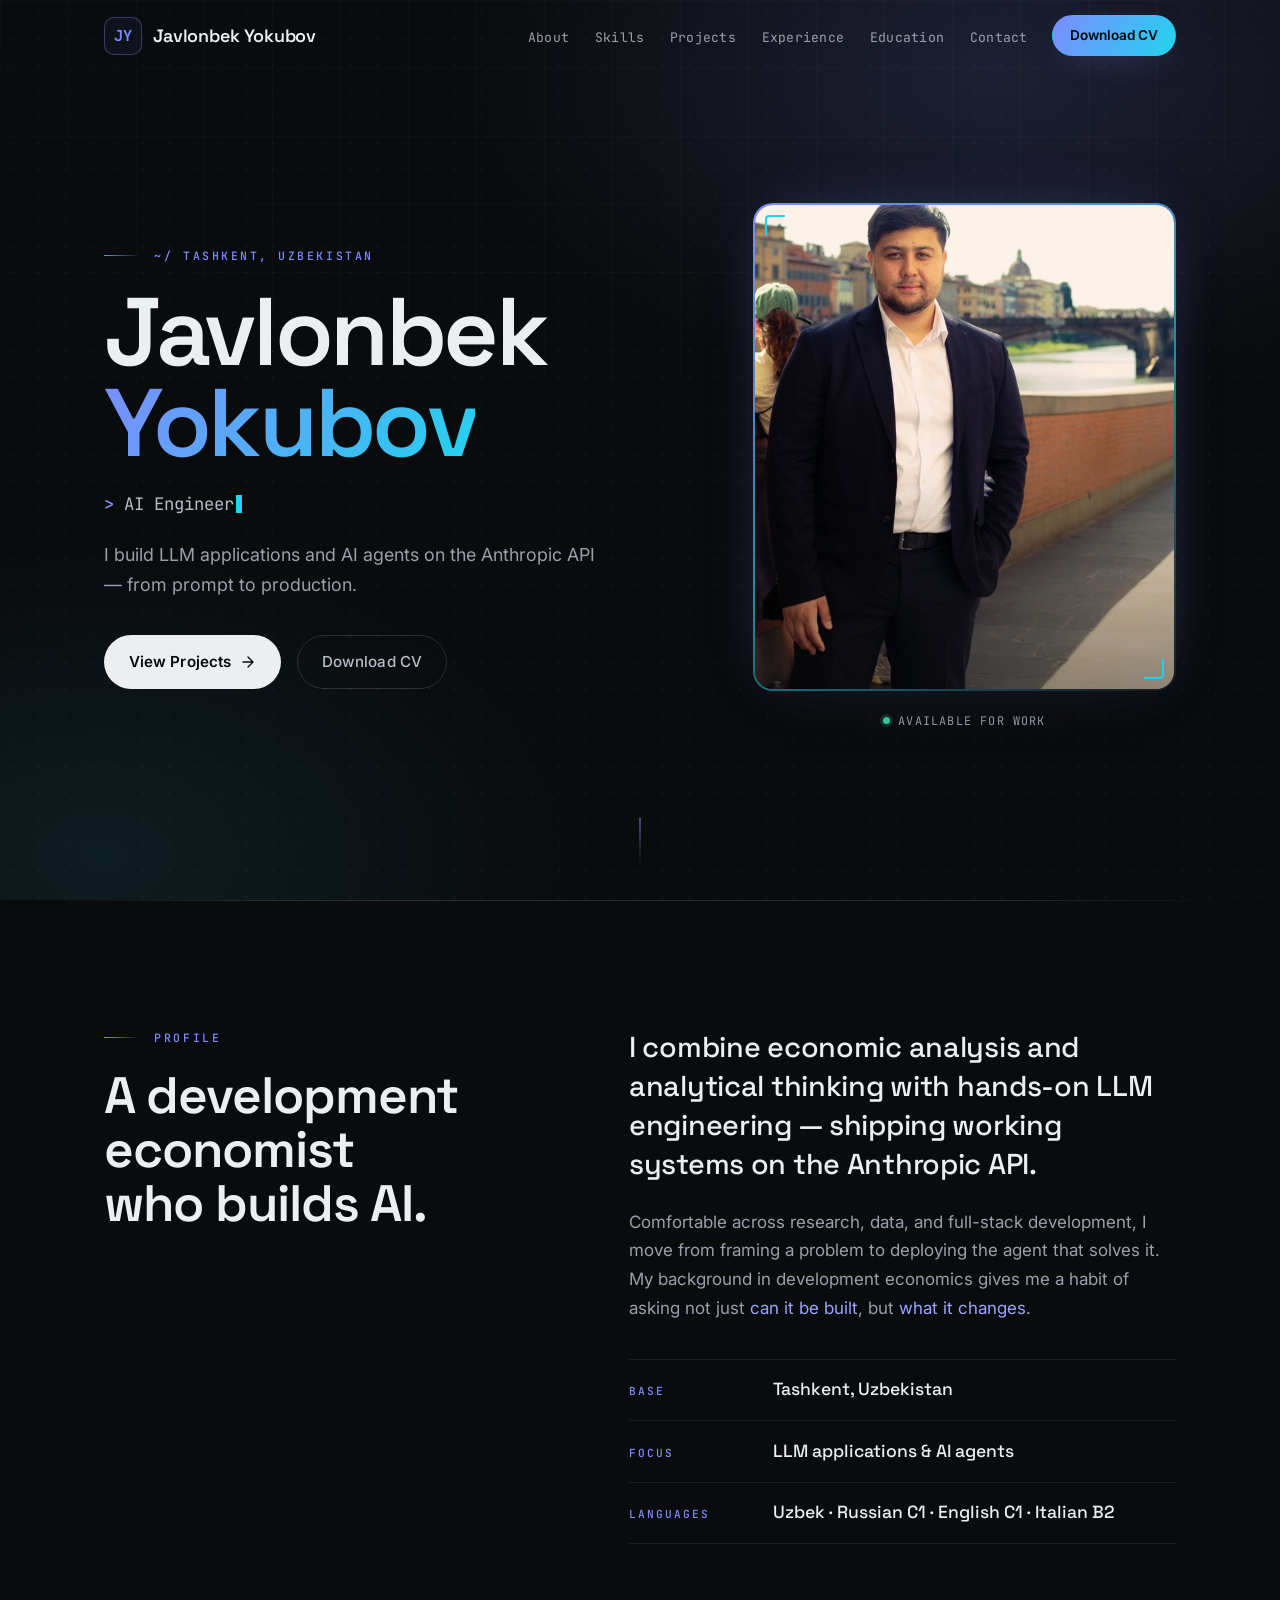
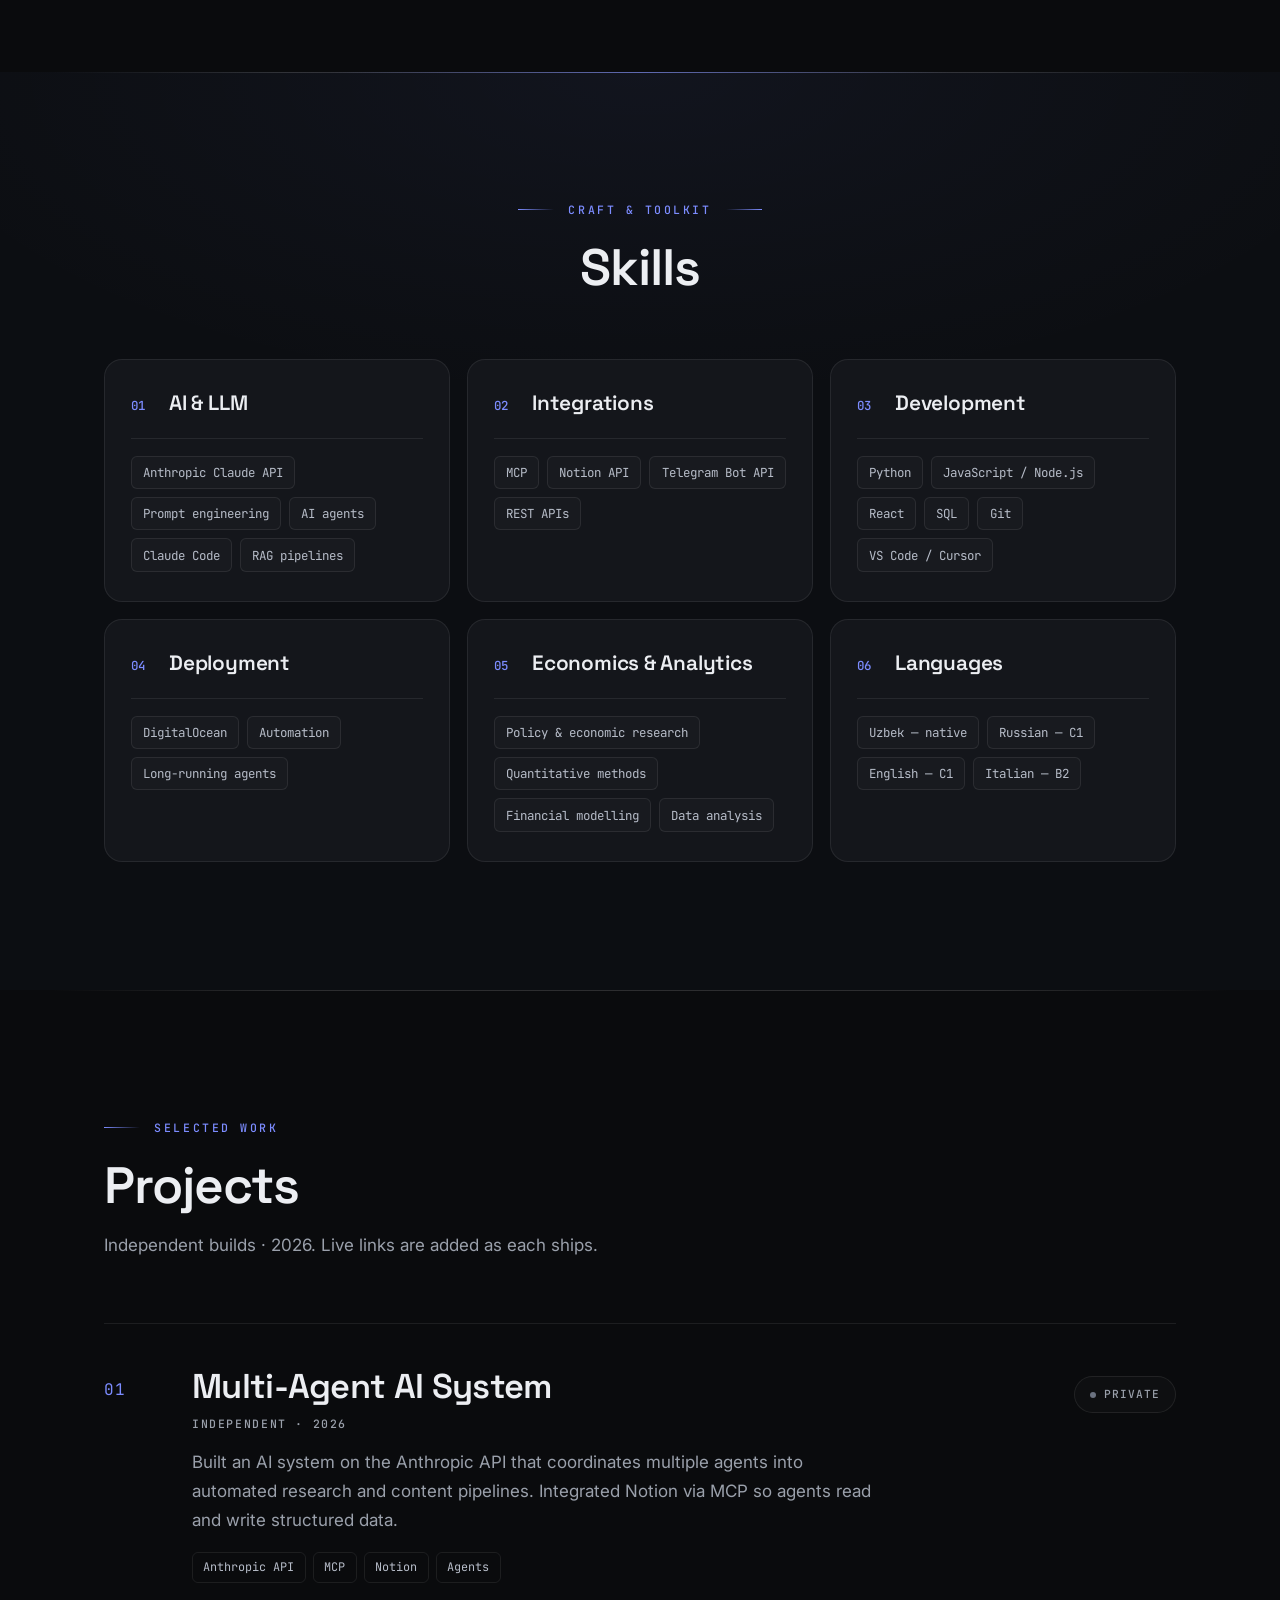
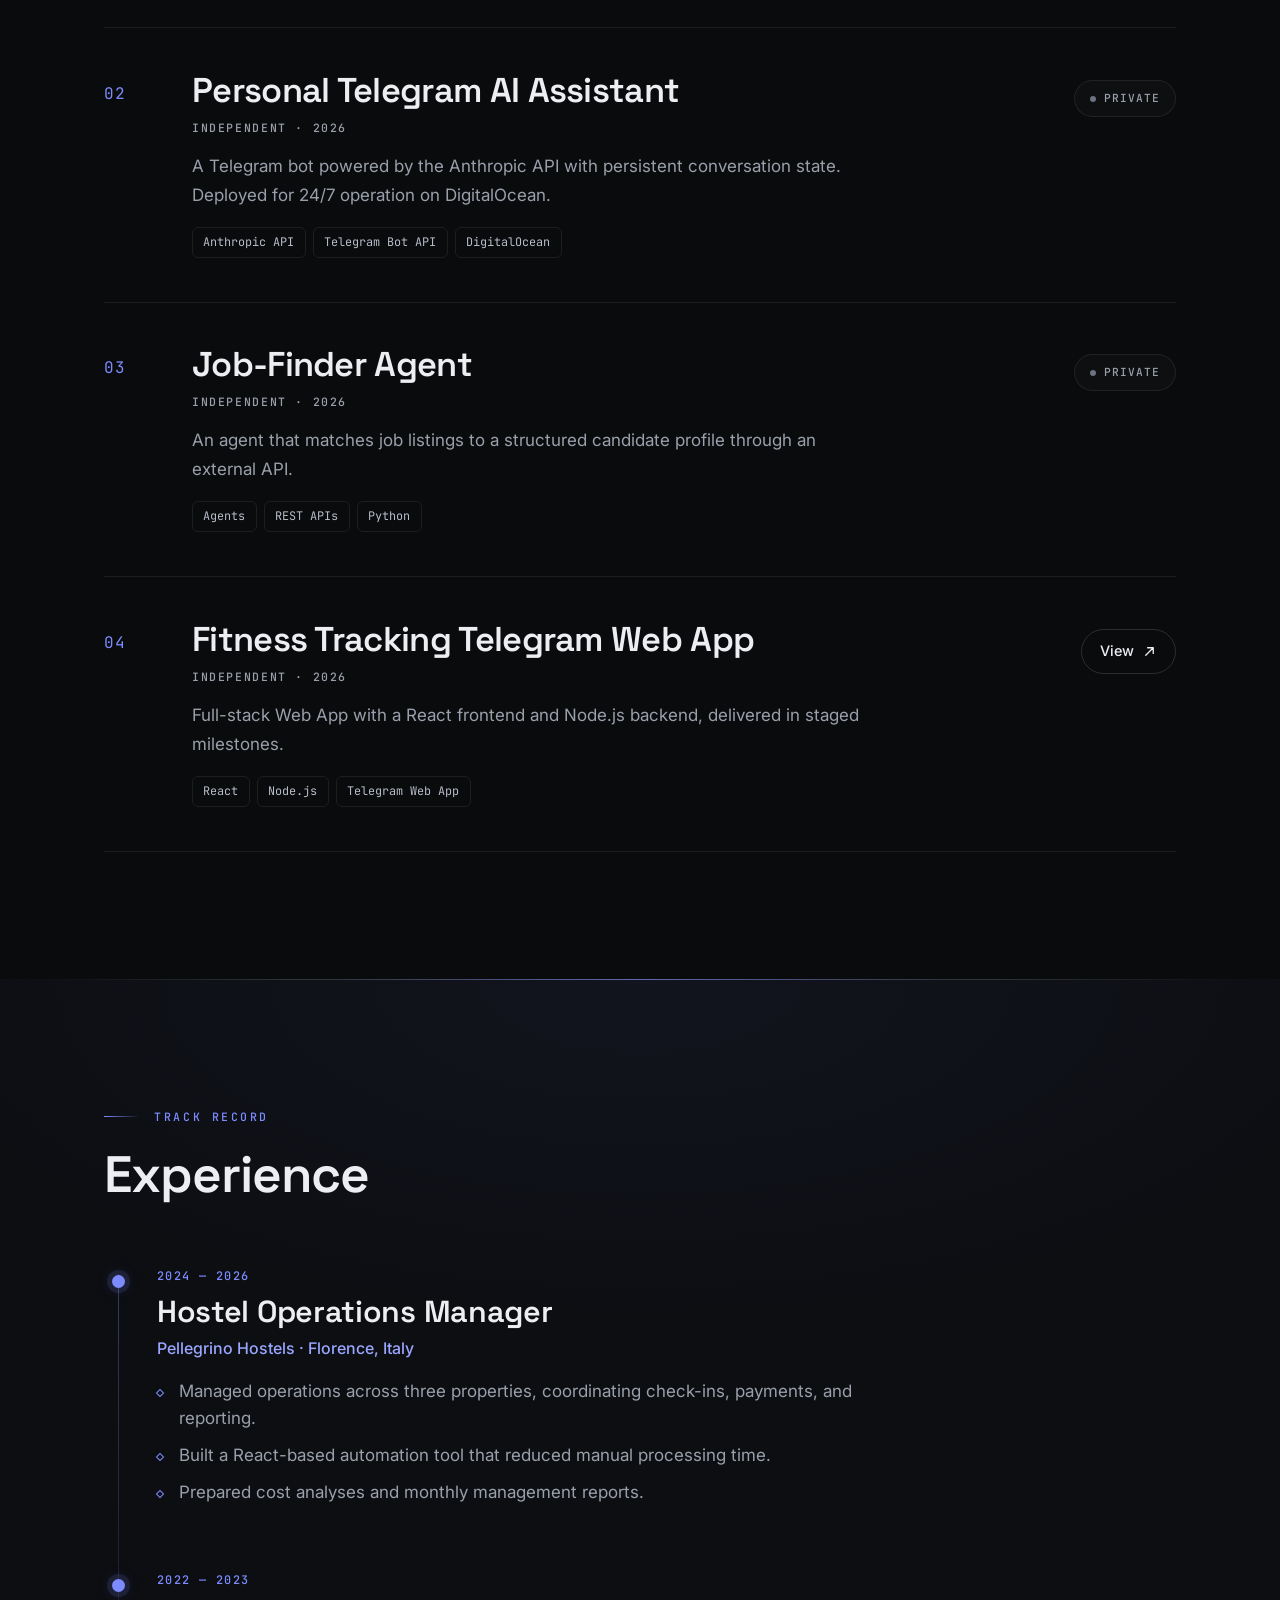
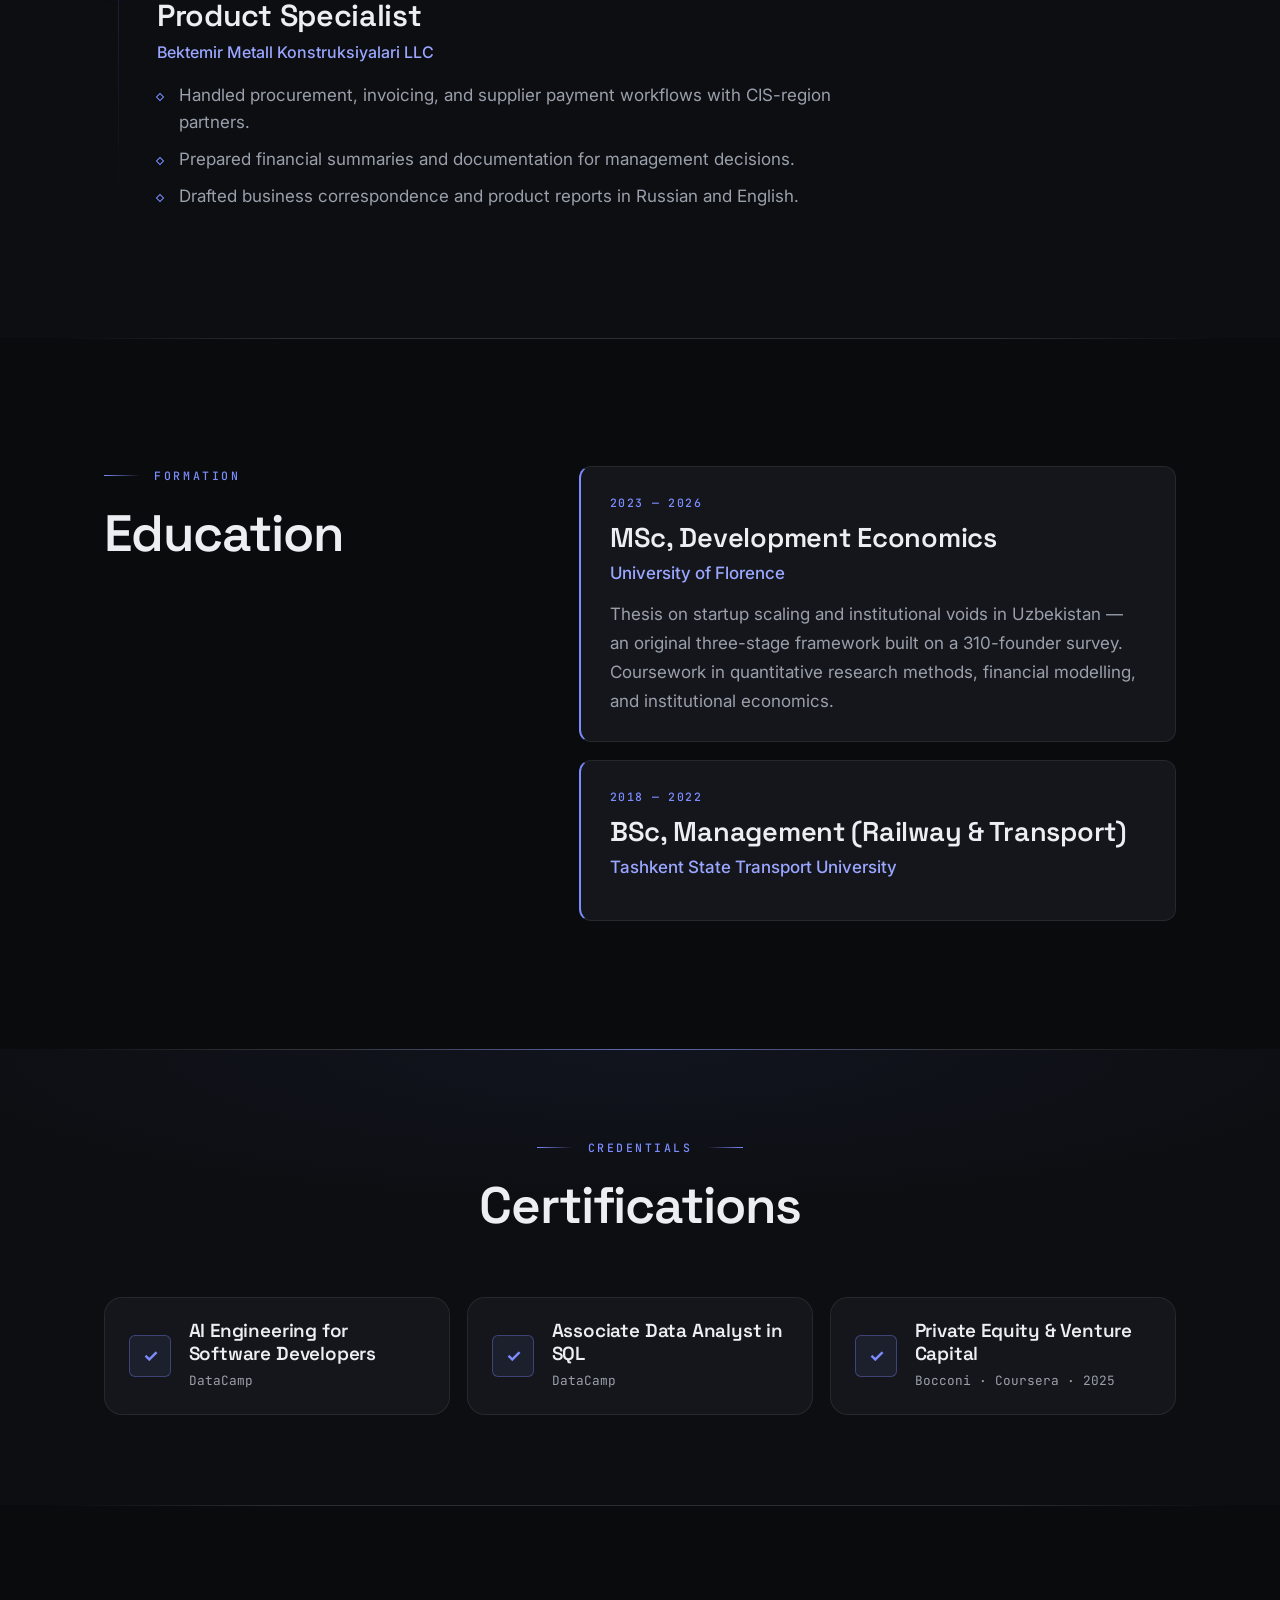
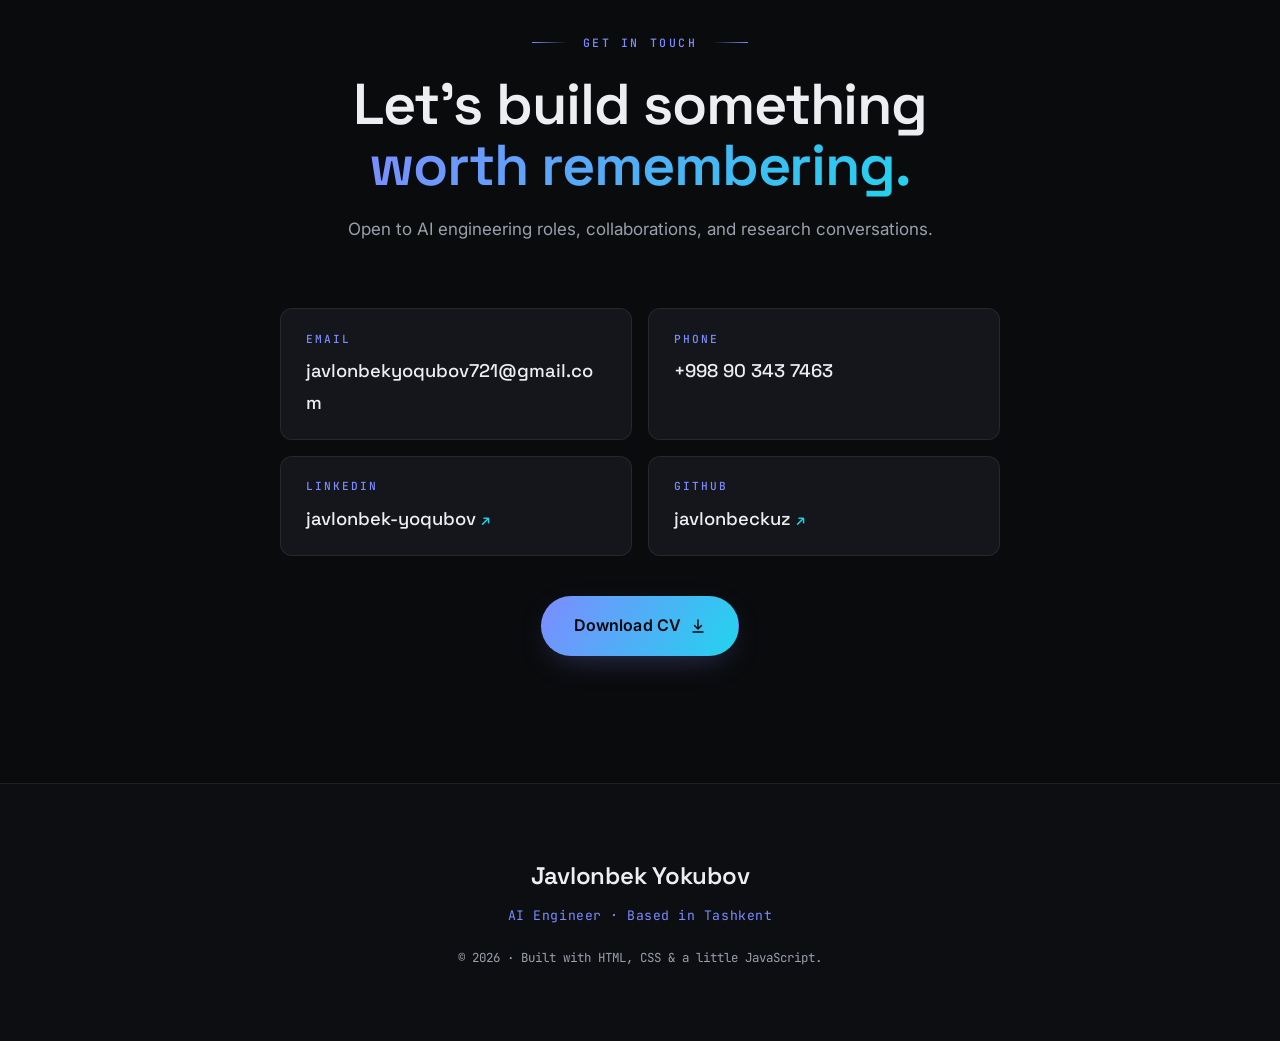
==== index.html @ adc8ad8c "Initial commit: Javlonbek Yokubov portfolio site Dark AI-tech personal portfolio (vanilla HTML/CSS/J" ====
<!DOCTYPE html>
<html lang="en">
<head>
<meta charset="UTF-8" />
<meta name="viewport" content="width=device-width, initial-scale=1.0" />
<title>Javlonbek Yokubov — AI Engineer & Development Economist</title>
<meta name="description" content="Javlonbek Yokubov — AI Engineer and LLM Application Developer. I build LLM applications and AI agents on the Anthropic API, from prompt to production." />
<meta name="author" content="Javlonbek Yokubov" />
<meta name="theme-color" content="#0a0b0d" />

<!-- Open Graph -->
<meta property="og:type" content="website" />
<meta property="og:title" content="Javlonbek Yokubov — AI Engineer & LLM Application Developer" />
<meta property="og:description" content="I build LLM applications and AI agents on the Anthropic API — from prompt to production." />

<!-- Google Fonts with system-serif/sans fallback baked into CSS -->
<link rel="preconnect" href="https://fonts.googleapis.com" />
<link rel="preconnect" href="https://fonts.gstatic.com" crossorigin />
<link href="https://fonts.googleapis.com/css2?family=Space+Grotesk:wght@400;500;600;700&family=Inter:wght@400;500;600&family=JetBrains+Mono:wght@400;500&display=swap" rel="stylesheet" />

<link rel="stylesheet" href="styles.css" />
<link rel="icon" href="data:image/svg+xml,%3Csvg xmlns='http://www.w3.org/2000/svg' viewBox='0 0 32 32'%3E%3Crect width='32' height='32' rx='7' fill='%230a0b0d'/%3E%3Crect x='1.5' y='1.5' width='29' height='29' rx='6' fill='none' stroke='%237c8cff' stroke-opacity='0.5'/%3E%3Ctext x='16' y='22' font-family='monospace' font-weight='700' font-size='16' fill='%237c8cff' text-anchor='middle'%3EJY%3C/text%3E%3C/svg%3E" />
</head>
<body>

<a class="skip-link" href="#main">Skip to content</a>

<!-- ================= HEADER / NAV ================= -->
<header class="site-header" id="siteHeader">
  <div class="wrap header-inner">
    <a href="#hero" class="brand" aria-label="Javlonbek Yokubov — home">
      <span class="brand-mark" aria-hidden="true">JY</span>
      <span class="brand-name">Javlonbek&nbsp;Yokubov</span>
    </a>

    <nav class="nav" aria-label="Primary">
      <ul>
        <li><a href="#about">About</a></li>
        <li><a href="#skills">Skills</a></li>
        <li><a href="#projects">Projects</a></li>
        <li><a href="#experience">Experience</a></li>
        <li><a href="#education">Education</a></li>
        <li><a href="#contact">Contact</a></li>
      </ul>
    </nav>

    <a class="btn btn-gold btn-sm nav-cv" href="assets/Javlonbek-Yokubov-CV.pdf" download>
      <span>Download CV</span>
    </a>

    <button class="nav-toggle" id="navToggle" aria-label="Open menu" aria-expanded="false" aria-controls="mobileNav">
      <span></span><span></span><span></span>
    </button>
  </div>

  <!-- mobile nav drawer -->
  <div class="mobile-nav" id="mobileNav" hidden>
    <nav aria-label="Mobile">
      <ul>
        <li><a href="#about">About</a></li>
        <li><a href="#skills">Skills</a></li>
        <li><a href="#projects">Projects</a></li>
        <li><a href="#experience">Experience</a></li>
        <li><a href="#education">Education</a></li>
        <li><a href="#certifications">Certifications</a></li>
        <li><a href="#contact">Contact</a></li>
      </ul>
      <a class="btn btn-gold" href="assets/Javlonbek-Yokubov-CV.pdf" download>Download CV</a>
    </nav>
  </div>
</header>

<main id="main">

  <!-- ================= HERO ================= -->
  <section class="hero" id="hero">
    <div class="hero-texture" aria-hidden="true"></div>
    <div class="wrap hero-grid">

      <div class="hero-copy reveal">
        <p class="eyebrow"><span class="eyebrow-rule" aria-hidden="true"></span>~/ Tashkent, Uzbekistan</p>
        <h1 class="hero-name">Javlonbek<br /><span class="hero-name-accent">Yokubov</span></h1>
        <p class="hero-roles" id="heroRoles" data-roles="AI Engineer,LLM Application Developer,Development Economist"><span class="hero-roles-prompt" aria-hidden="true">&gt;</span> <span class="hero-roles-text">AI Engineer <span class="dot" aria-hidden="true">·</span> LLM Application Developer <span class="dot" aria-hidden="true">·</span> Development Economist</span></p>
        <p class="hero-sub">I build LLM applications and AI agents on the Anthropic API — from prompt to production.</p>

        <div class="hero-cta">
          <a class="btn btn-ink" href="#projects">
            <span>View Projects</span>
            <svg width="16" height="16" viewBox="0 0 16 16" aria-hidden="true"><path d="M3 8h9M8 3l5 5-5 5" fill="none" stroke="currentColor" stroke-width="1.4" stroke-linecap="round" stroke-linejoin="round"/></svg>
          </a>
          <a class="btn btn-outline" href="assets/Javlonbek-Yokubov-CV.pdf" download>
            <span>Download CV</span>
          </a>
        </div>
      </div>

      <figure class="hero-portrait reveal" data-parallax="0.06">
        <div class="portrait-frame">
          <div class="portrait-arch">
            <img
              id="heroPhoto"
              src="assets/javlonbek-florence.jpg"
              alt="Portrait of Javlonbek Yokubov"
              width="520" height="680" loading="eager" />
            <span class="portrait-corner portrait-corner-tl" aria-hidden="true"></span>
            <span class="portrait-corner portrait-corner-br" aria-hidden="true"></span>
          </div>
        </div>
        <figcaption class="portrait-caption"><span class="status-dot" aria-hidden="true"></span>available for work</figcaption>
      </figure>

    </div>

    <a class="scroll-cue" href="#about" aria-label="Scroll to about">
      <span class="scroll-cue-line" aria-hidden="true"></span>
    </a>
  </section>

  <!-- ================= ABOUT ================= -->
  <section class="section section-ivory" id="about">
    <div class="wrap about-grid">
      <div class="section-head reveal">
        <p class="eyebrow"><span class="eyebrow-rule" aria-hidden="true"></span>Profile</p>
        <h2 class="section-title">A development economist<br />who builds AI.</h2>
      </div>
      <div class="about-body reveal">
        <p class="lead">I combine economic analysis and analytical thinking with hands-on LLM engineering — shipping working systems on the Anthropic API.</p>
        <p>Comfortable across research, data, and full-stack development, I move from framing a problem to deploying the agent that solves it. My background in development economics gives me a habit of asking not just <em>can it be built</em>, but <em>what it changes</em>.</p>
        <ul class="about-facts">
          <li><span class="fact-k">Base</span><span class="fact-v">Tashkent, Uzbekistan</span></li>
          <li><span class="fact-k">Focus</span><span class="fact-v">LLM applications & AI agents</span></li>
          <li><span class="fact-k">Languages</span><span class="fact-v">Uzbek · Russian C1 · English C1 · Italian B2</span></li>
        </ul>
      </div>
    </div>
  </section>

  <!-- ================= SKILLS ================= -->
  <section class="section section-ink" id="skills">
    <div class="wrap">
      <div class="section-head center reveal">
        <p class="eyebrow eyebrow-center"><span class="eyebrow-rule" aria-hidden="true"></span>Craft & Toolkit<span class="eyebrow-rule" aria-hidden="true"></span></p>
        <h2 class="section-title">Skills</h2>
      </div>

      <div class="skills-grid">
        <article class="skill-card reveal">
          <h3 class="skill-title"><span class="skill-num">01</span>AI &amp; LLM</h3>
          <ul class="tag-list">
            <li>Anthropic Claude API</li><li>Prompt engineering</li><li>AI agents</li><li>Claude Code</li><li>RAG pipelines</li>
          </ul>
        </article>

        <article class="skill-card reveal">
          <h3 class="skill-title"><span class="skill-num">02</span>Integrations</h3>
          <ul class="tag-list">
            <li>MCP</li><li>Notion API</li><li>Telegram Bot API</li><li>REST APIs</li>
          </ul>
        </article>

        <article class="skill-card reveal">
          <h3 class="skill-title"><span class="skill-num">03</span>Development</h3>
          <ul class="tag-list">
            <li>Python</li><li>JavaScript / Node.js</li><li>React</li><li>SQL</li><li>Git</li><li>VS Code / Cursor</li>
          </ul>
        </article>

        <article class="skill-card reveal">
          <h3 class="skill-title"><span class="skill-num">04</span>Deployment</h3>
          <ul class="tag-list">
            <li>DigitalOcean</li><li>Automation</li><li>Long-running agents</li>
          </ul>
        </article>

        <article class="skill-card reveal">
          <h3 class="skill-title"><span class="skill-num">05</span>Economics &amp; Analytics</h3>
          <ul class="tag-list">
            <li>Policy &amp; economic research</li><li>Quantitative methods</li><li>Financial modelling</li><li>Data analysis</li>
          </ul>
        </article>

        <article class="skill-card reveal">
          <h3 class="skill-title"><span class="skill-num">06</span>Languages</h3>
          <ul class="tag-list">
            <li>Uzbek — native</li><li>Russian — C1</li><li>English — C1</li><li>Italian — B2</li>
          </ul>
        </article>
      </div>
    </div>
  </section>

  <!-- ================= PROJECTS ================= -->
  <section class="section section-ivory" id="projects">
    <div class="wrap">
      <div class="section-head reveal">
        <p class="eyebrow"><span class="eyebrow-rule" aria-hidden="true"></span>Selected Work</p>
        <h2 class="section-title">Projects</h2>
        <p class="section-note">Independent builds · 2026. Live links are added as each ships.</p>
      </div>

      <ol class="projects-list">
        <li class="project-card reveal">
          <div class="project-index" aria-hidden="true">01</div>
          <div class="project-main">
            <h3 class="project-title">Multi-Agent AI System</h3>
            <p class="project-meta">Independent · 2026</p>
            <p class="project-desc">Built an AI system on the Anthropic API that coordinates multiple agents into automated research and content pipelines. Integrated Notion via MCP so agents read and write structured data.</p>
            <ul class="project-stack"><li>Anthropic API</li><li>MCP</li><li>Notion</li><li>Agents</li></ul>
          </div>
          <div class="project-actions">
            <span class="project-tag" aria-label="Private repository">Private</span>
          </div>
        </li>

        <li class="project-card reveal">
          <div class="project-index" aria-hidden="true">02</div>
          <div class="project-main">
            <h3 class="project-title">Personal Telegram AI Assistant</h3>
            <p class="project-meta">Independent · 2026</p>
            <p class="project-desc">A Telegram bot powered by the Anthropic API with persistent conversation state. Deployed for 24/7 operation on DigitalOcean.</p>
            <ul class="project-stack"><li>Anthropic API</li><li>Telegram Bot API</li><li>DigitalOcean</li></ul>
          </div>
          <div class="project-actions">
            <span class="project-tag" aria-label="Private repository">Private</span>
          </div>
        </li>

        <li class="project-card reveal">
          <div class="project-index" aria-hidden="true">03</div>
          <div class="project-main">
            <h3 class="project-title">Job-Finder Agent</h3>
            <p class="project-meta">Independent · 2026</p>
            <p class="project-desc">An agent that matches job listings to a structured candidate profile through an external API.</p>
            <ul class="project-stack"><li>Agents</li><li>REST APIs</li><li>Python</li></ul>
          </div>
          <div class="project-actions">
            <span class="project-tag" aria-label="Private repository">Private</span>
          </div>
        </li>

        <li class="project-card reveal">
          <div class="project-index" aria-hidden="true">04</div>
          <div class="project-main">
            <h3 class="project-title">Fitness Tracking Telegram Web App</h3>
            <p class="project-meta">Independent · 2026</p>
            <p class="project-desc">Full-stack Web App with a React frontend and Node.js backend, delivered in staged milestones.</p>
            <ul class="project-stack"><li>React</li><li>Node.js</li><li>Telegram Web App</li></ul>
          </div>
          <div class="project-actions">
            <a class="project-link" href="https://github.com/javlonbeckuz/fitness-mini-app-telegram" target="_blank" rel="noopener" data-link="repo" aria-label="Open Fitness Tracking Telegram Web App on GitHub">
              <span>View</span>
              <svg width="15" height="15" viewBox="0 0 16 16" aria-hidden="true"><path d="M4 12L12 4M6 4h6v6" fill="none" stroke="currentColor" stroke-width="1.4" stroke-linecap="round" stroke-linejoin="round"/></svg>
            </a>
          </div>
        </li>
      </ol>
    </div>
  </section>

  <!-- ================= EXPERIENCE ================= -->
  <section class="section section-ink" id="experience">
    <div class="wrap">
      <div class="section-head reveal">
        <p class="eyebrow"><span class="eyebrow-rule" aria-hidden="true"></span>Track Record</p>
        <h2 class="section-title">Experience</h2>
      </div>

      <ol class="timeline">
        <li class="tl-item reveal">
          <div class="tl-marker" aria-hidden="true"></div>
          <div class="tl-body">
            <p class="tl-period">2024 — 2026</p>
            <h3 class="tl-role">Hostel Operations Manager</h3>
            <p class="tl-org">Pellegrino Hostels · Florence, Italy</p>
            <ul class="tl-points">
              <li>Managed operations across three properties, coordinating check-ins, payments, and reporting.</li>
              <li>Built a React-based automation tool that reduced manual processing time.</li>
              <li>Prepared cost analyses and monthly management reports.</li>
            </ul>
          </div>
        </li>

        <li class="tl-item reveal">
          <div class="tl-marker" aria-hidden="true"></div>
          <div class="tl-body">
            <p class="tl-period">2022 — 2023</p>
            <h3 class="tl-role">Product Specialist</h3>
            <p class="tl-org">Bektemir Metall Konstruksiyalari LLC</p>
            <ul class="tl-points">
              <li>Handled procurement, invoicing, and supplier payment workflows with CIS-region partners.</li>
              <li>Prepared financial summaries and documentation for management decisions.</li>
              <li>Drafted business correspondence and product reports in Russian and English.</li>
            </ul>
          </div>
        </li>
      </ol>
    </div>
  </section>

  <!-- ================= EDUCATION ================= -->
  <section class="section section-ivory" id="education">
    <div class="wrap edu-grid">
      <div class="section-head reveal">
        <p class="eyebrow"><span class="eyebrow-rule" aria-hidden="true"></span>Formation</p>
        <h2 class="section-title">Education</h2>
      </div>

      <div class="edu-list">
        <article class="edu-card reveal">
          <p class="edu-period">2023 — 2026</p>
          <h3 class="edu-degree">MSc, Development Economics</h3>
          <p class="edu-school">University of Florence</p>
          <p class="edu-desc">Thesis on startup scaling and institutional voids in Uzbekistan — an original three-stage framework built on a 310-founder survey. Coursework in quantitative research methods, financial modelling, and institutional economics.</p>
        </article>

        <article class="edu-card reveal">
          <p class="edu-period">2018 — 2022</p>
          <h3 class="edu-degree">BSc, Management (Railway &amp; Transport)</h3>
          <p class="edu-school">Tashkent State Transport University</p>
        </article>
      </div>
    </div>
  </section>

  <!-- ================= CERTIFICATIONS ================= -->
  <section class="section section-ink section-tight" id="certifications">
    <div class="wrap">
      <div class="section-head center reveal">
        <p class="eyebrow eyebrow-center"><span class="eyebrow-rule" aria-hidden="true"></span>Credentials<span class="eyebrow-rule" aria-hidden="true"></span></p>
        <h2 class="section-title">Certifications</h2>
      </div>

      <ul class="cert-list">
        <li class="cert-card reveal">
          <span class="cert-seal" aria-hidden="true"></span>
          <div>
            <h3 class="cert-name">AI Engineering for Software Developers</h3>
            <p class="cert-issuer">DataCamp</p>
          </div>
        </li>
        <li class="cert-card reveal">
          <span class="cert-seal" aria-hidden="true"></span>
          <div>
            <h3 class="cert-name">Associate Data Analyst in SQL</h3>
            <p class="cert-issuer">DataCamp</p>
          </div>
        </li>
        <li class="cert-card reveal">
          <span class="cert-seal" aria-hidden="true"></span>
          <div>
            <h3 class="cert-name">Private Equity &amp; Venture Capital</h3>
            <p class="cert-issuer">Bocconi · Coursera · 2025</p>
          </div>
        </li>
      </ul>
    </div>
  </section>

  <!-- ================= CONTACT ================= -->
  <section class="section section-ivory" id="contact">
    <div class="wrap contact-inner">
      <div class="section-head center reveal">
        <p class="eyebrow eyebrow-center"><span class="eyebrow-rule" aria-hidden="true"></span>Get in touch<span class="eyebrow-rule" aria-hidden="true"></span></p>
        <h2 class="section-title contact-title">Let's build something<br /><span class="contact-title-em">worth remembering.</span></h2>
        <p class="section-note contact-note">Open to AI engineering roles, collaborations, and research conversations.</p>
      </div>

      <div class="contact-cards reveal">
        <a class="contact-card" href="mailto:javlonbekyoqubov721@gmail.com">
          <span class="contact-label">Email</span>
          <span class="contact-value">javlonbekyoqubov721@gmail.com</span>
        </a>
        <a class="contact-card" href="tel:+998903437463">
          <span class="contact-label">Phone</span>
          <span class="contact-value">+998 90 343 7463</span>
        </a>
        <a class="contact-card" href="https://www.linkedin.com/in/javlonbek-yoqubov-117767235" target="_blank" rel="noopener">
          <span class="contact-label">LinkedIn</span>
          <span class="contact-value">javlonbek-yoqubov <span class="contact-arrow" aria-hidden="true">↗</span></span>
        </a>
        <a class="contact-card" href="https://github.com/javlonbeckuz" data-link="github" target="_blank" rel="noopener">
          <span class="contact-label">GitHub</span>
          <span class="contact-value">javlonbeckuz <span class="contact-arrow" aria-hidden="true">↗</span></span>
        </a>
      </div>

      <div class="contact-cta reveal">
        <a class="btn btn-gold btn-lg" href="assets/Javlonbek-Yokubov-CV.pdf" download>
          <span>Download CV</span>
          <svg width="16" height="16" viewBox="0 0 16 16" aria-hidden="true"><path d="M8 2v9m0 0L4.5 7.5M8 11l3.5-3.5M3 14h10" fill="none" stroke="currentColor" stroke-width="1.4" stroke-linecap="round" stroke-linejoin="round"/></svg>
        </a>
      </div>
    </div>
  </section>

</main>

<!-- ================= FOOTER ================= -->
<footer class="site-footer">
  <div class="wrap footer-inner">
    <p class="footer-name">Javlonbek Yokubov</p>
    <p class="footer-tag">AI Engineer · Based in Tashkent</p>
    <p class="footer-legal">© <span id="year">2026</span> · Built with HTML, CSS &amp; a little JavaScript.</p>
  </div>
</footer>

<script src="script.js" defer></script>
</body>
</html>
---- styles.css ----
/* =========================================================
   Javlonbek Yokubov — Portfolio
   v2 — Dark AI-tech / dev-console aesthetic
   ========================================================= */

/* ---------- Tokens ---------- */
:root {
  /* canvas & surfaces */
  --bg:        #0a0b0d;
  --bg-2:      #0c0e12;
  --surface:   #14161b;
  --surface-2: #181b22;
  --surface-3: #1e222b;

  /* hairlines */
  --line:        rgba(255,255,255,.08);
  --line-strong: rgba(255,255,255,.14);
  --line-accent: rgba(124,140,255,.35);

  /* text */
  --text:       #eceef2;
  --text-soft:  #b6bcc8;
  --text-mute:  #9aa0ab;
  --text-faint: #6b7280;

  /* accent — indigo → cyan */
  --accent:        #7c8cff;
  --accent-bright: #9aa6ff;
  --cyan:          #22d3ee;
  --accent-glow:   rgba(124,140,255,.45);
  --grad:          linear-gradient(120deg, #7c8cff, #22d3ee);

  /* fonts */
  --display: "Space Grotesk", "Inter", system-ui, sans-serif;
  --sans:    "Inter", system-ui, -apple-system, "Segoe UI", Roboto, sans-serif;
  --mono:    "JetBrains Mono", ui-monospace, "SFMono-Regular", Menlo, Consolas, monospace;

  /* radii */
  --r-sm: 6px;
  --r-md: 12px;
  --r-lg: 18px;
  --r-pill: 999px;

  /* shadows / glow */
  --shadow-card: 0 20px 50px -30px rgba(0,0,0,.85);
  --glow-accent: 0 0 0 1px var(--line-accent), 0 14px 44px -14px var(--accent-glow);

  /* layout */
  --wrap: 1200px;
  --gutter: clamp(1.25rem, 5vw, 4rem);
  --section-y: clamp(5rem, 10vw, 8.5rem);

  --ease: cubic-bezier(.2,.7,.2,1);
}

/* ---------- Reset ---------- */
*, *::before, *::after { box-sizing: border-box; }
* { margin: 0; }
html { scroll-behavior: smooth; -webkit-text-size-adjust: 100%; }
@media (prefers-reduced-motion: reduce) { html { scroll-behavior: auto; } }

body {
  font-family: var(--sans);
  background: var(--bg);
  color: var(--text-soft);
  font-size: 1.0625rem;
  line-height: 1.7;
  -webkit-font-smoothing: antialiased;
  text-rendering: optimizeLegibility;
  overflow-x: hidden;

  /* faint dot-grid texture across the whole canvas */
  background-image:
    radial-gradient(circle at center, rgba(255,255,255,.035) 1px, transparent 1px);
  background-size: 26px 26px;
  background-attachment: fixed;
}

img { max-width: 100%; display: block; height: auto; }
a { color: inherit; text-decoration: none; }
ul, ol { list-style: none; padding: 0; }
::selection { background: rgba(124,140,255,.28); color: #fff; }

:focus-visible {
  outline: 2px solid var(--accent);
  outline-offset: 3px;
  border-radius: 4px;
}

.wrap { width: 100%; max-width: var(--wrap); margin-inline: auto; padding-inline: var(--gutter); }

.skip-link {
  position: absolute; left: -9999px; top: 0; z-index: 1000;
  background: var(--accent); color: #0a0b0d;
  padding: .75rem 1.25rem; border-radius: 0 0 var(--r-md) 0; font-weight: 600;
}
.skip-link:focus { left: 0; }

/* =========================================================
   Typography helpers
   ========================================================= */
.eyebrow {
  font-family: var(--mono);
  font-size: .72rem;
  font-weight: 500;
  letter-spacing: .22em;
  text-transform: uppercase;
  color: var(--accent);
  display: flex; align-items: center; gap: .9rem;
  margin-bottom: 1.35rem;
}
.eyebrow-rule {
  height: 1px; width: 2.25rem; flex: none;
  background: linear-gradient(90deg, var(--accent), transparent);
}
.eyebrow-center { justify-content: center; }
.eyebrow-center .eyebrow-rule:last-child { background: linear-gradient(90deg, transparent, var(--accent)); }

.section-title {
  font-family: var(--display);
  font-weight: 600;
  font-size: clamp(2rem, 4.4vw, 3.2rem);
  line-height: 1.05;
  letter-spacing: -0.02em;
  color: var(--text);
}

.section-note {
  margin-top: 1.1rem; color: var(--text-mute);
  font-size: 1.0625rem; max-width: 54ch;
}
.section-head.center { text-align: center; }
.section-head.center .section-note { margin-inline: auto; }

/* =========================================================
   Buttons
   ========================================================= */
.btn {
  --pad-y: .82rem; --pad-x: 1.5rem;
  display: inline-flex; align-items: center; gap: .55rem;
  font-family: var(--sans); font-weight: 500; font-size: .95rem;
  letter-spacing: .005em;
  padding: var(--pad-y) var(--pad-x);
  border-radius: var(--r-pill);
  border: 1px solid transparent;
  cursor: pointer;
  transition: transform .3s var(--ease), background .3s var(--ease),
              color .3s var(--ease), border-color .3s var(--ease), box-shadow .3s var(--ease);
  will-change: transform;
}
.btn svg { transition: transform .35s var(--ease); }
.btn-sm { --pad-y: .5rem; --pad-x: 1.05rem; font-size: .85rem; }
.btn-lg { --pad-y: .95rem; --pad-x: 2rem; font-size: 1rem; }

/* primary neutral (crisp) */
.btn-ink {
  background: var(--text); color: #0a0b0d; font-weight: 600;
}
.btn-ink:hover { transform: translateY(-2px); background: #fff; box-shadow: 0 12px 30px -14px rgba(255,255,255,.35); }
.btn-ink:hover svg { transform: translateX(3px); }

/* branded accent CTA */
.btn-gold {
  background: var(--grad); color: #06070a; font-weight: 600;
  box-shadow: 0 10px 34px -14px var(--accent-glow);
}
.btn-gold:hover { transform: translateY(-2px); box-shadow: 0 16px 44px -12px var(--accent-glow); filter: saturate(1.08) brightness(1.04); }

/* hairline outline */
.btn-outline {
  background: transparent; color: var(--text-soft);
  border-color: var(--line-strong);
}
.btn-outline:hover { border-color: var(--accent); color: var(--accent-bright); transform: translateY(-2px); box-shadow: var(--glow-accent); }

/* =========================================================
   Header
   ========================================================= */
.site-header {
  position: fixed; inset: 0 0 auto 0; z-index: 100;
  transition: background .4s var(--ease), box-shadow .4s var(--ease), border-color .4s var(--ease);
  border-bottom: 1px solid transparent;
}
.site-header.scrolled {
  background: rgba(10,11,13,.72);
  backdrop-filter: saturate(140%) blur(14px);
  -webkit-backdrop-filter: saturate(140%) blur(14px);
  border-bottom-color: var(--line);
}
.header-inner {
  display: flex; align-items: center; gap: 1.5rem;
  height: 72px;
}
.brand { display: flex; align-items: center; gap: .7rem; margin-right: auto; }
.brand-mark {
  font-family: var(--mono); font-weight: 700; font-size: .95rem;
  width: 38px; height: 38px; flex: none;
  display: grid; place-items: center;
  border: 1px solid var(--line-accent); color: var(--accent);
  border-radius: 10px;
  letter-spacing: .02em;
  background: rgba(124,140,255,.06);
}
.brand-name {
  font-family: var(--display); font-weight: 600; font-size: 1.12rem;
  letter-spacing: -0.01em; color: var(--text);
}
.nav ul { display: flex; gap: 1.6rem; }
.nav a {
  font-family: var(--mono); font-size: .82rem; letter-spacing: .02em;
  color: var(--text-mute); position: relative;
  padding: .3rem 0; transition: color .3s var(--ease);
}
.nav a::after {
  content: ""; position: absolute; left: 0; bottom: -2px;
  height: 1.5px; width: 100%; background: var(--grad);
  transform: scaleX(0); transform-origin: left;
  transition: transform .4s var(--ease);
}
.nav a:hover { color: var(--text); }
.nav a:hover::after, .nav a.active::after { transform: scaleX(1); }
.nav a.active { color: var(--text); }

.nav-toggle {
  display: none; flex-direction: column; gap: 5px;
  background: none; border: 0; cursor: pointer; padding: 8px;
}
.nav-toggle span {
  width: 24px; height: 2px; background: var(--text); border-radius: 2px;
  transition: transform .35s var(--ease), opacity .25s var(--ease);
}
.nav-toggle[aria-expanded="true"] span:nth-child(1) { transform: translateY(7px) rotate(45deg); }
.nav-toggle[aria-expanded="true"] span:nth-child(2) { opacity: 0; }
.nav-toggle[aria-expanded="true"] span:nth-child(3) { transform: translateY(-7px) rotate(-45deg); }

.mobile-nav {
  background: rgba(10,11,13,.96);
  backdrop-filter: blur(14px); -webkit-backdrop-filter: blur(14px);
  border-bottom: 1px solid var(--line);
  padding: 1rem var(--gutter) 2rem;
}
.mobile-nav ul { display: flex; flex-direction: column; gap: .25rem; margin-bottom: 1.25rem; }
.mobile-nav a {
  font-family: var(--display); font-size: 1.35rem; color: var(--text);
  display: block; padding: .6rem 0; border-bottom: 1px solid var(--line);
}
.mobile-nav a:hover { color: var(--accent); }
.mobile-nav .btn { width: 100%; justify-content: center; }

/* =========================================================
   Hero
   ========================================================= */
.hero {
  position: relative;
  min-height: 100svh;
  display: flex; align-items: center;
  padding-top: 100px; padding-bottom: 4rem;
  overflow: hidden;
}
.hero-texture {
  position: absolute; inset: 0; pointer-events: none;
  background:
    radial-gradient(70% 60% at 78% 8%, rgba(124,140,255,.16), transparent 60%),
    radial-gradient(60% 55% at 8% 95%, rgba(34,211,238,.09), transparent 62%);
}
.hero-texture::after {
  /* faint grid lines overlay */
  content: ""; position: absolute; inset: 0;
  background-image:
    linear-gradient(rgba(255,255,255,.025) 1px, transparent 1px),
    linear-gradient(90deg, rgba(255,255,255,.025) 1px, transparent 1px);
  background-size: 68px 68px;
  mask-image: radial-gradient(120% 100% at 50% 0%, #000 30%, transparent 78%);
  -webkit-mask-image: radial-gradient(120% 100% at 50% 0%, #000 30%, transparent 78%);
}
.hero-grid {
  position: relative; z-index: 1;
  display: grid; grid-template-columns: 1.15fr .85fr;
  align-items: center; gap: clamp(2rem, 6vw, 5rem);
}
.hero-name {
  font-family: var(--display); font-weight: 600;
  font-size: clamp(3rem, 8.5vw, 6rem);
  line-height: .95; letter-spacing: -0.035em;
  color: var(--text);
  margin: .35rem 0 1.35rem;
}
.hero-name-accent {
  color: transparent;
  background: var(--grad);
  -webkit-background-clip: text; background-clip: text;
}
.hero-roles {
  font-family: var(--mono);
  font-size: clamp(.92rem, 1.5vw, 1.08rem);
  color: var(--text-soft); font-weight: 400; line-height: 1.5;
  margin-bottom: 1.35rem;
  min-height: 1.6em;
}
.hero-roles-prompt { color: var(--accent); font-weight: 500; }
.hero-roles .dot { color: var(--accent); margin: 0 .35rem; }
/* typing caret (added by JS via .is-typing) */
.hero-roles.is-typing .hero-roles-text::after {
  content: ""; display: inline-block;
  width: .58ch; height: 1.05em; margin-left: .12em;
  background: var(--cyan); vertical-align: -0.18em;
  animation: caretBlink 1s steps(1) infinite;
}
@keyframes caretBlink { 0%,50% { opacity: 1; } 50.01%,100% { opacity: 0; } }
.hero-sub {
  max-width: 46ch; color: var(--text-mute);
  font-size: 1.12rem; line-height: 1.65; margin-bottom: 2.25rem;
}
.hero-cta { display: flex; flex-wrap: wrap; gap: 1rem; }

/* portrait — rounded rectangle, gradient-border glow */
.hero-portrait { justify-self: center; text-align: center; }
.portrait-frame {
  position: relative;
  padding: 1.5px;
  background: linear-gradient(150deg, var(--accent), rgba(34,211,238,.65) 55%, rgba(255,255,255,.06) 100%);
  border-radius: calc(var(--r-lg) + 2px);
  box-shadow: var(--shadow-card), 0 0 60px -22px var(--accent-glow);
}
.portrait-arch {
  position: relative; overflow: hidden;
  border-radius: var(--r-lg);
  background: var(--surface);
}
.portrait-arch img {
  width: 100%; aspect-ratio: 52 / 60; object-fit: cover;
  object-position: 40% 28%;
  filter: saturate(1.02) contrast(1.02);
}
/* subtle scan-tint over photo for cohesion */
.portrait-arch::after {
  content: ""; position: absolute; inset: 0; pointer-events: none;
  background: linear-gradient(180deg, transparent 55%, rgba(10,11,13,.42));
  mix-blend-mode: normal;
}
/* corner brackets — tech framing */
.portrait-corner {
  position: absolute; width: 20px; height: 20px; z-index: 2;
  border-color: var(--cyan); border-style: solid; border-width: 0;
}
.portrait-corner-tl { top: 10px; left: 10px; border-top-width: 2px; border-left-width: 2px; border-top-left-radius: 4px; }
.portrait-corner-br { bottom: 10px; right: 10px; border-bottom-width: 2px; border-right-width: 2px; border-bottom-right-radius: 4px; }
.portrait-caption {
  margin-top: 1.25rem; font-family: var(--mono);
  color: var(--text-mute); letter-spacing: .1em; font-size: .74rem;
  text-transform: uppercase;
  display: inline-flex; align-items: center; gap: .5rem;
}
.status-dot {
  width: 7px; height: 7px; border-radius: 50%; flex: none;
  background: #34d399; box-shadow: 0 0 0 3px rgba(52,211,153,.18);
  animation: pulse 2.4s var(--ease) infinite;
}
@keyframes pulse { 0%,100% { box-shadow: 0 0 0 3px rgba(52,211,153,.18); } 50% { box-shadow: 0 0 0 5px rgba(52,211,153,.05); } }

.scroll-cue {
  position: absolute; left: 50%; bottom: 1.75rem; transform: translateX(-50%);
  z-index: 2; display: grid; place-items: center; padding: .5rem;
}
.scroll-cue-line {
  display: block; width: 1px; height: 46px;
  background: linear-gradient(var(--accent), transparent);
  position: relative; overflow: hidden;
}
.scroll-cue-line::after {
  content: ""; position: absolute; top: -50%; left: 0; width: 100%; height: 50%;
  background: var(--cyan);
  animation: cueDrop 2.2s var(--ease) infinite;
}
@keyframes cueDrop { 0% { top: -50%; } 60%,100% { top: 100%; } }

/* =========================================================
   Sections base
   ========================================================= */
.section { padding-block: var(--section-y); position: relative; }
.section-tight { padding-block: clamp(4rem, 7vw, 6rem); }
.section-ivory { background: var(--bg); }
.section-ink {
  background:
    radial-gradient(100% 60% at 50% 0%, rgba(124,140,255,.05), transparent 60%),
    var(--bg-2);
}
/* gradient hairline divider at top of every section (except hero-adjacent) */
.section::before {
  content: ""; position: absolute; top: 0; left: 50%; transform: translateX(-50%);
  width: min(92%, var(--wrap)); height: 1px;
  background: linear-gradient(90deg, transparent, var(--line-strong) 20%, var(--line-strong) 80%, transparent);
}
.section-ink::after {
  content: ""; position: absolute; top: 0; left: 50%; transform: translateX(-50%);
  width: min(50%, 620px); height: 1px;
  background: linear-gradient(90deg, transparent, var(--accent), transparent);
  opacity: .6;
}

.section-head { margin-bottom: clamp(2.5rem, 5vw, 4rem); max-width: 48ch; }
.section-head.center { max-width: none; }

/* =========================================================
   About
   ========================================================= */
.about-grid {
  display: grid; grid-template-columns: .9fr 1.1fr;
  gap: clamp(2rem, 6vw, 5rem); align-items: start;
}
.about-grid .section-head { margin-bottom: 0; }
.about-body .lead {
  font-family: var(--display); font-size: clamp(1.35rem, 2.4vw, 1.8rem);
  line-height: 1.35; color: var(--text); font-weight: 500;
  letter-spacing: -0.01em;
  margin-bottom: 1.5rem;
}
.about-body p + p { color: var(--text-mute); }
.about-body em { font-style: normal; color: var(--accent-bright); }
.about-facts {
  margin-top: 2.25rem; border-top: 1px solid var(--line);
  display: grid; gap: 0;
}
.about-facts li {
  display: grid; grid-template-columns: 8rem 1fr; gap: 1rem;
  padding: .95rem 0; border-bottom: 1px solid var(--line);
  align-items: baseline;
}
.fact-k {
  font-family: var(--mono);
  font-size: .7rem; letter-spacing: .18em; text-transform: uppercase;
  color: var(--accent); font-weight: 500;
}
.fact-v { color: var(--text); font-family: var(--display); font-size: 1.1rem; font-weight: 500; }

/* =========================================================
   Skills
   ========================================================= */
.skills-grid {
  display: grid; grid-template-columns: repeat(3, 1fr);
  gap: 1.1rem;
}
.skill-card {
  position: relative;
  background: var(--surface);
  border: 1px solid var(--line);
  border-radius: var(--r-lg);
  padding: 1.6rem 1.6rem 1.8rem;
  transition: transform .4s var(--ease), border-color .4s var(--ease), box-shadow .4s var(--ease), background .4s var(--ease);
}
.skill-card:hover {
  transform: translateY(-4px);
  border-color: var(--line-accent);
  background: var(--surface-2);
  box-shadow: var(--glow-accent);
}
.skill-title {
  font-family: var(--display); font-weight: 600; font-size: 1.3rem;
  color: var(--text); display: flex; align-items: baseline; gap: .8rem;
  margin-bottom: 1.05rem;
  padding-bottom: 1.05rem; border-bottom: 1px solid var(--line);
  letter-spacing: -0.01em;
}
.skill-num {
  font-family: var(--mono);
  font-size: .78rem; letter-spacing: .05em; color: var(--accent);
  font-weight: 500;
  min-width: 1.6rem;
}
.tag-list { display: flex; flex-wrap: wrap; gap: .5rem; }
.tag-list li {
  font-family: var(--mono);
  font-size: .78rem; color: var(--text-soft);
  padding: .32rem .7rem;
  border: 1px solid var(--line); border-radius: var(--r-sm);
  background: rgba(255,255,255,.02);
  transition: color .3s var(--ease), border-color .3s var(--ease);
}
.skill-card:hover .tag-list li { border-color: var(--line-strong); }

/* =========================================================
   Projects
   ========================================================= */
.projects-list { border-top: 1px solid var(--line); margin-top: .5rem; }
.project-card {
  display: grid;
  grid-template-columns: auto 1fr auto;
  gap: clamp(1rem, 4vw, 3rem);
  align-items: start;
  padding: clamp(1.75rem, 3.5vw, 2.75rem) 0;
  border-bottom: 1px solid var(--line);
  position: relative;
}
.project-card::before {
  content: ""; position: absolute; left: calc(var(--gutter) * -1); right: calc(var(--gutter) * -1); top: 0; bottom: 0;
  background: linear-gradient(90deg, rgba(124,140,255,.08), transparent 45%);
  opacity: 0; transition: opacity .45s var(--ease); pointer-events: none;
}
.project-card:hover::before { opacity: 1; }
.project-index {
  font-family: var(--mono);
  font-size: 1rem; color: var(--accent);
  padding-top: .5rem; min-width: 2.5rem;
  letter-spacing: .04em;
}
.project-title {
  font-family: var(--display); font-weight: 600;
  font-size: clamp(1.5rem, 3vw, 2.15rem); line-height: 1.1;
  color: var(--text); letter-spacing: -0.02em;
  transition: color .35s var(--ease);
}
.project-card:hover .project-title { color: var(--accent-bright); }
.project-meta {
  font-family: var(--mono);
  font-size: .72rem; letter-spacing: .14em; text-transform: uppercase;
  color: var(--text-mute); margin: .5rem 0 .9rem; font-weight: 500;
}
.project-desc { color: var(--text-mute); max-width: 62ch; margin-bottom: 1.1rem; }
.project-stack { display: flex; flex-wrap: wrap; gap: .45rem; }
.project-stack li {
  font-family: var(--mono);
  font-size: .74rem; color: var(--text-soft);
  padding: .26rem .65rem; border: 1px solid var(--line);
  border-radius: var(--r-sm);
}
.project-actions { padding-top: .5rem; }
.project-link {
  display: inline-flex; align-items: center; gap: .45rem;
  font-size: .9rem; font-weight: 500; color: var(--text);
  padding: .58rem 1.15rem; border: 1px solid var(--line-strong); border-radius: var(--r-pill);
  transition: background .3s var(--ease), color .3s var(--ease), border-color .3s var(--ease), transform .3s var(--ease), box-shadow .3s var(--ease);
  white-space: nowrap;
}
.project-link:hover { border-color: var(--accent); color: var(--accent-bright); transform: translateY(-2px); box-shadow: var(--glow-accent); }
.project-link svg { transition: transform .35s var(--ease); }
.project-link:hover svg { transform: translate(2px,-2px); }
.project-tag {
  display: inline-flex; align-items: center; gap: .5rem;
  font-family: var(--mono);
  font-size: .7rem; font-weight: 500; letter-spacing: .1em; text-transform: uppercase;
  color: var(--text-mute);
  padding: .5rem .9rem; border: 1px solid var(--line); border-radius: var(--r-pill);
  background: rgba(255,255,255,.02);
  white-space: nowrap;
}
.project-tag::before {
  content: ""; width: 6px; height: 6px; border-radius: 50%; flex: none;
  background: var(--text-faint);
}

/* =========================================================
   Experience — timeline
   ========================================================= */
.timeline { position: relative; margin-left: .5rem; }
.timeline::before {
  content: ""; position: absolute; left: 6px; top: .5rem; bottom: .5rem;
  width: 1px; background: linear-gradient(var(--accent), transparent);
  opacity: .35;
}
.tl-item {
  display: grid; grid-template-columns: auto 1fr; gap: 2rem;
  padding-bottom: clamp(2.5rem, 5vw, 4rem);
  position: relative;
}
.tl-item:last-child { padding-bottom: 0; }
.tl-marker {
  width: 13px; height: 13px; border-radius: 50%; margin-top: .55rem;
  background: var(--accent);
  box-shadow: 0 0 0 5px rgba(124,140,255,.12), 0 0 16px -2px var(--accent-glow);
  position: relative; z-index: 1;
}
.tl-period {
  font-family: var(--mono);
  font-size: .74rem; letter-spacing: .12em; text-transform: uppercase;
  color: var(--accent); font-weight: 500; font-variant-numeric: tabular-nums;
  margin-bottom: .55rem;
}
.tl-role {
  font-family: var(--display); font-weight: 600; font-size: clamp(1.4rem, 2.6vw, 1.9rem);
  color: var(--text); line-height: 1.15; letter-spacing: -0.01em;
}
.tl-org { color: var(--accent-bright); font-size: 1rem; margin: .3rem 0 1rem; font-weight: 500; }
.tl-points { display: grid; gap: .6rem; max-width: 64ch; }
.tl-points li {
  color: var(--text-mute); position: relative; padding-left: 1.4rem; line-height: 1.6;
}
.tl-points li::before {
  content: ""; position: absolute; left: 0; top: .72em;
  width: 6px; height: 6px; transform: rotate(45deg);
  border: 1px solid var(--accent);
}

/* =========================================================
   Education
   ========================================================= */
.edu-grid {
  display: grid; grid-template-columns: .8fr 1.2fr;
  gap: clamp(2rem, 6vw, 5rem); align-items: start;
}
.edu-grid .section-head { margin-bottom: 0; }
.edu-list { display: grid; gap: 1.1rem; }
.edu-card {
  background: var(--surface);
  border: 1px solid var(--line);
  border-left: 2px solid var(--accent);
  border-radius: var(--r-md);
  padding: 1.6rem 1.8rem;
  transition: transform .4s var(--ease), box-shadow .4s var(--ease), border-color .4s var(--ease), background .4s var(--ease);
}
.edu-card:hover { transform: translateX(4px); box-shadow: var(--glow-accent); background: var(--surface-2); border-left-color: var(--cyan); }
.edu-period {
  font-family: var(--mono);
  font-size: .72rem; letter-spacing: .12em; text-transform: uppercase;
  color: var(--accent); font-weight: 500; font-variant-numeric: tabular-nums;
  margin-bottom: .6rem;
}
.edu-degree {
  font-family: var(--display); font-weight: 600; font-size: clamp(1.3rem, 2.4vw, 1.7rem);
  color: var(--text); line-height: 1.15; letter-spacing: -0.01em;
}
.edu-school { color: var(--accent-bright); font-weight: 500; margin: .35rem 0 .8rem; }
.edu-desc { color: var(--text-mute); max-width: 60ch; }

/* =========================================================
   Certifications
   ========================================================= */
.cert-list {
  display: grid; grid-template-columns: repeat(3, 1fr); gap: 1.1rem;
}
.cert-card {
  display: flex; align-items: center; gap: 1.1rem;
  background: var(--surface); border: 1px solid var(--line);
  border-radius: var(--r-lg); padding: 1.4rem 1.5rem;
  transition: transform .4s var(--ease), border-color .4s var(--ease), box-shadow .4s var(--ease), background .4s var(--ease);
}
.cert-card:hover { transform: translateY(-4px); border-color: var(--line-accent); box-shadow: var(--glow-accent); background: var(--surface-2); }
.cert-seal {
  flex: none; width: 42px; height: 42px; border-radius: var(--r-sm);
  background: rgba(124,140,255,.08);
  border: 1px solid var(--line-accent);
  position: relative;
}
.cert-seal::after {
  content: "✓"; position: absolute; inset: 0; display: grid; place-items: center;
  color: var(--accent); font-size: 1.1rem; font-weight: 700;
}
.cert-name {
  font-family: var(--display); font-weight: 600; font-size: 1.18rem;
  color: var(--text); line-height: 1.2; letter-spacing: -0.01em;
}
.cert-issuer { font-family: var(--mono); color: var(--text-mute); font-size: .8rem; margin-top: .25rem; }

/* =========================================================
   Contact
   ========================================================= */
.contact-inner { text-align: center; }
.contact-title { font-size: clamp(2.2rem, 5.2vw, 3.6rem); }
.contact-title-em {
  color: transparent; background: var(--grad);
  -webkit-background-clip: text; background-clip: text;
}
.contact-note { margin-top: 1.25rem; }
.contact-cards {
  display: grid; grid-template-columns: repeat(2, 1fr); gap: 1rem;
  max-width: 720px; margin: clamp(2.5rem,5vw,3.5rem) auto 0; text-align: left;
}
.contact-card {
  display: flex; flex-direction: column; gap: .4rem;
  padding: 1.3rem 1.55rem;
  background: var(--surface); border: 1px solid var(--line);
  border-radius: var(--r-md);
  transition: transform .4s var(--ease), border-color .4s var(--ease), box-shadow .4s var(--ease), background .4s var(--ease);
}
.contact-card:hover { transform: translateY(-3px); border-color: var(--line-accent); box-shadow: var(--glow-accent); background: var(--surface-2); }
.contact-label {
  font-family: var(--mono);
  font-size: .7rem; letter-spacing: .18em; text-transform: uppercase;
  color: var(--accent); font-weight: 500;
}
.contact-value {
  font-family: var(--display); font-size: 1.15rem; color: var(--text); font-weight: 500;
  word-break: break-word;
}
.contact-arrow { color: var(--cyan); font-size: .95rem; }
.contact-cta { margin-top: 2.5rem; }

/* =========================================================
   Footer
   ========================================================= */
.site-footer {
  background: var(--bg-2); color: var(--text-soft);
  padding: clamp(3rem, 6vw, 4.5rem) 0;
  text-align: center;
  border-top: 1px solid var(--line);
}
.footer-name {
  font-family: var(--display); font-size: 1.5rem; font-weight: 600;
  color: var(--text); letter-spacing: -0.01em;
}
.footer-tag { font-family: var(--mono); color: var(--accent); font-size: .82rem; letter-spacing: .04em; margin: .5rem 0 1.25rem; }
.footer-legal { font-family: var(--mono); color: var(--text-mute); font-size: .78rem; }

/* =========================================================
   Reveal-on-scroll
   ========================================================= */
.reveal {
  opacity: 0; transform: translateY(26px);
  transition: opacity .8s var(--ease), transform .8s var(--ease);
  will-change: opacity, transform;
}
.reveal.in { opacity: 1; transform: none; }

/* =========================================================
   Responsive
   ========================================================= */
@media (max-width: 960px) {
  .nav, .nav-cv { display: none; }
  .nav-toggle { display: flex; }
  .hero-grid { grid-template-columns: 1fr; text-align: left; }
  .hero-portrait { order: -1; margin-bottom: 1rem; }
  .portrait-frame { max-width: 320px; margin-inline: auto; }
  .about-grid, .edu-grid { grid-template-columns: 1fr; }
  .skills-grid, .cert-list { grid-template-columns: repeat(2, 1fr); }
}

@media (max-width: 620px) {
  .skills-grid, .cert-list, .contact-cards { grid-template-columns: 1fr; }
  .project-card { grid-template-columns: 1fr; gap: .5rem; }
  .project-index { font-size: .9rem; padding-top: 0; }
  .project-actions { padding-top: 1rem; }
  .about-facts li { grid-template-columns: 1fr; gap: .1rem; }
  .tl-item { gap: 1.1rem; }
  .hero { min-height: auto; }
}

/* =========================================================
   Reduced motion
   ========================================================= */
@media (prefers-reduced-motion: reduce) {
  *, *::before, *::after {
    animation-duration: .001ms !important;
    animation-iteration-count: 1 !important;
    transition-duration: .001ms !important;
  }
  .reveal { opacity: 1; transform: none; }
  .scroll-cue-line::after { display: none; }
  .status-dot { animation: none; }
  .hero-roles.is-typing .hero-roles-text::after { display: none; }
}
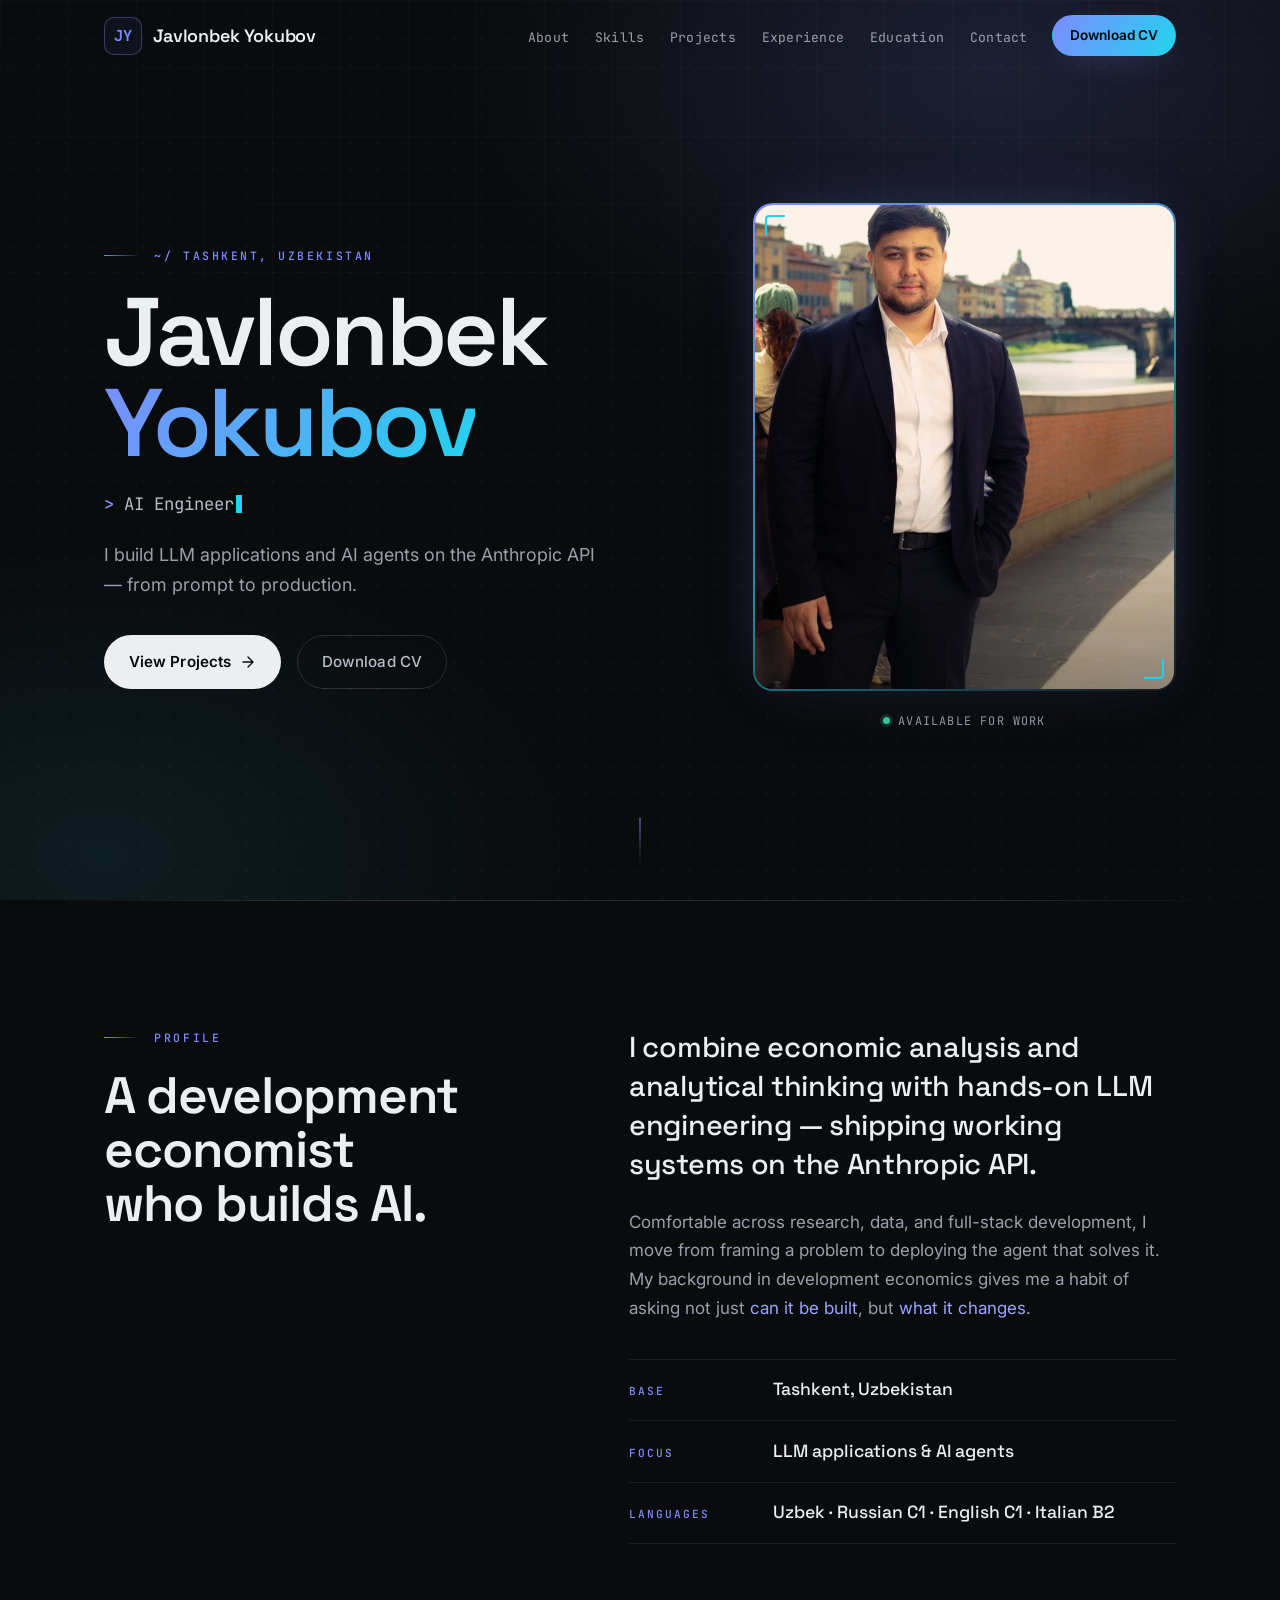
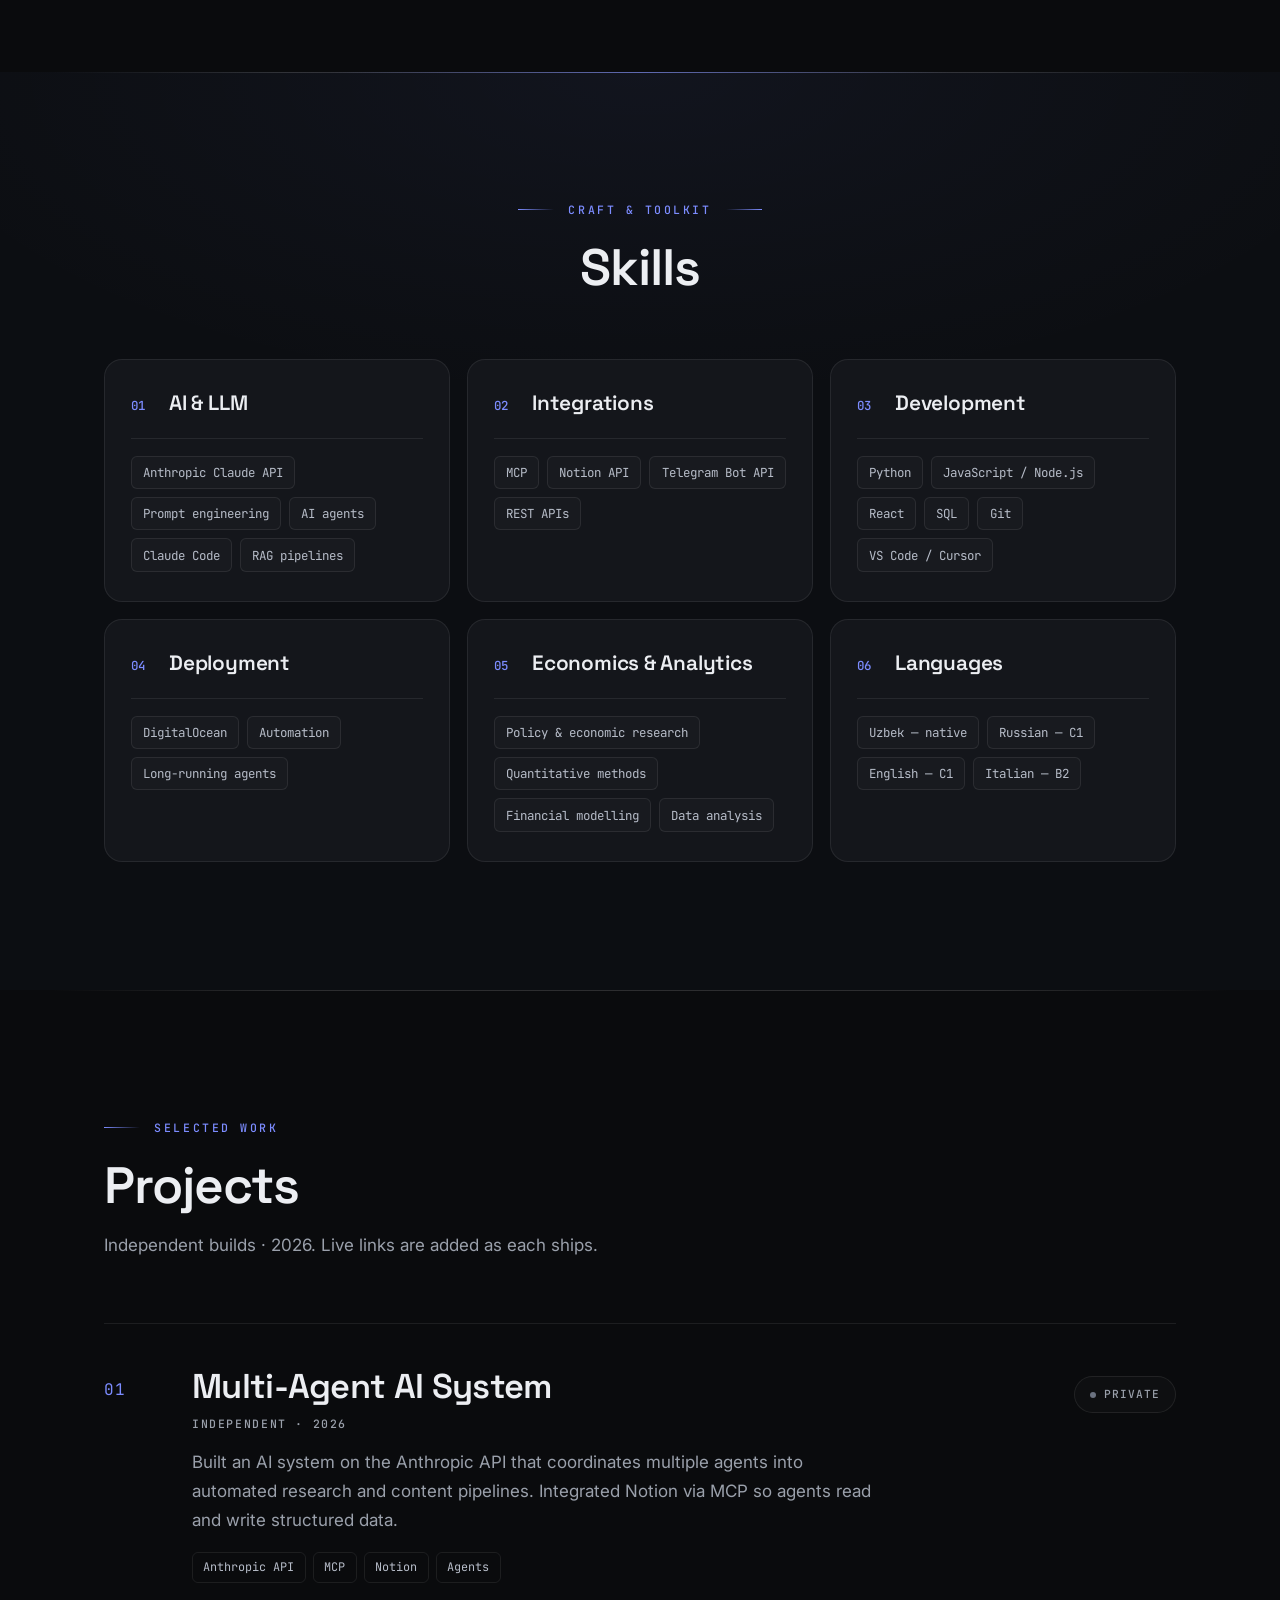
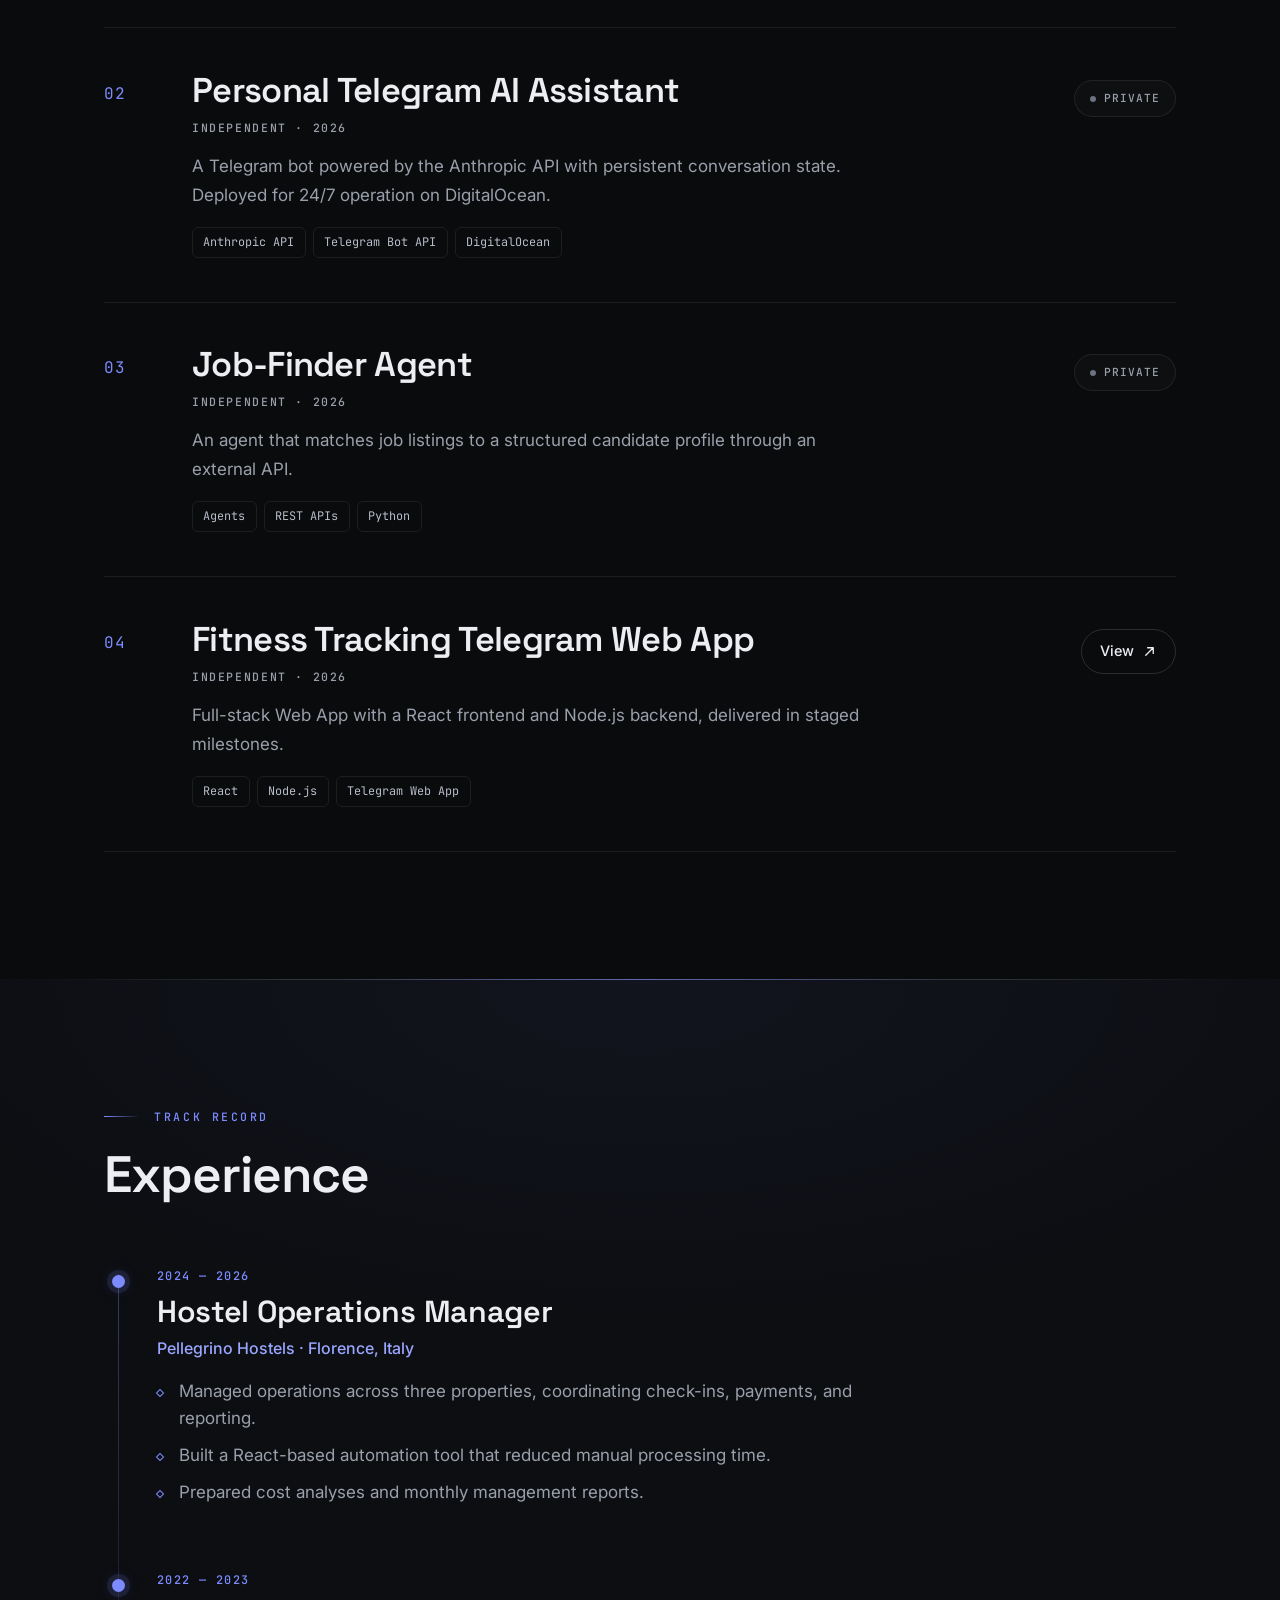
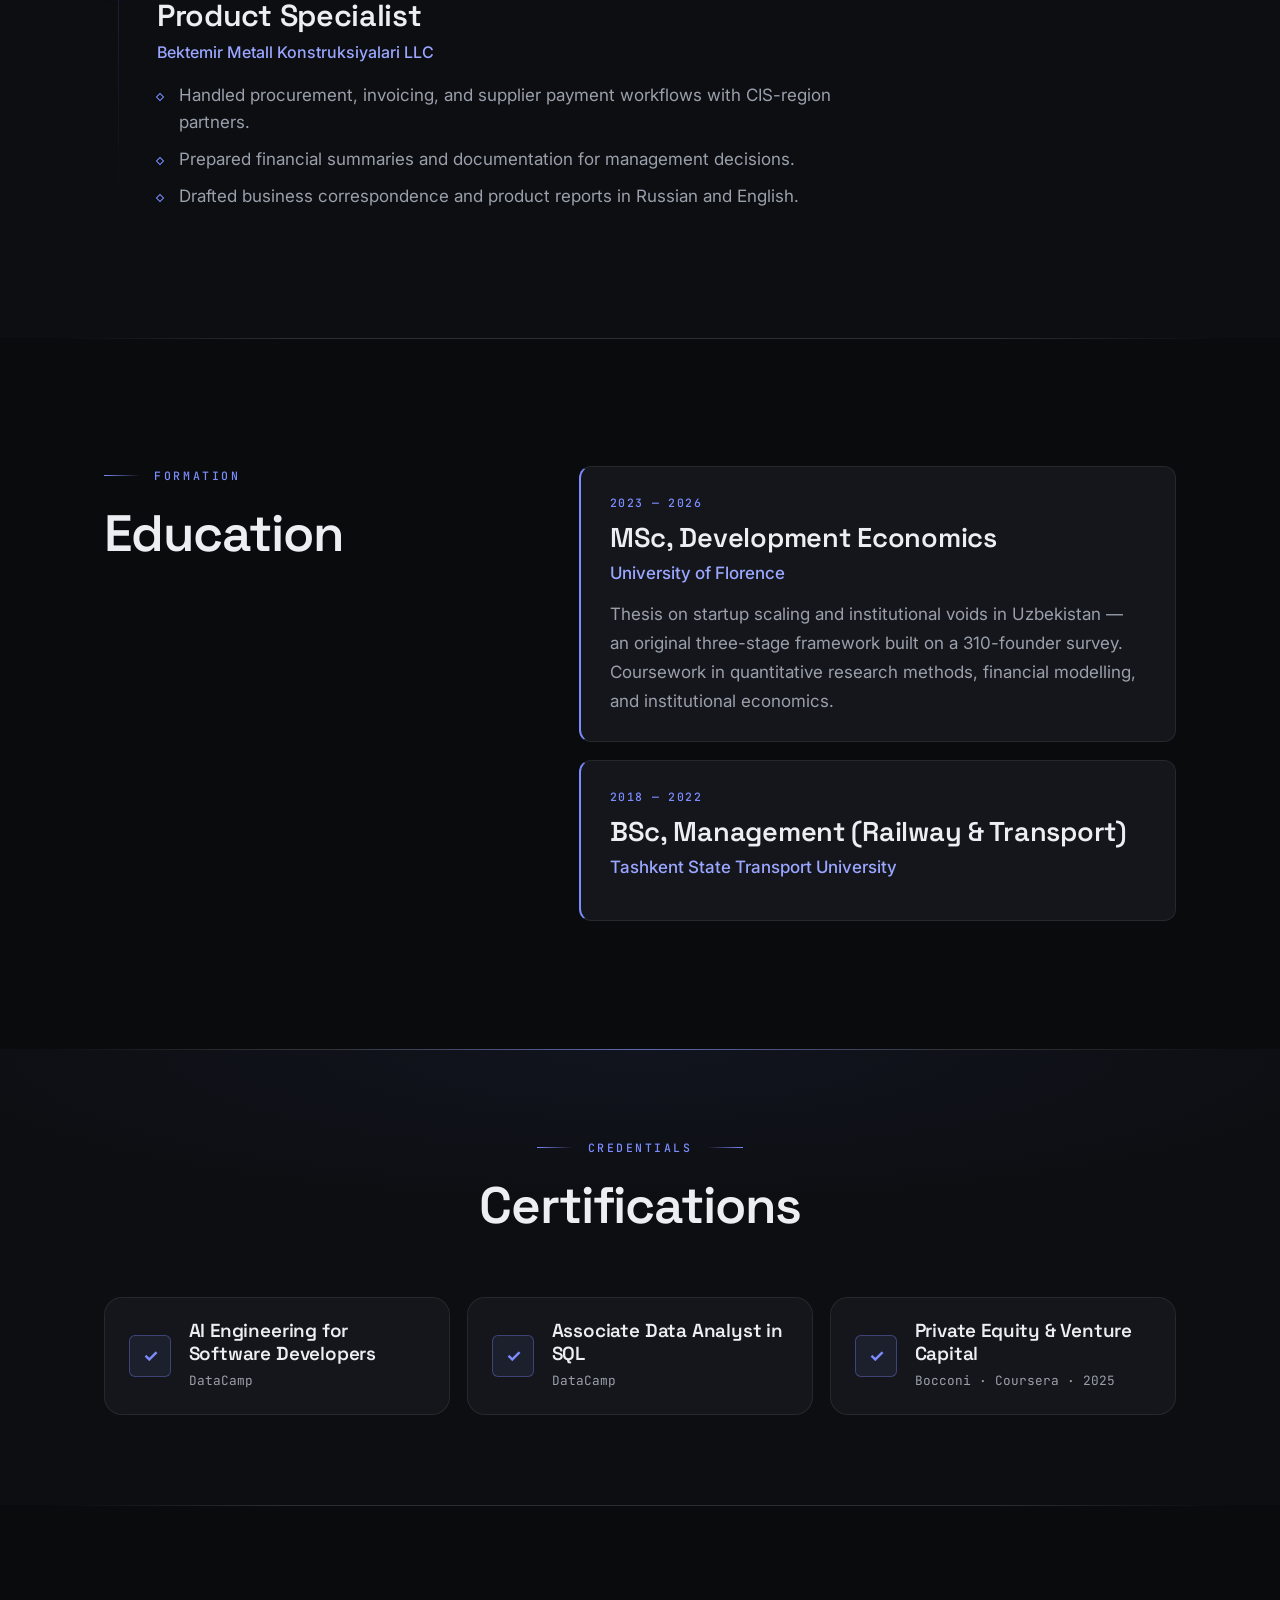
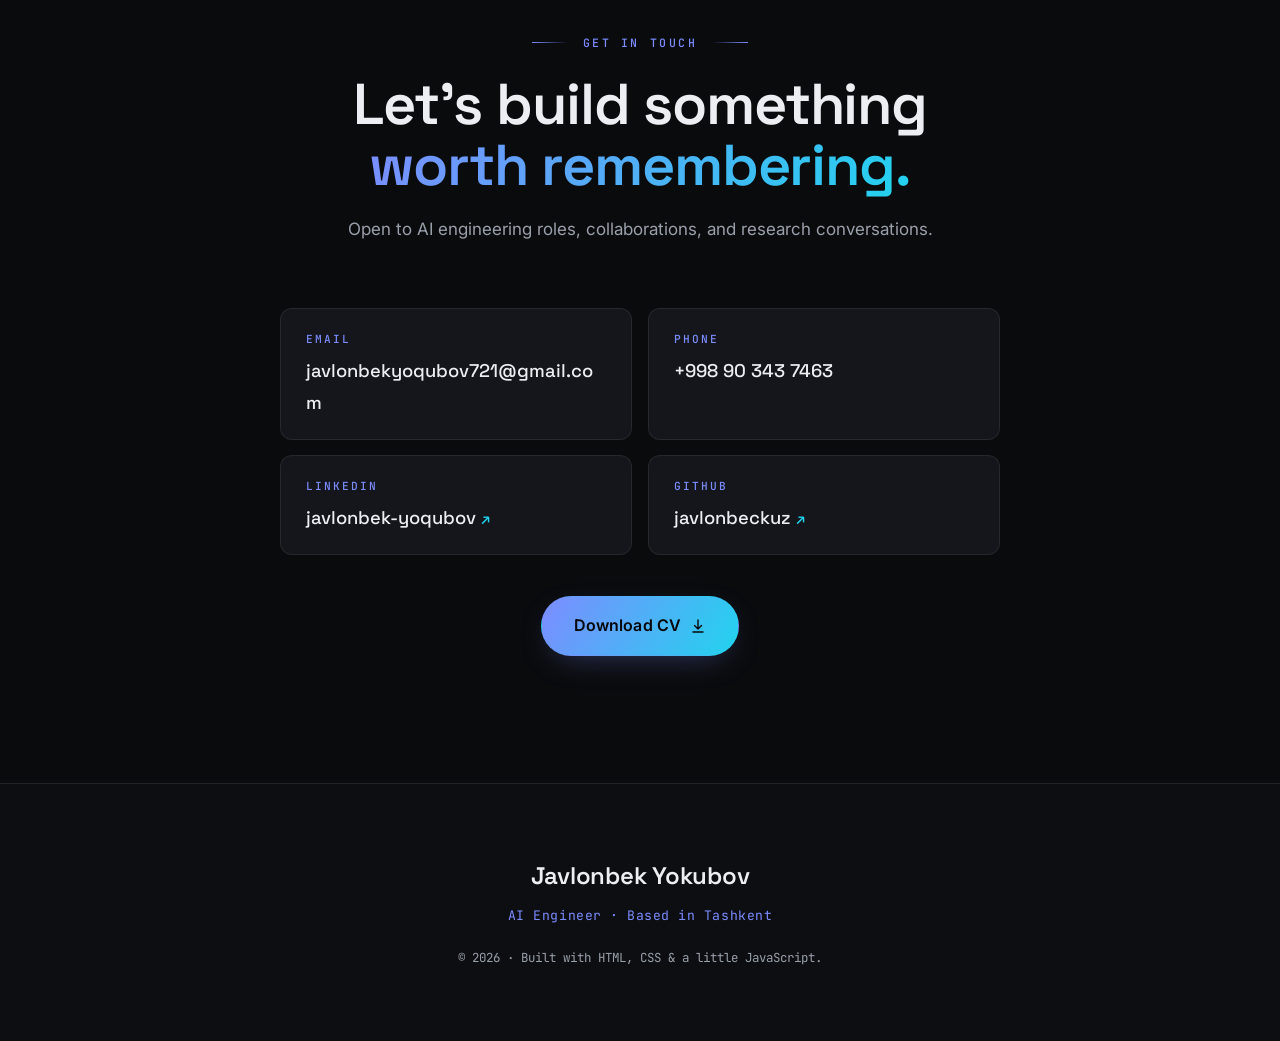
==== commit db6349f2: "Add staggered scroll-reveal animations Sections now cascade in on scroll: cards/items stagger one-by" ====
--- a/index.html
+++ b/index.html
@@ -119,11 +119,11 @@
   <!-- ================= ABOUT ================= -->
   <section class="section section-ivory" id="about">
     <div class="wrap about-grid">
-      <div class="section-head reveal">
+      <div class="section-head reveal reveal-left">
         <p class="eyebrow"><span class="eyebrow-rule" aria-hidden="true"></span>Profile</p>
         <h2 class="section-title">A development economist<br />who builds AI.</h2>
       </div>
-      <div class="about-body reveal">
+      <div class="about-body reveal reveal-right">
         <p class="lead">I combine economic analysis and analytical thinking with hands-on LLM engineering — shipping working systems on the Anthropic API.</p>
         <p>Comfortable across research, data, and full-stack development, I move from framing a problem to deploying the agent that solves it. My background in development economics gives me a habit of asking not just <em>can it be built</em>, but <em>what it changes</em>.</p>
         <ul class="about-facts">
@@ -143,7 +143,7 @@
         <h2 class="section-title">Skills</h2>
       </div>
 
-      <div class="skills-grid">
+      <div class="skills-grid reveal-group">
         <article class="skill-card reveal">
           <h3 class="skill-title"><span class="skill-num">01</span>AI &amp; LLM</h3>
           <ul class="tag-list">
@@ -198,7 +198,7 @@
         <p class="section-note">Independent builds · 2026. Live links are added as each ships.</p>
       </div>
 
-      <ol class="projects-list">
+      <ol class="projects-list reveal-group">
         <li class="project-card reveal">
           <div class="project-index" aria-hidden="true">01</div>
           <div class="project-main">
@@ -265,7 +265,7 @@
         <h2 class="section-title">Experience</h2>
       </div>
 
-      <ol class="timeline">
+      <ol class="timeline reveal-group">
         <li class="tl-item reveal">
           <div class="tl-marker" aria-hidden="true"></div>
           <div class="tl-body">
@@ -305,7 +305,7 @@
         <h2 class="section-title">Education</h2>
       </div>
 
-      <div class="edu-list">
+      <div class="edu-list reveal-group">
         <article class="edu-card reveal">
           <p class="edu-period">2023 — 2026</p>
           <h3 class="edu-degree">MSc, Development Economics</h3>
@@ -330,7 +330,7 @@
         <h2 class="section-title">Certifications</h2>
       </div>
 
-      <ul class="cert-list">
+      <ul class="cert-list reveal-group">
         <li class="cert-card reveal">
           <span class="cert-seal" aria-hidden="true"></span>
           <div>
@@ -365,20 +365,20 @@
         <p class="section-note contact-note">Open to AI engineering roles, collaborations, and research conversations.</p>
       </div>
 
-      <div class="contact-cards reveal">
-        <a class="contact-card" href="mailto:javlonbekyoqubov721@gmail.com">
+      <div class="contact-cards reveal-group">
+        <a class="contact-card reveal" href="mailto:javlonbekyoqubov721@gmail.com">
           <span class="contact-label">Email</span>
           <span class="contact-value">javlonbekyoqubov721@gmail.com</span>
         </a>
-        <a class="contact-card" href="tel:+998903437463">
+        <a class="contact-card reveal" href="tel:+998903437463">
           <span class="contact-label">Phone</span>
           <span class="contact-value">+998 90 343 7463</span>
         </a>
-        <a class="contact-card" href="https://www.linkedin.com/in/javlonbek-yoqubov-117767235" target="_blank" rel="noopener">
+        <a class="contact-card reveal" href="https://www.linkedin.com/in/javlonbek-yoqubov-117767235" target="_blank" rel="noopener">
           <span class="contact-label">LinkedIn</span>
           <span class="contact-value">javlonbek-yoqubov <span class="contact-arrow" aria-hidden="true">↗</span></span>
         </a>
-        <a class="contact-card" href="https://github.com/javlonbeckuz" data-link="github" target="_blank" rel="noopener">
+        <a class="contact-card reveal" href="https://github.com/javlonbeckuz" data-link="github" target="_blank" rel="noopener">
           <span class="contact-label">GitHub</span>
           <span class="contact-value">javlonbeckuz <span class="contact-arrow" aria-hidden="true">↗</span></span>
         </a>
--- a/styles.css
+++ b/styles.css
@@ -702,13 +702,40 @@
 
 /* =========================================================
    Reveal-on-scroll
+   Transform + opacity only (GPU-friendly). Fully gated by
+   prefers-reduced-motion (see the reduced-motion block below).
+   Stagger: JS assigns --reveal-i to children of .reveal-group,
+   which offsets transition-delay so items cascade one-by-one.
    ========================================================= */
 .reveal {
-  opacity: 0; transform: translateY(26px);
-  transition: opacity .8s var(--ease), transform .8s var(--ease);
+  opacity: 0;
+  transform: translateY(26px) scale(.985);
+  transition:
+    opacity .6s var(--ease),
+    transform .62s var(--ease);
+  transition-delay: calc(var(--reveal-i, 0) * 85ms);
   will-change: opacity, transform;
 }
 .reveal.in { opacity: 1; transform: none; }
+
+/* Directional entrance variants — applied for variety, not uniformly.
+   Kept small so nothing overflows (body is overflow-x:hidden anyway). */
+.reveal-up    { transform: translateY(30px) scale(.985); }
+.reveal-left  { transform: translateX(-26px) scale(.99); }
+.reveal-right { transform: translateX(26px)  scale(.99); }
+.reveal-up.in,
+.reveal-left.in,
+.reveal-right.in { transform: none; }
+
+/* Subtle polish: the accent eyebrow hairline draws in as a head settles.
+   Pure transform (scaleX) — no layout change, no reflow. */
+.reveal .eyebrow-rule {
+  transform-origin: left center;
+  transform: scaleX(0);
+  transition: transform .55s var(--ease) .12s;
+}
+.reveal .eyebrow-center .eyebrow-rule:last-child { transform-origin: right center; }
+.reveal.in .eyebrow-rule { transform: scaleX(1); }
 
 /* =========================================================
    Responsive
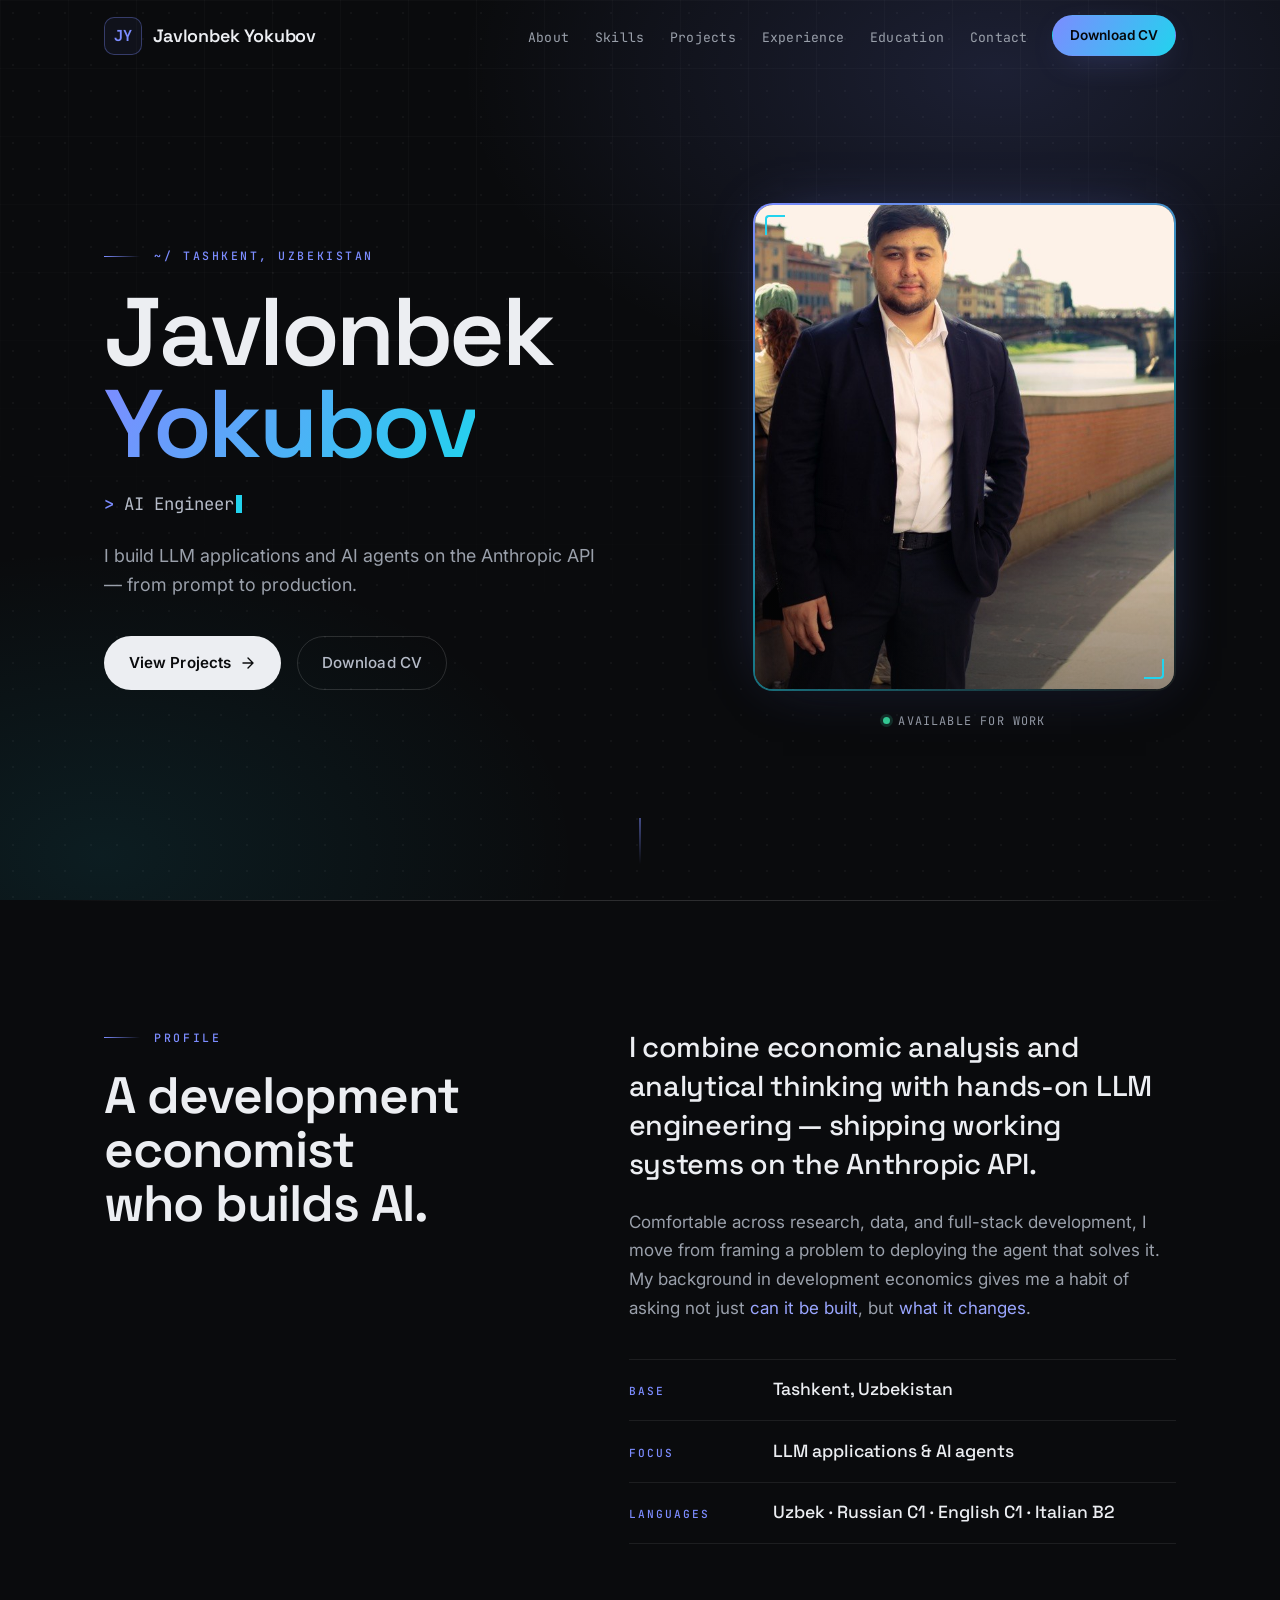
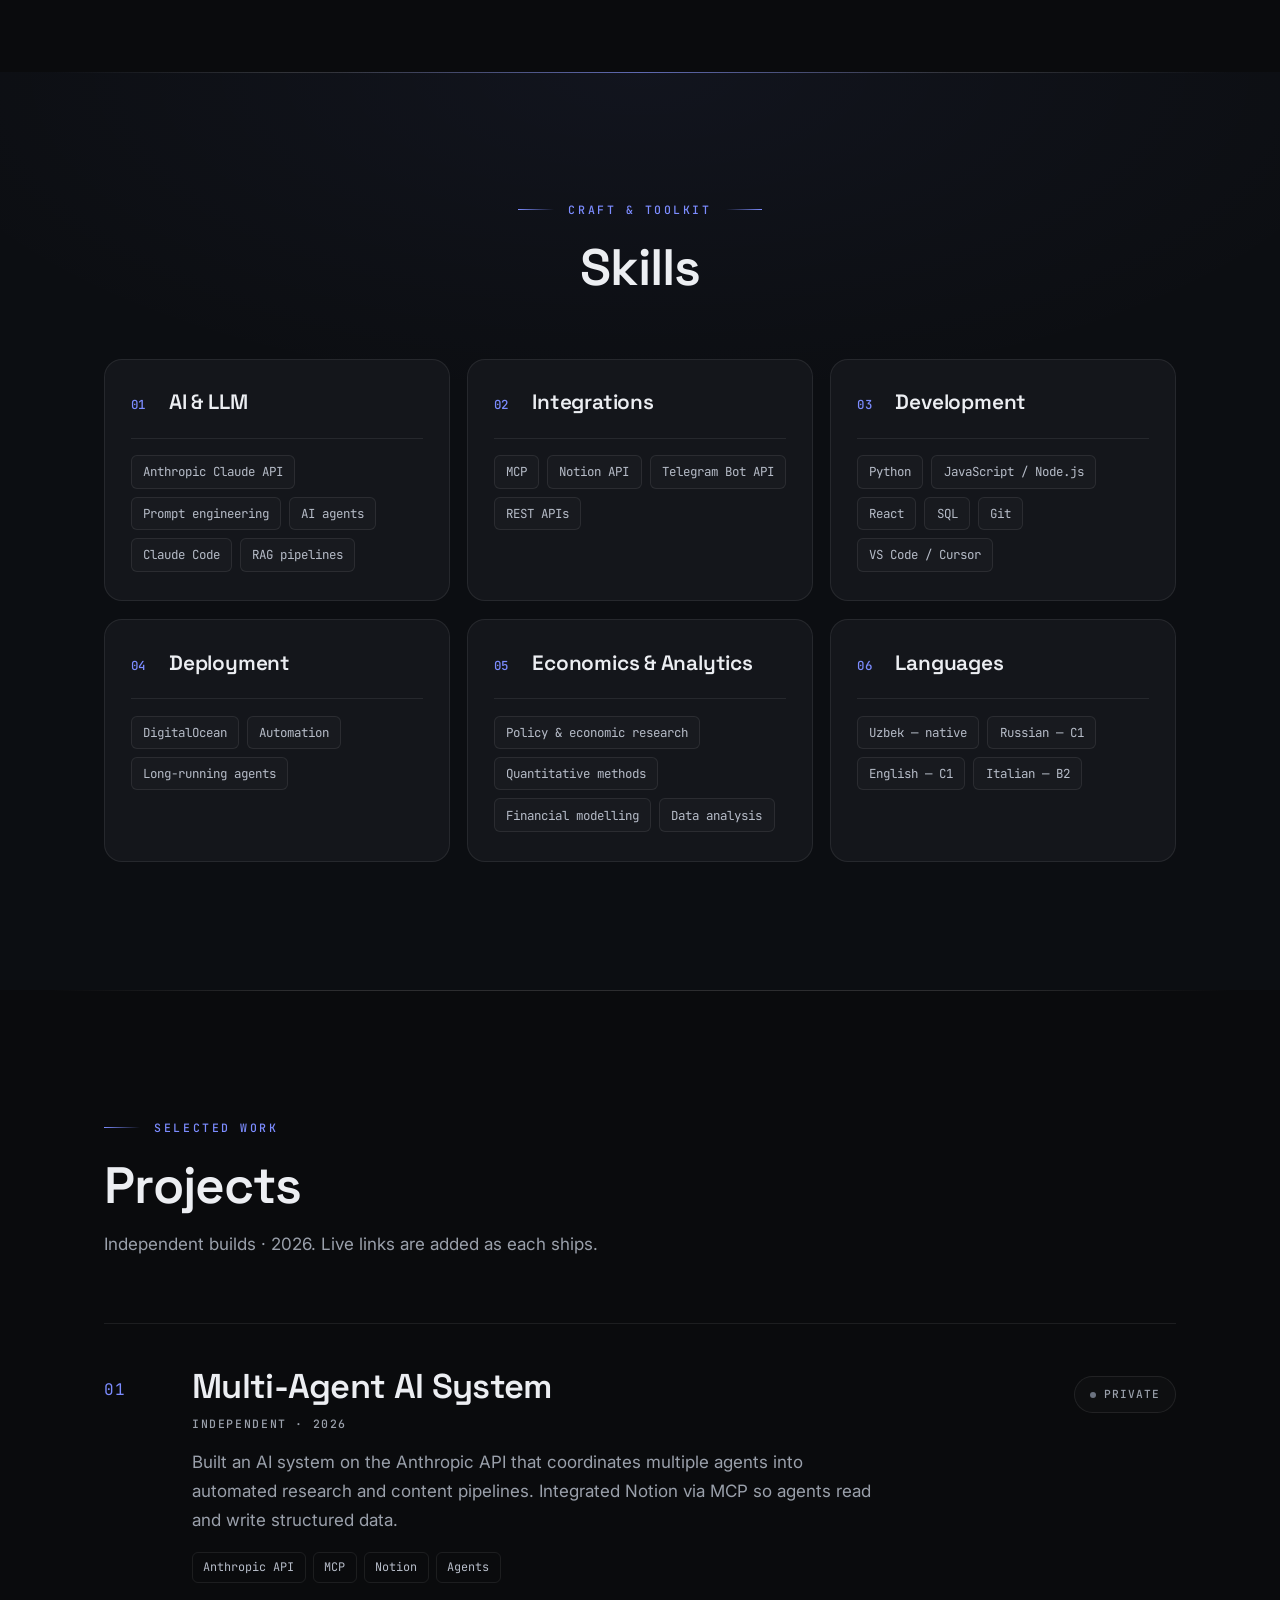
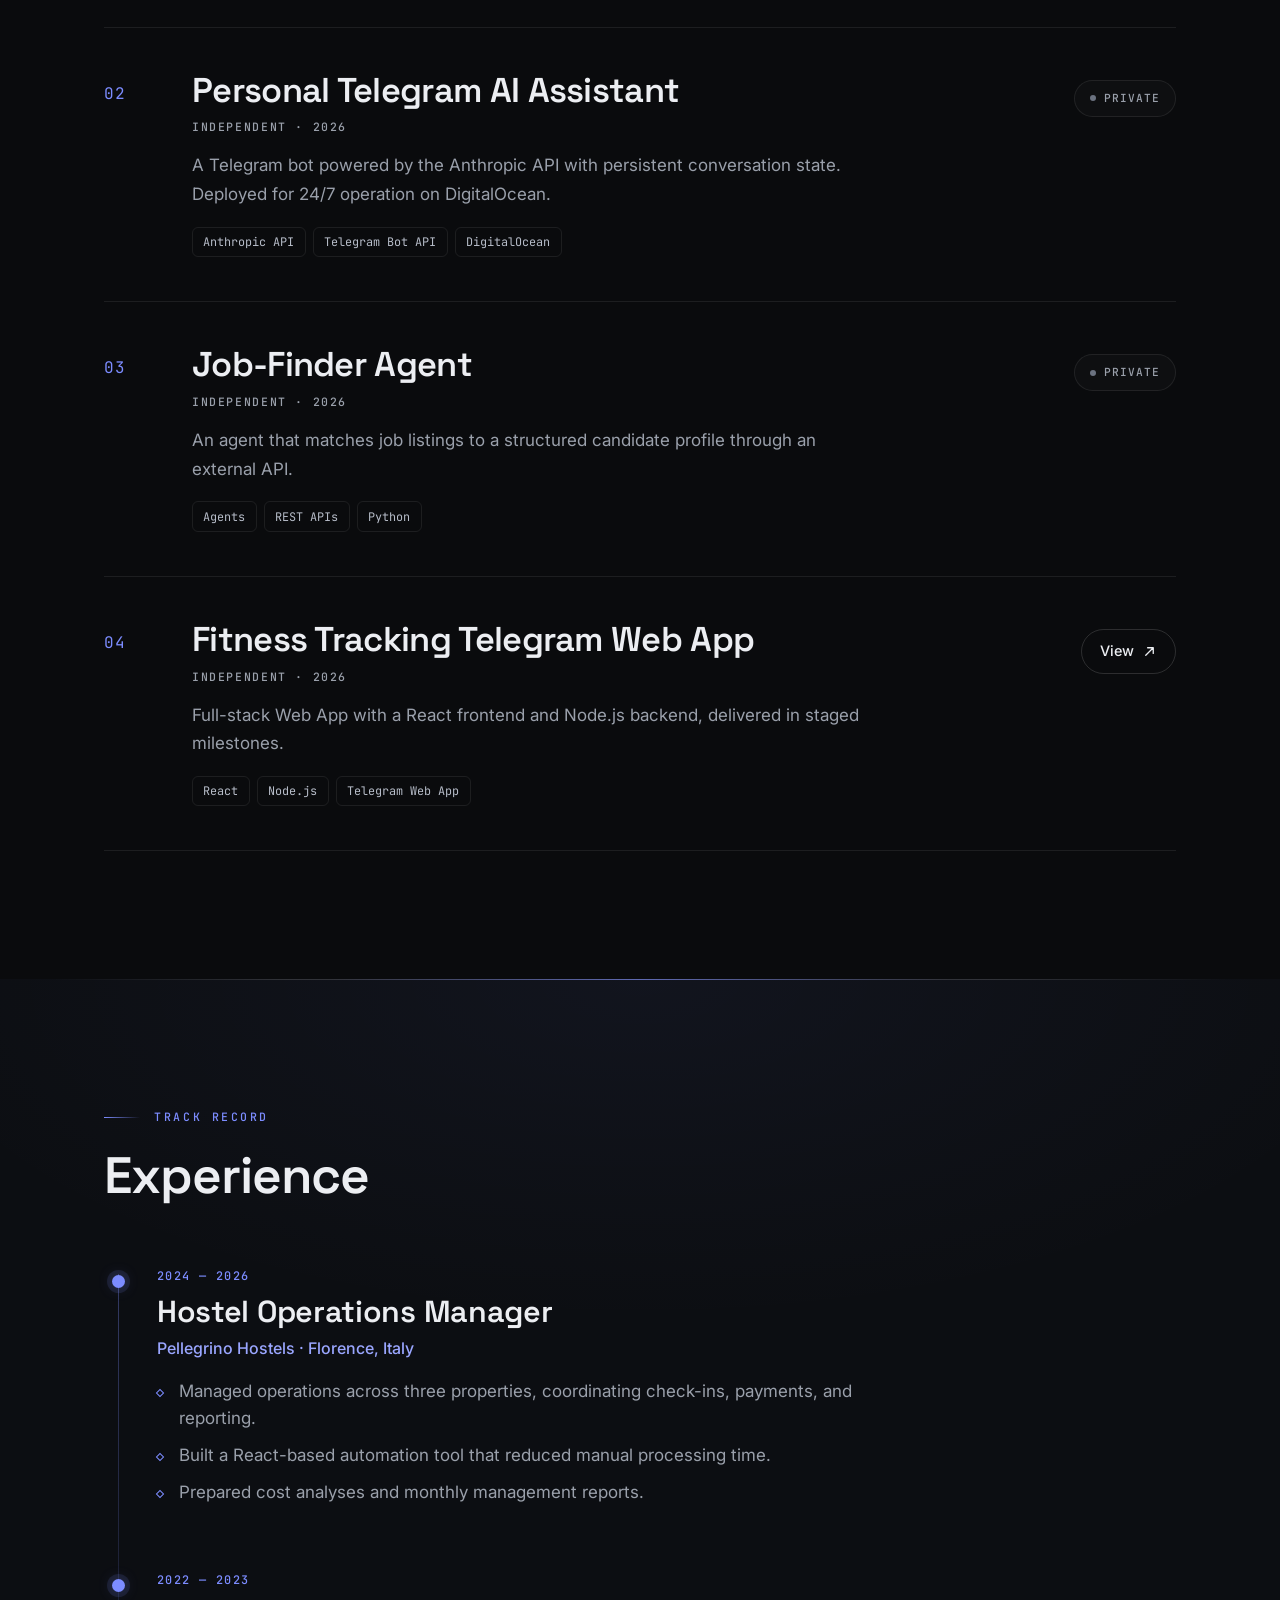
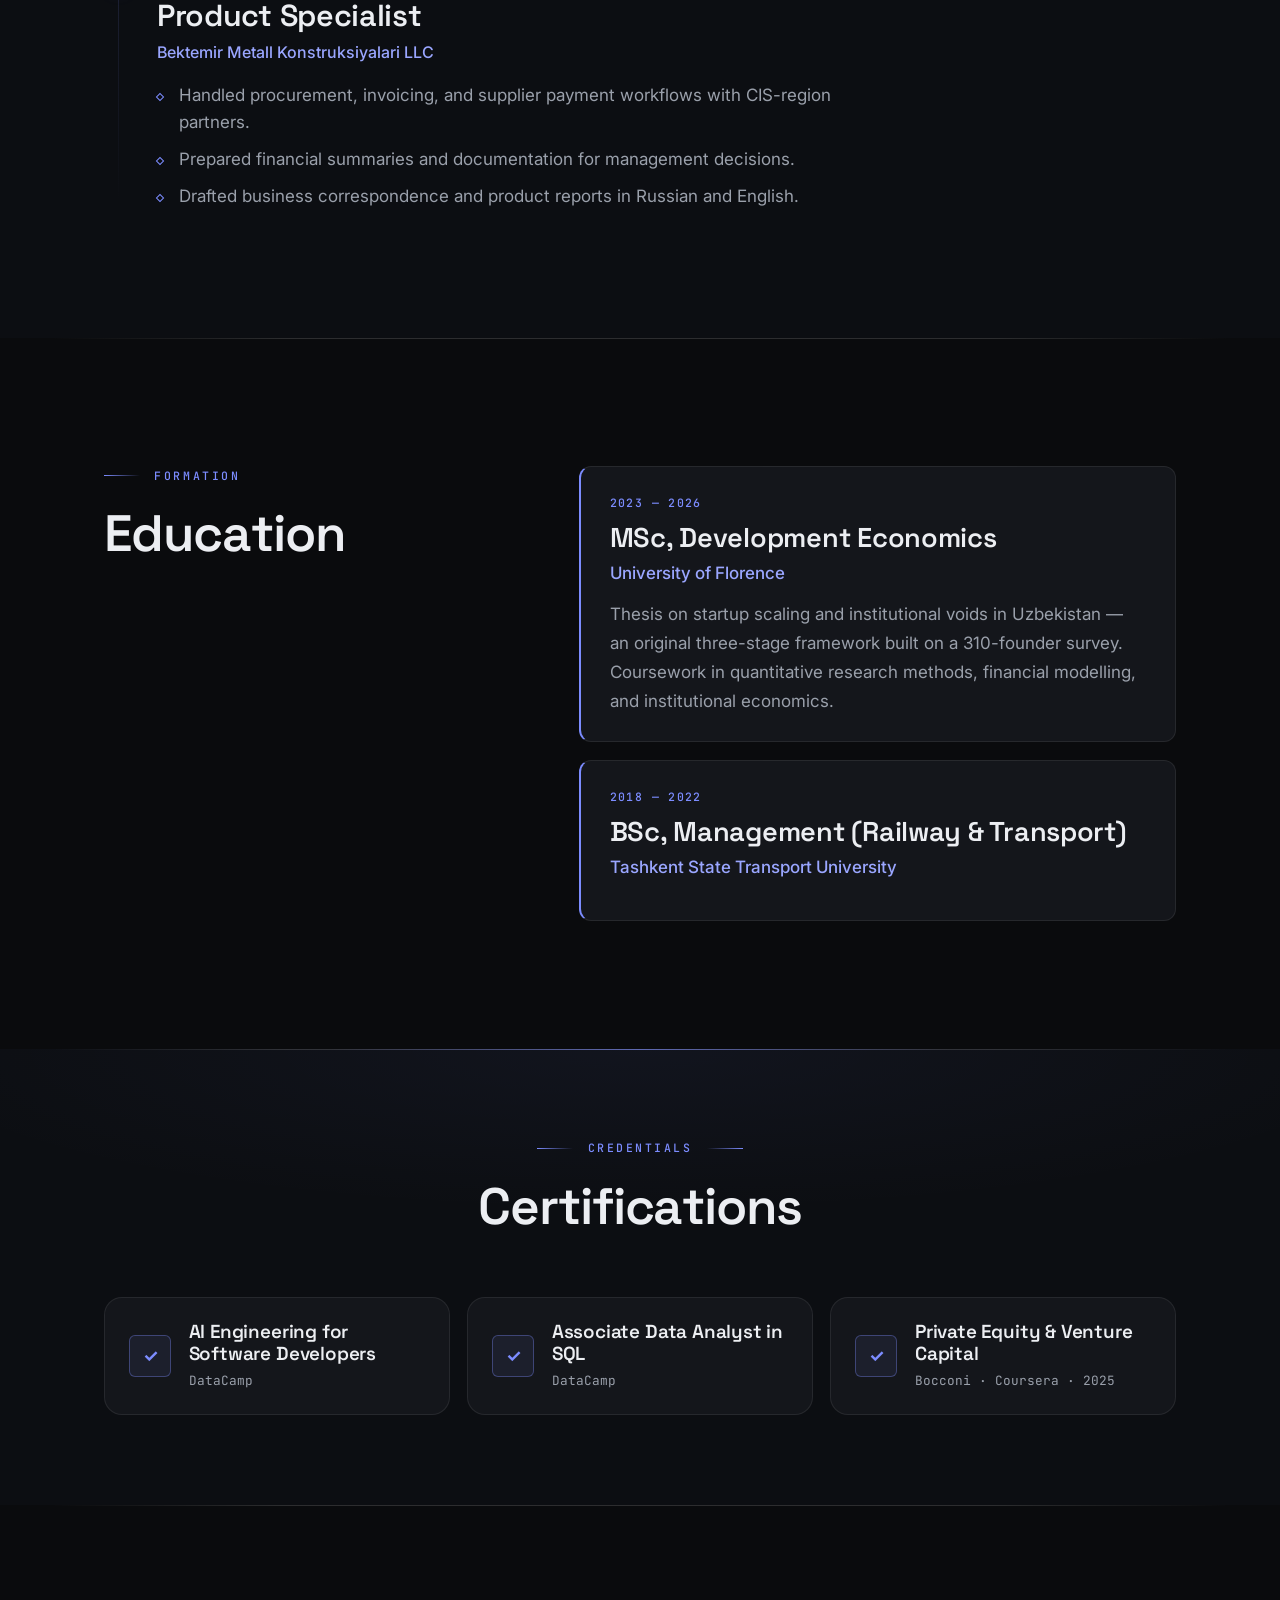
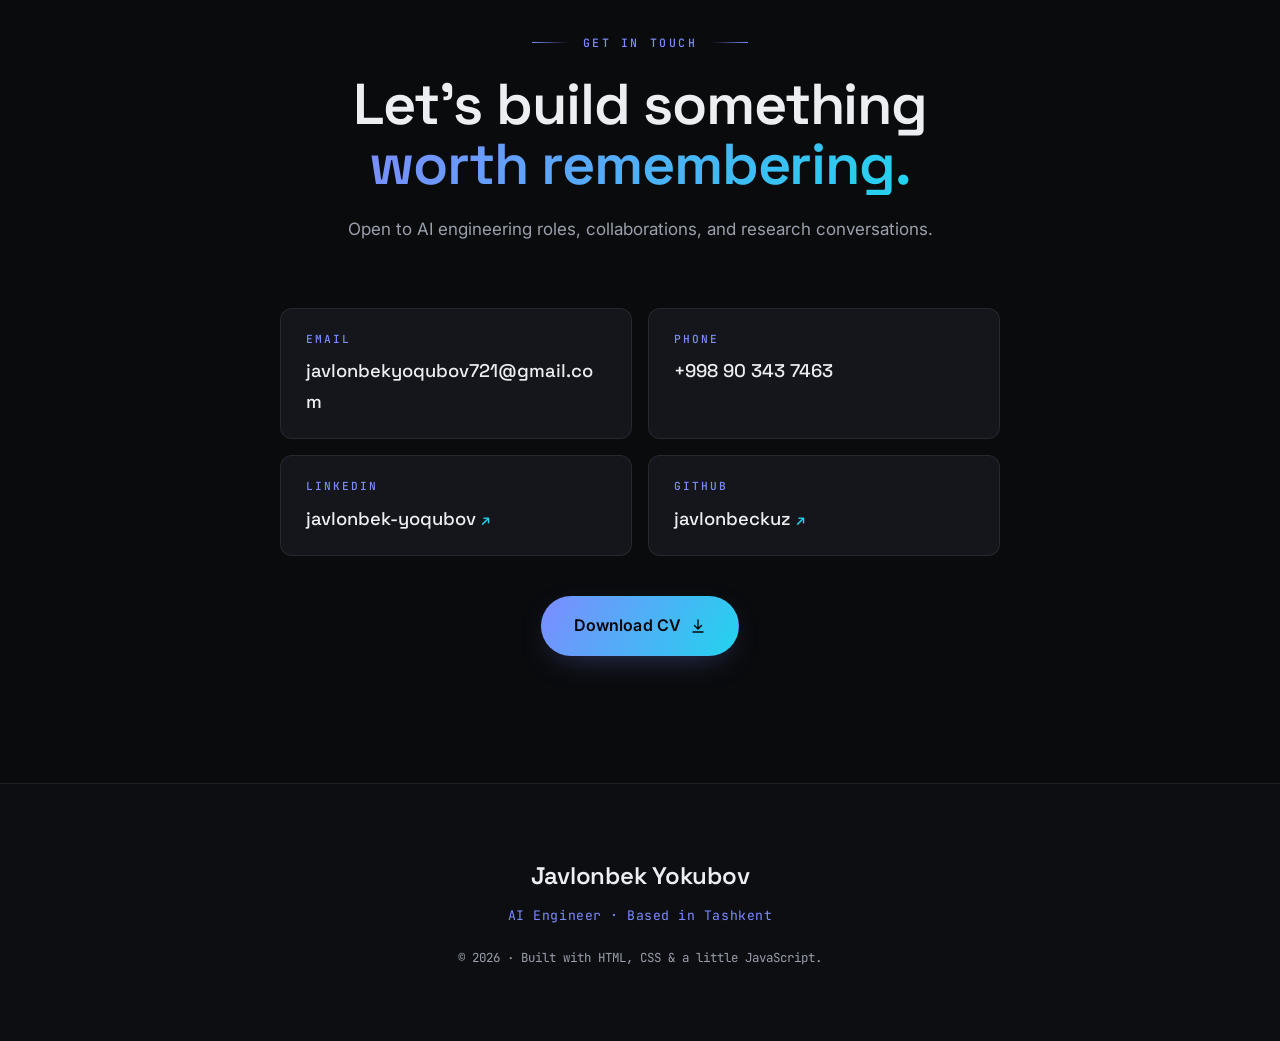
==== commit 2bda7dbe: "Swap scroll animation to text-assemble / blur-in Headings now materialize per letter (short) or word" ====
--- a/index.html
+++ b/index.html
@@ -18,6 +18,9 @@
 <link rel="preconnect" href="https://fonts.gstatic.com" crossorigin />
 <link href="https://fonts.googleapis.com/css2?family=Space+Grotesk:wght@400;500;600;700&family=Inter:wght@400;500;600&family=JetBrains+Mono:wght@400;500&display=swap" rel="stylesheet" />
 
+<!-- Mark JS-capable so animation start-states apply only when JS can run them.
+     With no JS this class is never added → all text renders plain and readable. -->
+<script>document.documentElement.classList.add("js");</script>
 <link rel="stylesheet" href="styles.css" />
 <link rel="icon" href="data:image/svg+xml,%3Csvg xmlns='http://www.w3.org/2000/svg' viewBox='0 0 32 32'%3E%3Crect width='32' height='32' rx='7' fill='%230a0b0d'/%3E%3Crect x='1.5' y='1.5' width='29' height='29' rx='6' fill='none' stroke='%237c8cff' stroke-opacity='0.5'/%3E%3Ctext x='16' y='22' font-family='monospace' font-weight='700' font-size='16' fill='%237c8cff' text-anchor='middle'%3EJY%3C/text%3E%3C/svg%3E" />
 </head>
--- a/styles.css
+++ b/styles.css
@@ -701,41 +701,79 @@
 .footer-legal { font-family: var(--mono); color: var(--text-mute); font-size: .78rem; }
 
 /* =========================================================
-   Reveal-on-scroll
-   Transform + opacity only (GPU-friendly). Fully gated by
-   prefers-reduced-motion (see the reduced-motion block below).
-   Stagger: JS assigns --reveal-i to children of .reveal-group,
-   which offsets transition-delay so items cascade one-by-one.
-   ========================================================= */
-.reveal {
+   Reveal-on-scroll — TEXT ASSEMBLE (blur-in)
+   Headings materialize per letter / word: each unit settles
+   from blurred + nudged to sharp, staggered so the word
+   "assembles". Body copy & cards share a unified, simpler
+   blur-in fade (blur + opacity only) for a cohesive feel.
+
+   All hidden start-states are gated behind html.js, so with
+   JS disabled the page renders plain, readable text (no reliance
+   on JS to un-hide). Letter-split headings expose their full text
+   via aria-label with the letters aria-hidden; word-split units stay
+   readable (see script.js), so assistive tech + SEO always see real
+   words. Fully neutralised under prefers-reduced-motion (block below).
+
+   Perf: filter: blur() is costlier than transform/opacity, so it
+   is short-lived; letters carry no will-change (avoids promoting
+   ~100 tiny layers), and card boxes drop will-change once settled.
+   Stagger: JS assigns --reveal-i to .reveal-group children and --u
+   to each letter/word unit, offsetting transition-delay.
+   ========================================================= */
+
+/* ---- Unified blur-in fade: cards, body blocks, and the
+        heading-wrapper siblings that aren't split into letters ---- */
+.js .reveal:not(.section-head):not(.hero-copy),
+.js .section-head .section-note,
+.js .hero-copy .hero-sub,
+.js .hero-copy .hero-cta {
   opacity: 0;
-  transform: translateY(26px) scale(.985);
+  filter: blur(8px);
   transition:
     opacity .6s var(--ease),
-    transform .62s var(--ease);
-  transition-delay: calc(var(--reveal-i, 0) * 85ms);
-  will-change: opacity, transform;
-}
-.reveal.in { opacity: 1; transform: none; }
-
-/* Directional entrance variants — applied for variety, not uniformly.
-   Kept small so nothing overflows (body is overflow-x:hidden anyway). */
-.reveal-up    { transform: translateY(30px) scale(.985); }
-.reveal-left  { transform: translateX(-26px) scale(.99); }
-.reveal-right { transform: translateX(26px)  scale(.99); }
-.reveal-up.in,
-.reveal-left.in,
-.reveal-right.in { transform: none; }
-
-/* Subtle polish: the accent eyebrow hairline draws in as a head settles.
+    filter .6s var(--ease);
+  transition-delay: calc(var(--reveal-i, 0) * 70ms);
+  will-change: opacity, filter;
+}
+.js .reveal.in:not(.section-head):not(.hero-copy),
+.js .section-head.in .section-note,
+.js .hero-copy.in .hero-sub,
+.js .hero-copy.in .hero-cta {
+  opacity: 1;
+  filter: none;
+  will-change: auto;
+}
+
+/* ---- Text assemble: per-letter / per-word units ----
+   Grouped inside an inline .assemble-line wrapper so a flex
+   eyebrow keeps its rule/gap layout (one flex item, not one per word). */
+.js .assemble-line { display: inline; }
+.js .assemble-unit {
+  display: inline-block;
+  opacity: 0;
+  filter: blur(12px);
+  transform: translateY(0.16em);
+  transition:
+    opacity .55s var(--ease),
+    filter .55s var(--ease),
+    transform .55s var(--ease);
+  transition-delay: calc(var(--u, 0) * 30ms);
+}
+.js .reveal.in .assemble-unit {
+  opacity: 1;
+  filter: none;
+  transform: none;
+}
+
+/* Accent eyebrow hairline draws in as the head settles.
    Pure transform (scaleX) — no layout change, no reflow. */
-.reveal .eyebrow-rule {
+.js .reveal .eyebrow-rule {
   transform-origin: left center;
   transform: scaleX(0);
-  transition: transform .55s var(--ease) .12s;
-}
-.reveal .eyebrow-center .eyebrow-rule:last-child { transform-origin: right center; }
-.reveal.in .eyebrow-rule { transform: scaleX(1); }
+  transition: transform .55s var(--ease) .1s;
+}
+.js .reveal .eyebrow-center .eyebrow-rule:last-child { transform-origin: right center; }
+.js .reveal.in .eyebrow-rule { transform: scaleX(1); }
 
 /* =========================================================
    Responsive
@@ -769,7 +807,16 @@
     animation-iteration-count: 1 !important;
     transition-duration: .001ms !important;
   }
-  .reveal { opacity: 1; transform: none; }
+  /* Text-assemble + blur-in fully disabled: everything visible & sharp. */
+  .reveal, .reveal.in,
+  .reveal:not(.section-head):not(.hero-copy),
+  .assemble-unit,
+  .section-note, .hero-sub, .hero-cta {
+    opacity: 1 !important;
+    filter: none !important;
+    transform: none !important;
+  }
+  .reveal .eyebrow-rule { transform: none !important; }
   .scroll-cue-line::after { display: none; }
   .status-dot { animation: none; }
   .hero-roles.is-typing .hero-roles-text::after { display: none; }
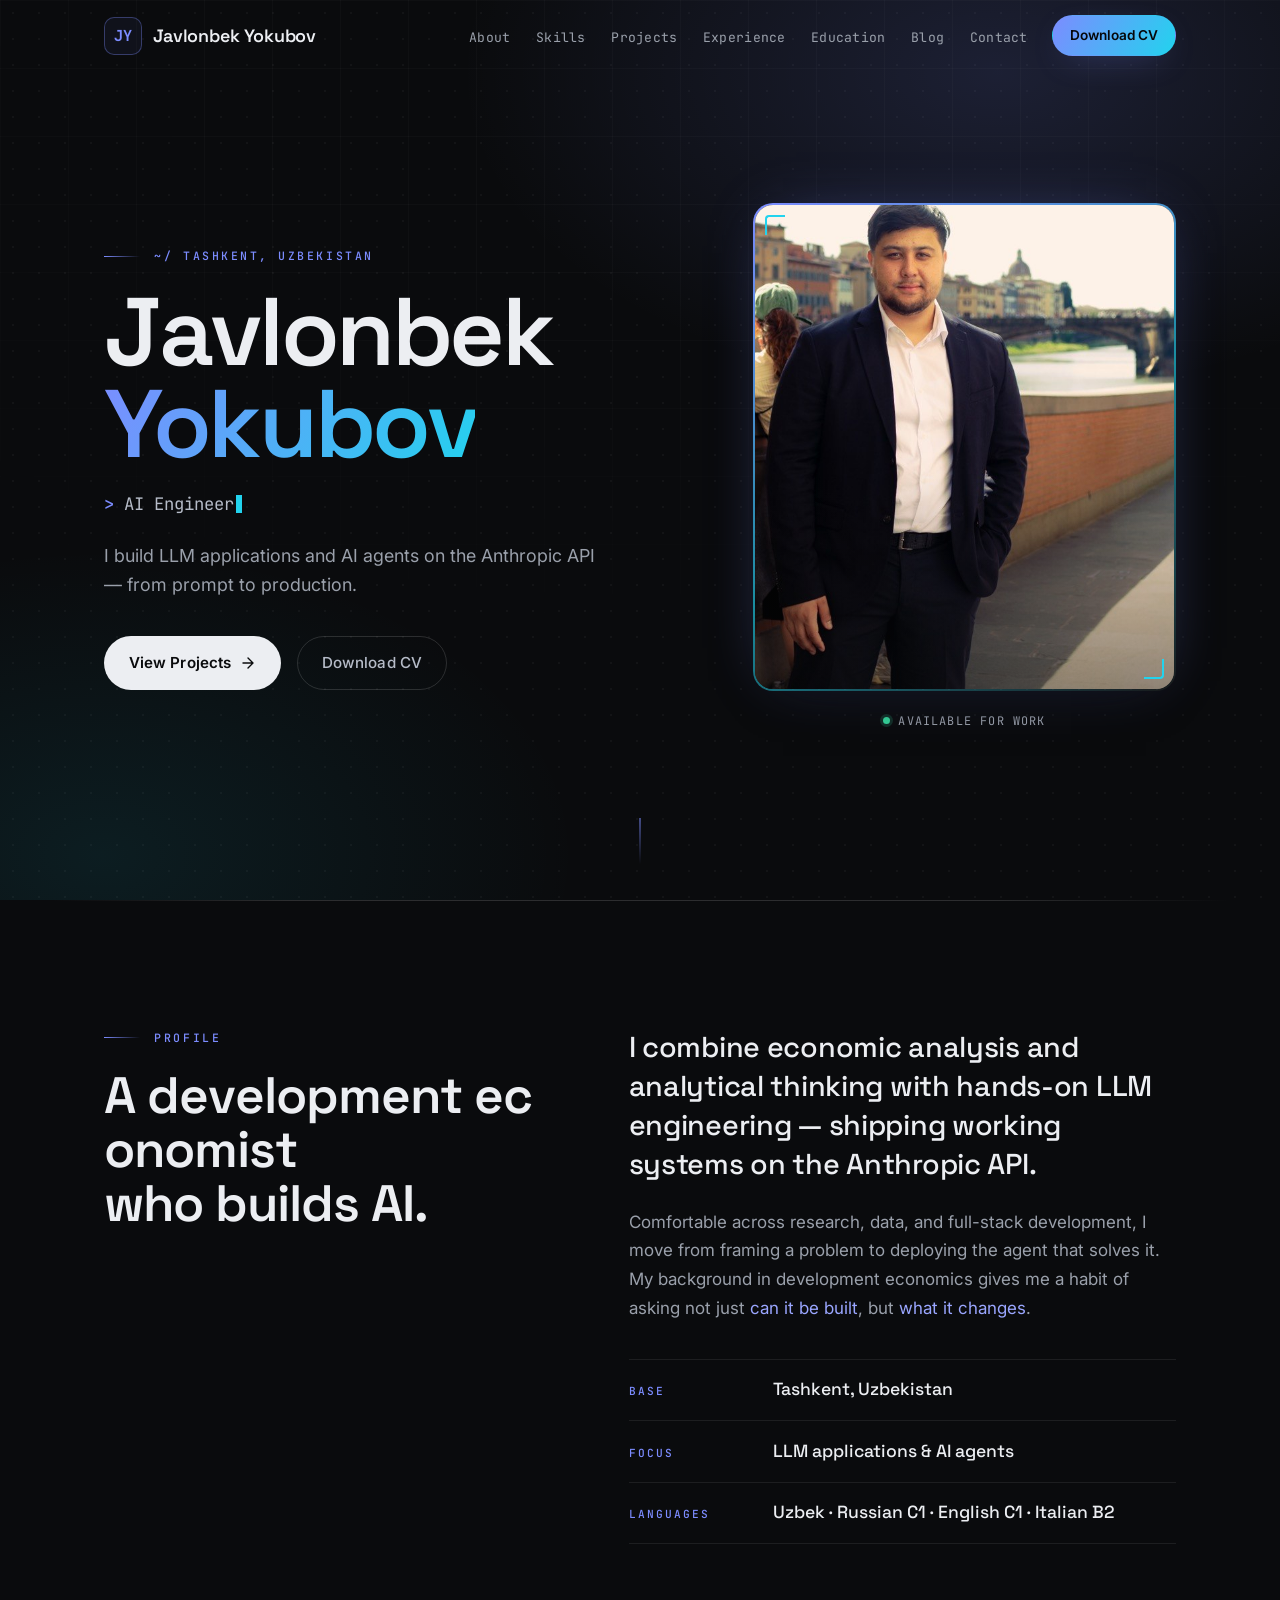
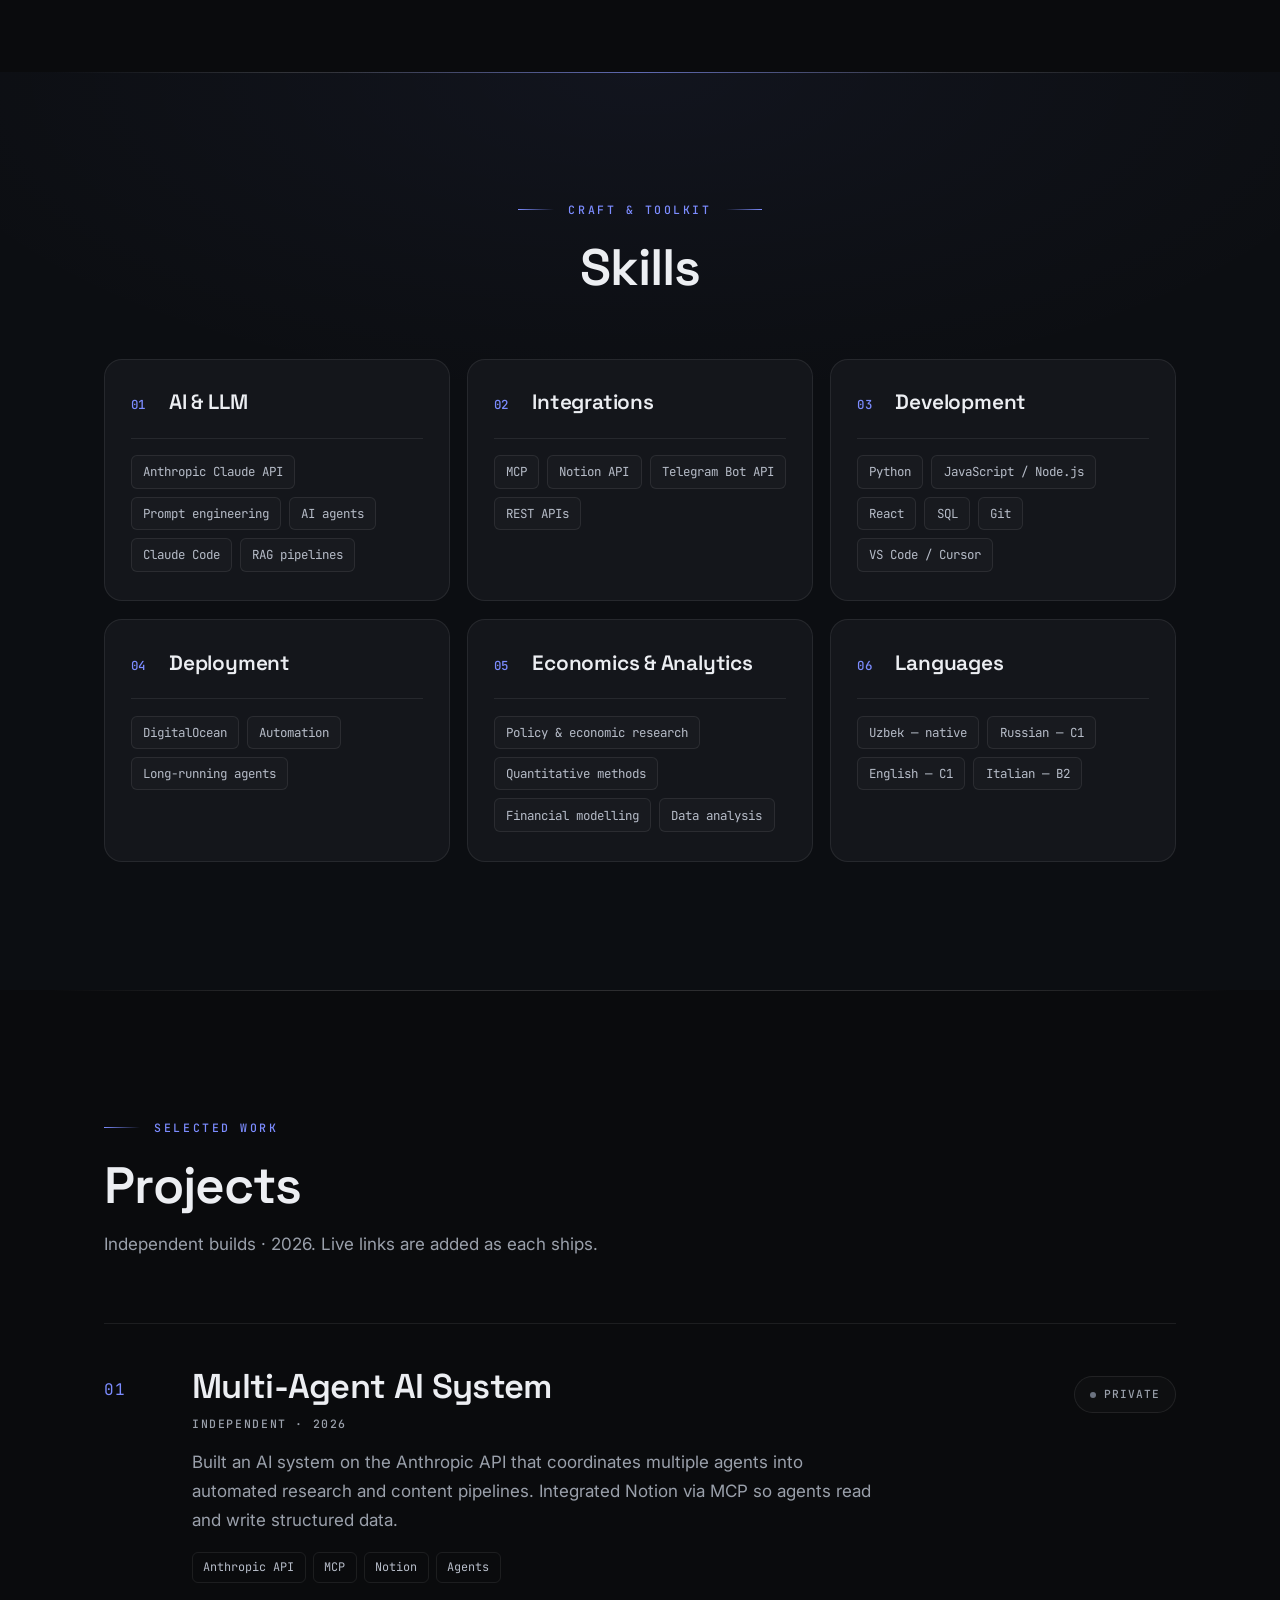
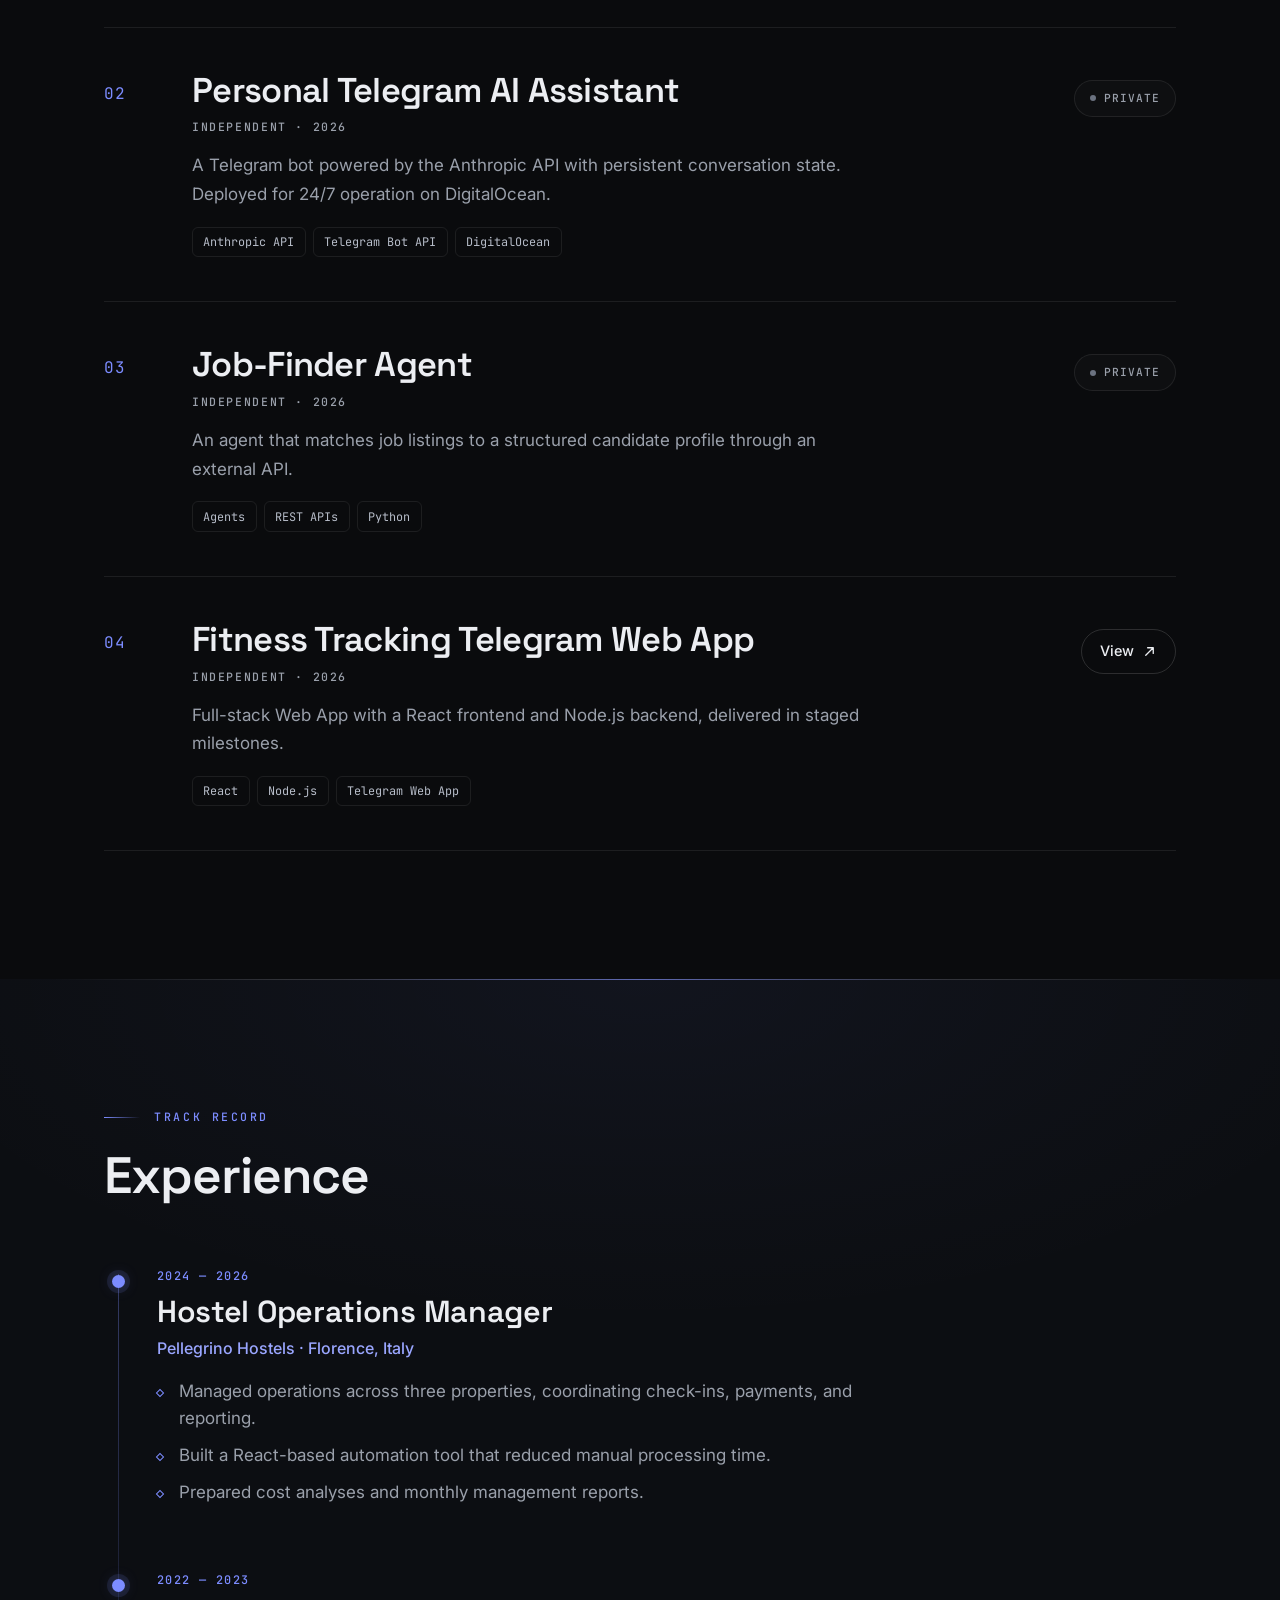
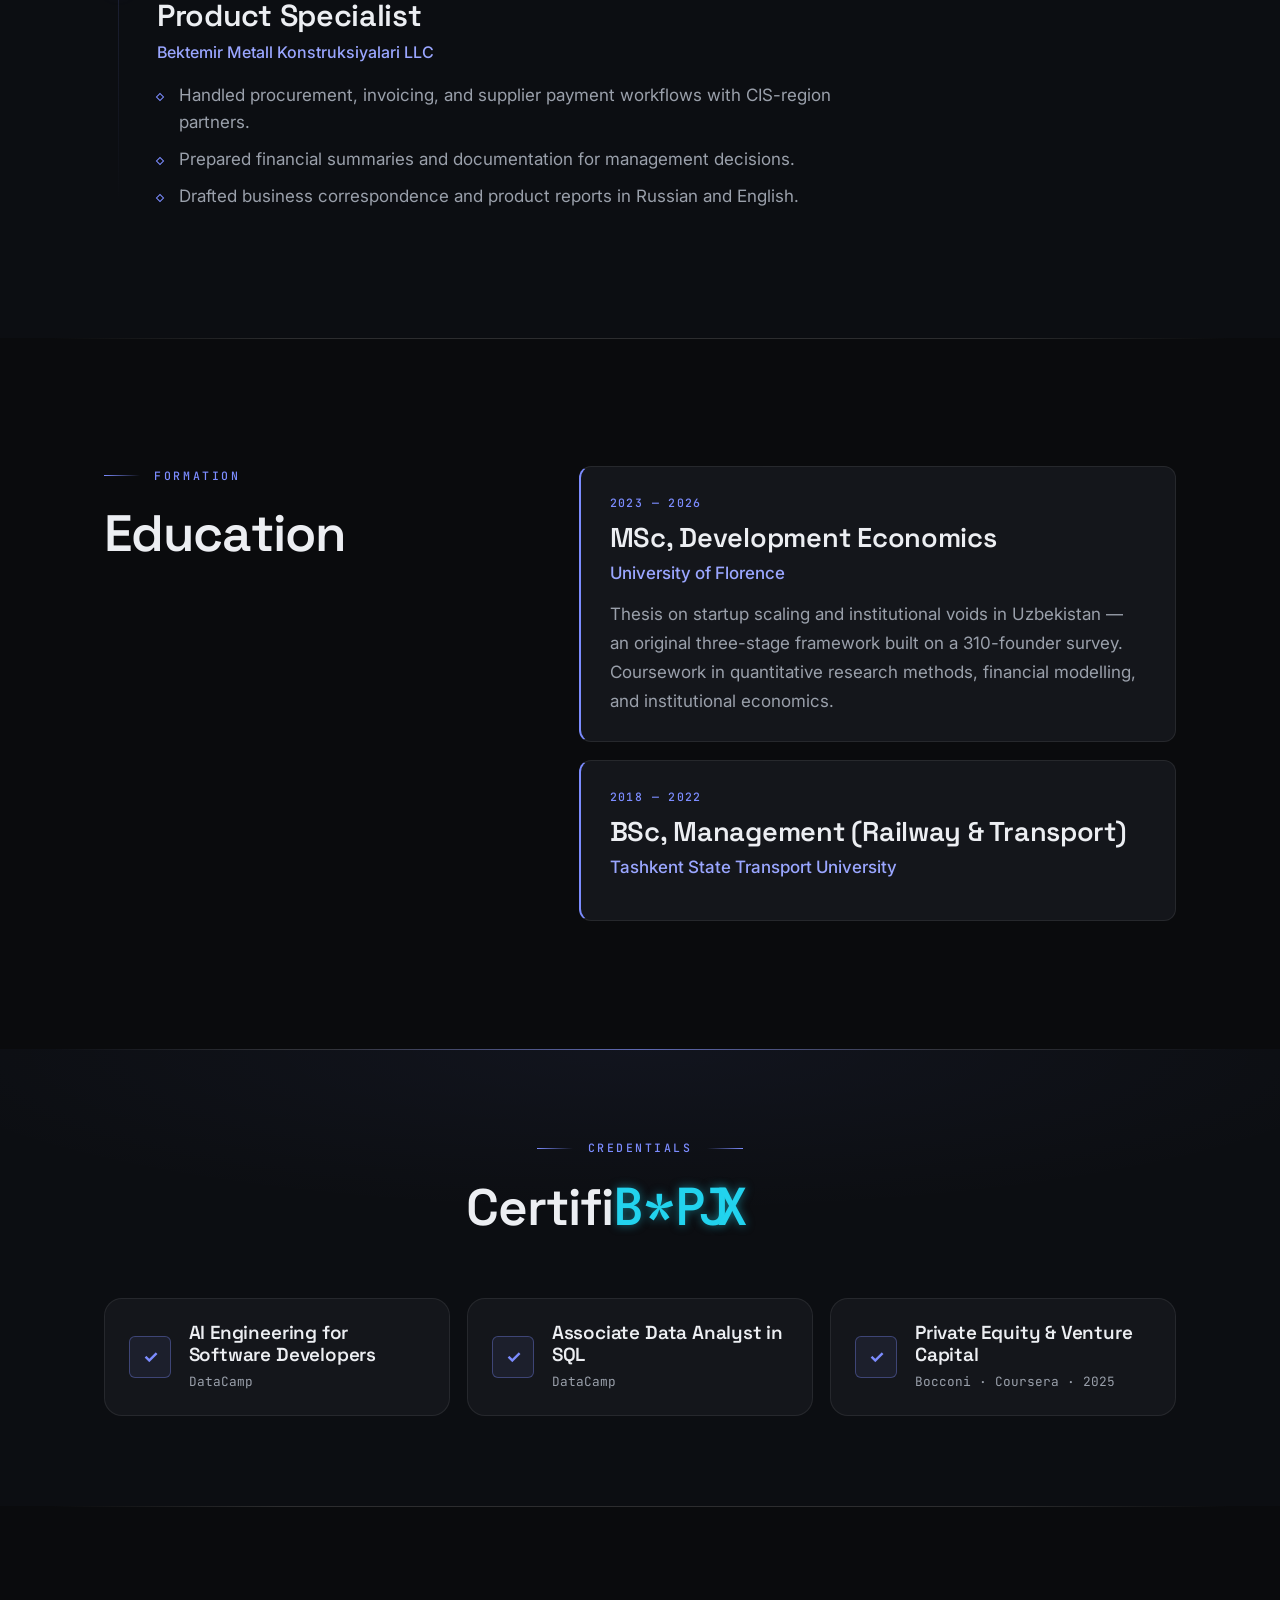
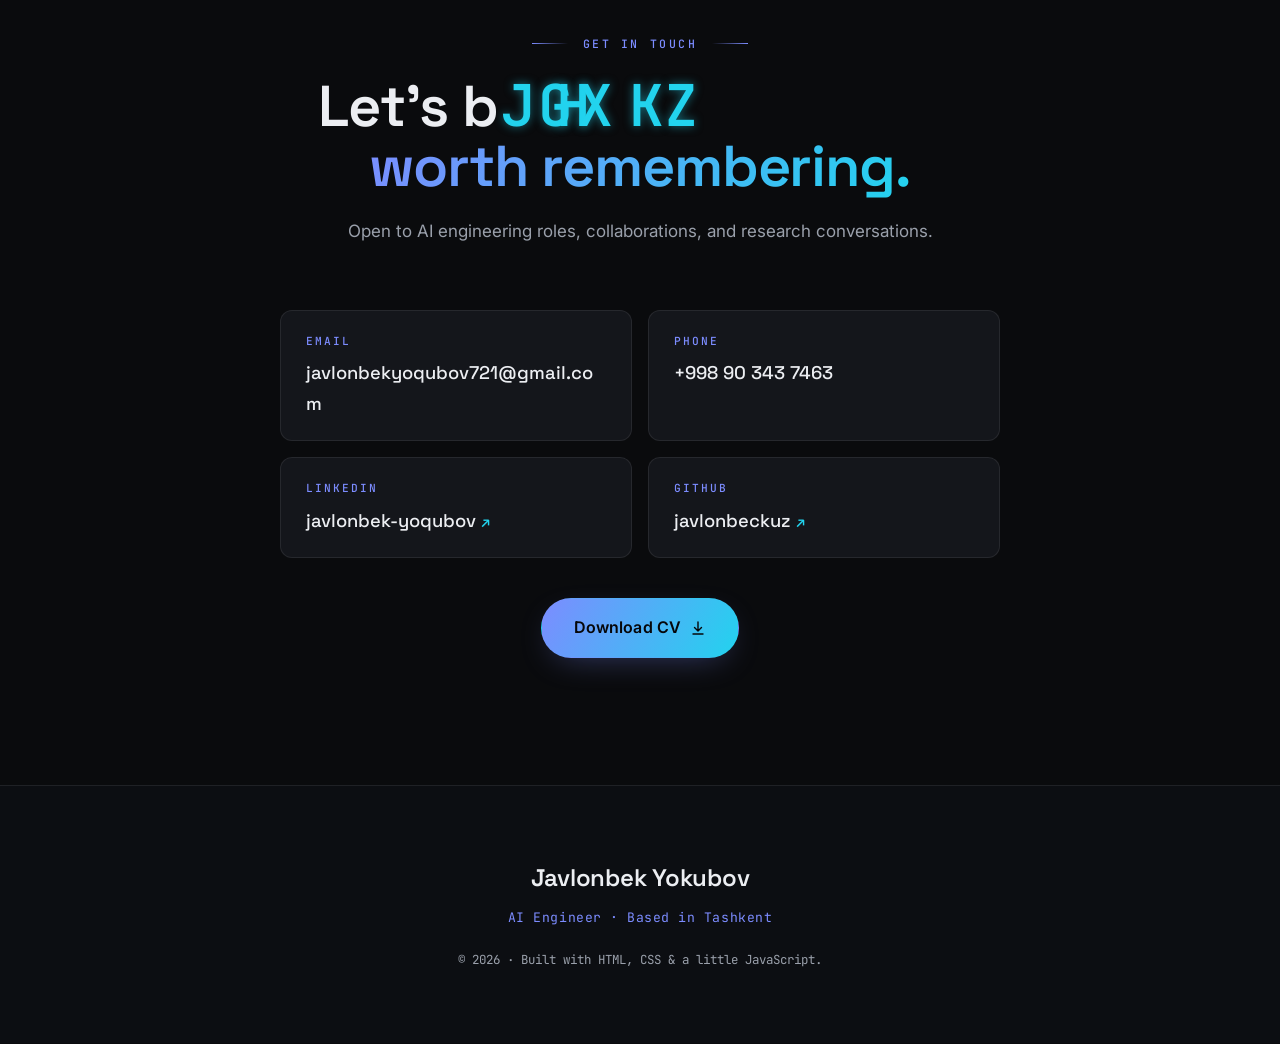
==== commit 4ed1b9a2: "Add trilingual blog, reading-progress bar, and Article Studio - Blog index + two cited articles (eco" ====
--- a/index.html
+++ b/index.html
@@ -43,6 +43,7 @@
         <li><a href="#projects">Projects</a></li>
         <li><a href="#experience">Experience</a></li>
         <li><a href="#education">Education</a></li>
+        <li><a href="blog.html">Blog</a></li>
         <li><a href="#contact">Contact</a></li>
       </ul>
     </nav>
@@ -66,6 +67,7 @@
         <li><a href="#experience">Experience</a></li>
         <li><a href="#education">Education</a></li>
         <li><a href="#certifications">Certifications</a></li>
+        <li><a href="blog.html">Blog</a></li>
         <li><a href="#contact">Contact</a></li>
       </ul>
       <a class="btn btn-gold" href="assets/Javlonbek-Yokubov-CV.pdf" download>Download CV</a>
--- a/styles.css
+++ b/styles.css
@@ -701,67 +701,109 @@
 .footer-legal { font-family: var(--mono); color: var(--text-mute); font-size: .78rem; }
 
 /* =========================================================
-   Reveal-on-scroll — TEXT ASSEMBLE (blur-in)
-   Headings materialize per letter / word: each unit settles
-   from blurred + nudged to sharp, staggered so the word
-   "assembles". Body copy & cards share a unified, simpler
-   blur-in fade (blur + opacity only) for a cohesive feel.
-
-   All hidden start-states are gated behind html.js, so with
-   JS disabled the page renders plain, readable text (no reliance
-   on JS to un-hide). Letter-split headings expose their full text
-   via aria-label with the letters aria-hidden; word-split units stay
-   readable (see script.js), so assistive tech + SEO always see real
-   words. Fully neutralised under prefers-reduced-motion (block below).
-
-   Perf: filter: blur() is costlier than transform/opacity, so it
-   is short-lived; letters carry no will-change (avoids promoting
-   ~100 tiny layers), and card boxes drop will-change once settled.
-   Stagger: JS assigns --reveal-i to .reveal-group children and --u
-   to each letter/word unit, offsetting transition-delay.
-   ========================================================= */
-
-/* ---- Unified blur-in fade: cards, body blocks, and the
-        heading-wrapper siblings that aren't split into letters ---- */
+   Reveal-on-scroll — TERMINAL DECODE (signature motion)
+   Display headings (.hero-name, .section-title) resolve from
+   scrambled monospace cipher glyphs into their real letters,
+   settling left-to-right like a console decrypting a line. This
+   is the site's reserved signature move. Everything else — eyebrows,
+   body copy, cards, CTAs — shares ONE calm companion motion: a short
+   rise + fade (transform/opacity only, no blur), so the decode stays
+   the standout.
+
+   Accessibility: JS splits headings into per-glyph units that are
+   aria-hidden and sets an aria-label with the full text on the
+   heading, so assistive tech + SEO read real words, never scramble.
+   Gradient words (hero-name-accent, contact-title-em) are never
+   scrambled — they fade in whole so the indigo→cyan stays continuous.
+
+   No-JS: every hidden start-state is gated behind html.js and the
+   .is-pending hide-state is added by JS, so a script-less load renders
+   plain, sharp, readable text. Fully neutralised under
+   prefers-reduced-motion (block far below).
+
+   Perf: no per-glyph will-change (avoids promoting ~40 tiny layers);
+   glyph widths are locked once at init so scrambling never reflows
+   surrounding text; the rAF decode swaps textContent on a ~45ms
+   throttle and stops the instant a line is fully resolved — no idle
+   timers. Stagger: JS assigns --reveal-i to .reveal-group children.
+   ========================================================= */
+
+/* ---- Companion motion: calm rise + fade (transform/opacity only) ---- */
 .js .reveal:not(.section-head):not(.hero-copy),
+.js .section-head .eyebrow,
 .js .section-head .section-note,
+.js .hero-copy .eyebrow,
 .js .hero-copy .hero-sub,
 .js .hero-copy .hero-cta {
   opacity: 0;
-  filter: blur(8px);
+  transform: translateY(14px);
   transition:
     opacity .6s var(--ease),
-    filter .6s var(--ease);
+    transform .6s var(--ease);
   transition-delay: calc(var(--reveal-i, 0) * 70ms);
-  will-change: opacity, filter;
-}
+  will-change: opacity, transform;
+}
+/* eyebrow leads the head; supporting copy trails the decoding title */
+.js .section-head .section-note,
+.js .hero-copy .hero-sub,
+.js .hero-copy .hero-cta { transition-delay: .16s; }
+
 .js .reveal.in:not(.section-head):not(.hero-copy),
+.js .section-head.in .eyebrow,
 .js .section-head.in .section-note,
+.js .hero-copy.in .eyebrow,
 .js .hero-copy.in .hero-sub,
 .js .hero-copy.in .hero-cta {
   opacity: 1;
-  filter: none;
+  transform: none;
   will-change: auto;
 }
 
-/* ---- Text assemble: per-letter / per-word units ----
-   Grouped inside an inline .assemble-line wrapper so a flex
-   eyebrow keeps its rule/gap layout (one flex item, not one per word). */
-.js .assemble-line { display: inline; }
-.js .assemble-unit {
+/* ---- Terminal decode: per-glyph units on display headings ----
+   Grouped inside an inline .decode-line wrapper so headings keep
+   their normal wrapping/whitespace. */
+.js .decode-line { display: inline; }
+.js .decode-unit {
   display: inline-block;
+  text-align: center;           /* centre cipher glyphs in the locked box */
+}
+/* hidden before the decode sweep reaches this glyph */
+.js .decode-unit.is-pending {
+  color: transparent;
+  -webkit-text-fill-color: transparent;
+}
+/* mid-scramble: glowing cyan monospace cipher glyph */
+.js .decode-unit.is-scrambling {
+  font-family: var(--mono);
+  color: var(--cyan);
+  -webkit-text-fill-color: var(--cyan);
+  text-shadow: 0 0 10px rgba(34, 211, 238, .5);
+}
+/* resolved: real glyph, with a brief indigo settle-glow that fades out */
+.js .decode-unit.is-done {
+  color: var(--text);
+  -webkit-text-fill-color: currentColor;
+  animation: decodeSettle .5s var(--ease) both;
+}
+@keyframes decodeSettle {
+  from { text-shadow: 0 0 12px var(--accent-glow); }
+  to   { text-shadow: 0 0 0 rgba(0, 0, 0, 0); }
+}
+
+/* Gradient words never scramble — they fade in whole, just after the
+   decode begins, so the gradient text stays continuous. */
+.js .hero-name-accent,
+.js .contact-title-em {
   opacity: 0;
-  filter: blur(12px);
-  transform: translateY(0.16em);
+  transform: translateY(0.1em);
   transition:
     opacity .55s var(--ease),
-    filter .55s var(--ease),
     transform .55s var(--ease);
-  transition-delay: calc(var(--u, 0) * 30ms);
-}
-.js .reveal.in .assemble-unit {
+  transition-delay: .2s;
+}
+.js .reveal.in .hero-name-accent,
+.js .reveal.in .contact-title-em {
   opacity: 1;
-  filter: none;
   transform: none;
 }
 
@@ -807,14 +849,21 @@
     animation-iteration-count: 1 !important;
     transition-duration: .001ms !important;
   }
-  /* Text-assemble + blur-in fully disabled: everything visible & sharp. */
+  /* Terminal decode + companion rise fully disabled: all visible & sharp. */
   .reveal, .reveal.in,
   .reveal:not(.section-head):not(.hero-copy),
-  .assemble-unit,
-  .section-note, .hero-sub, .hero-cta {
+  .eyebrow, .section-note, .hero-sub, .hero-cta,
+  .hero-name-accent, .contact-title-em {
     opacity: 1 !important;
     filter: none !important;
     transform: none !important;
+  }
+  .decode-unit {
+    width: auto !important;
+    color: inherit !important;
+    -webkit-text-fill-color: currentColor !important;
+    text-shadow: none !important;
+    animation: none !important;
   }
   .reveal .eyebrow-rule { transform: none !important; }
   .scroll-cue-line::after { display: none; }
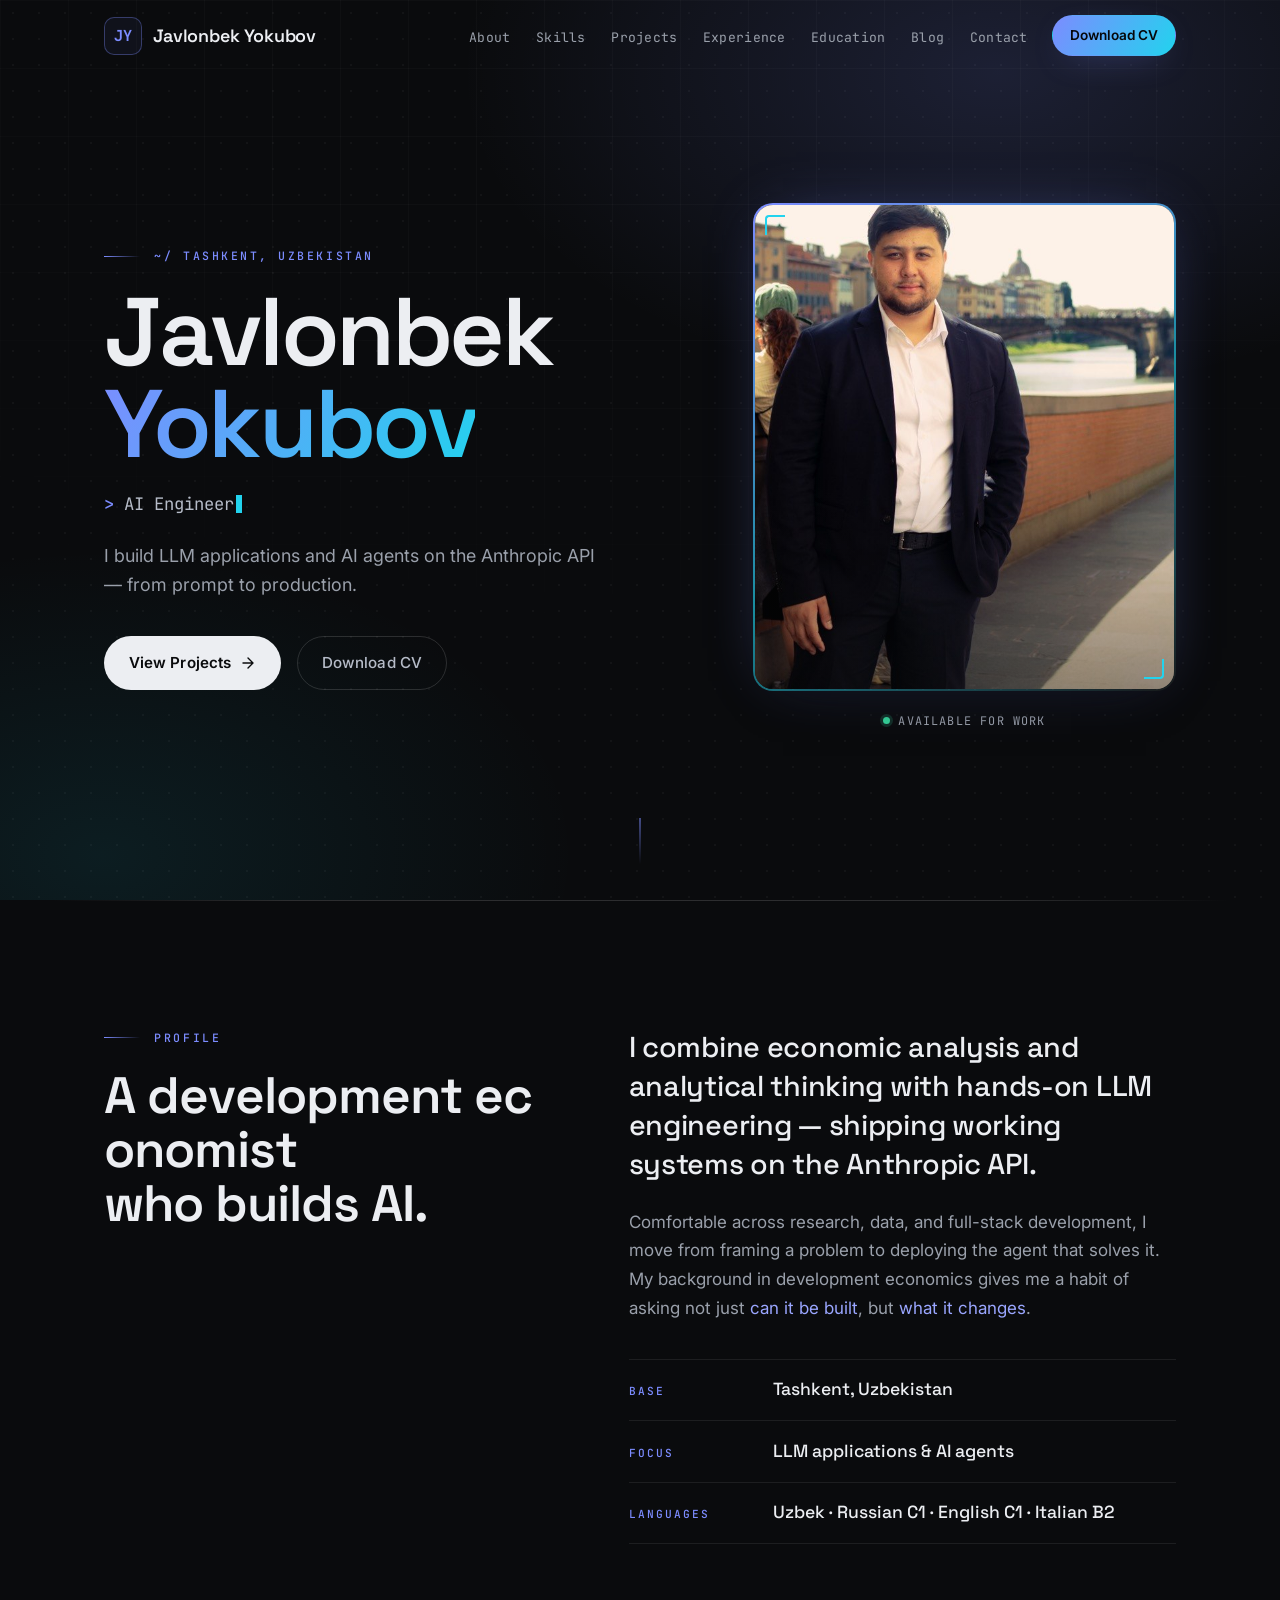
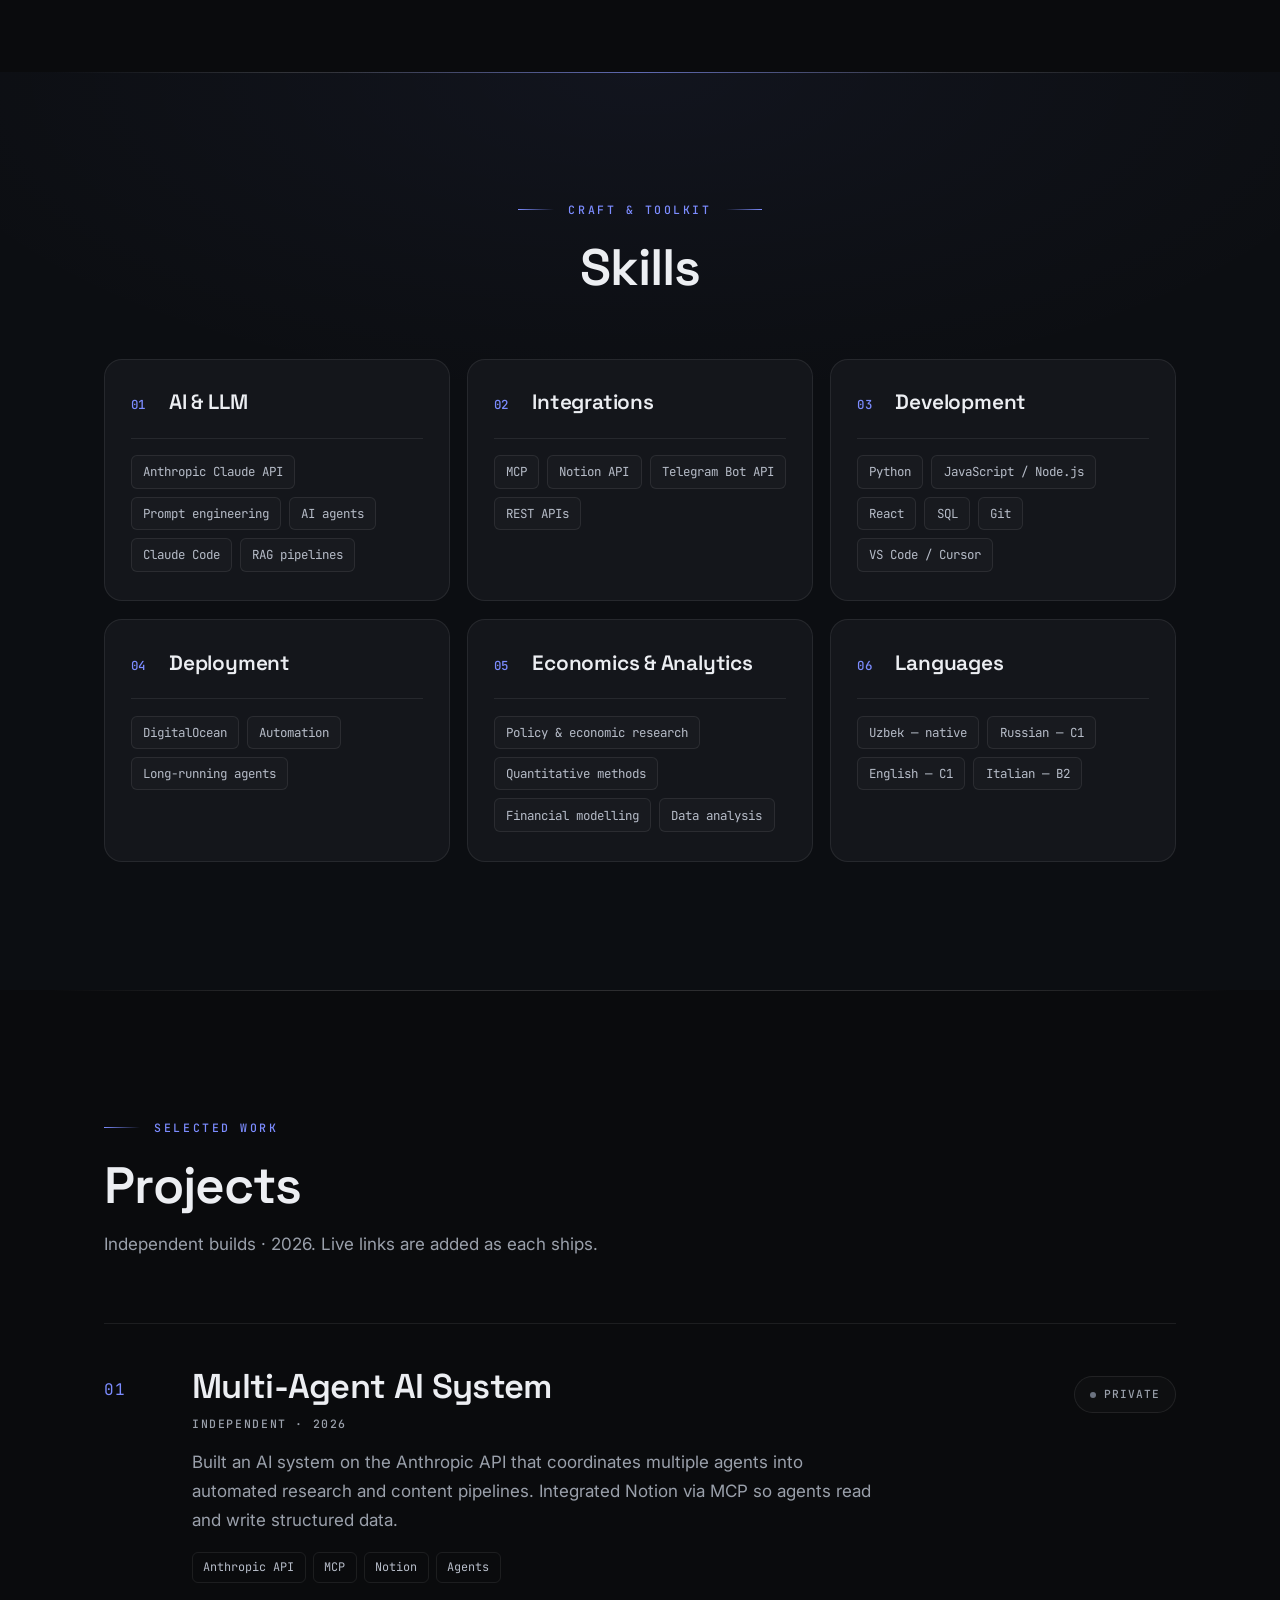
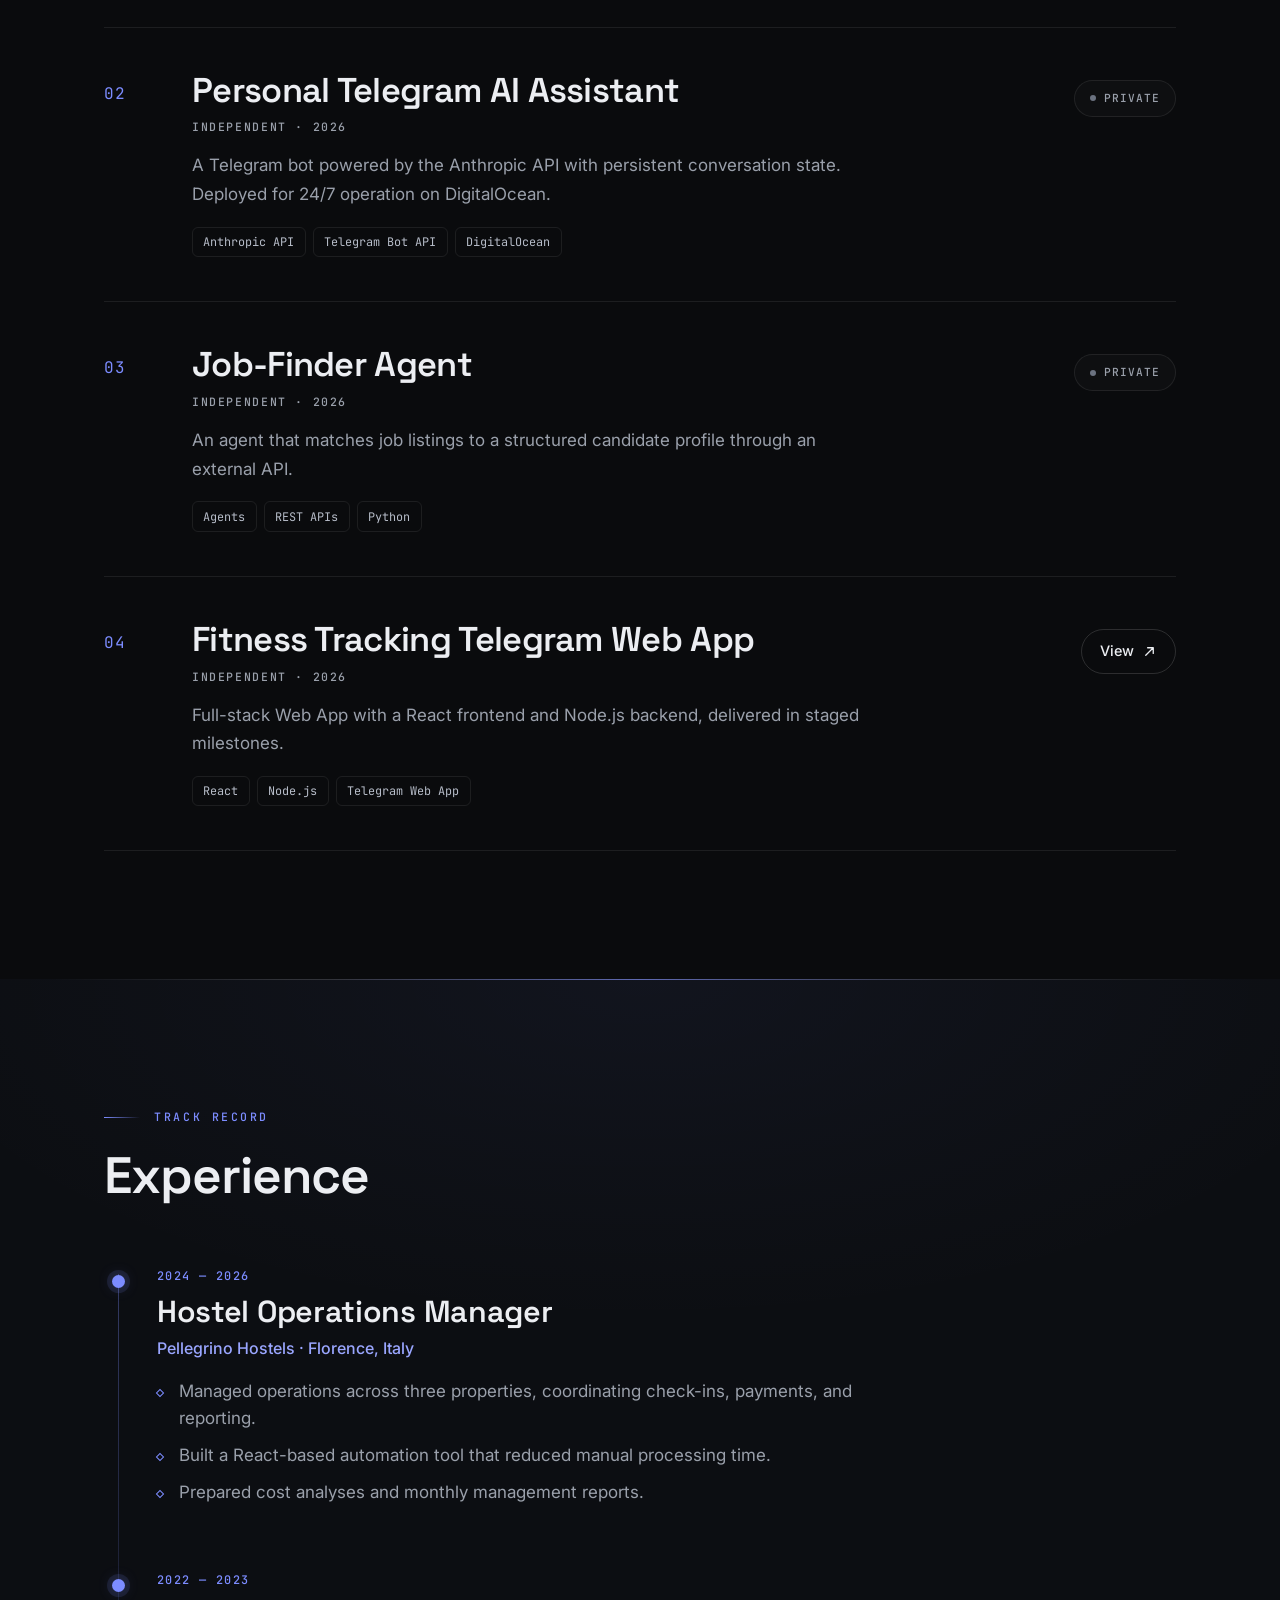
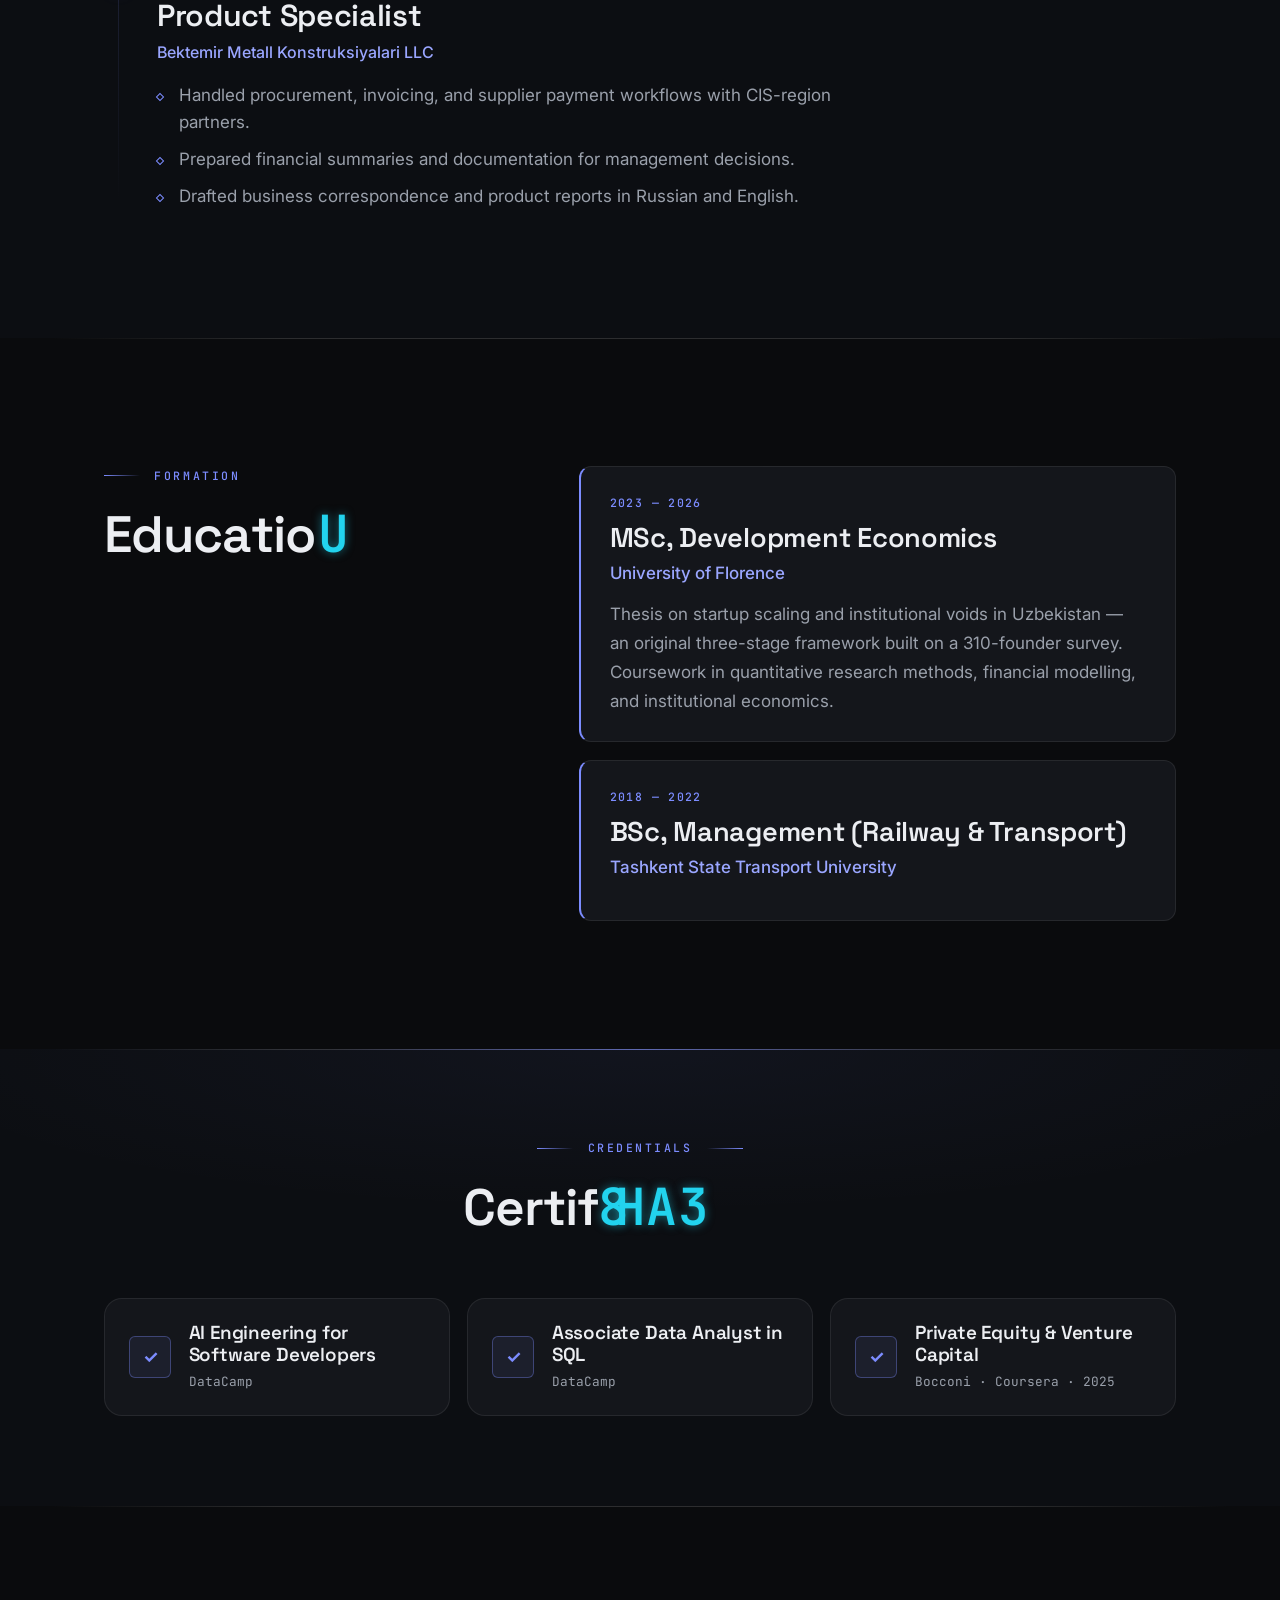
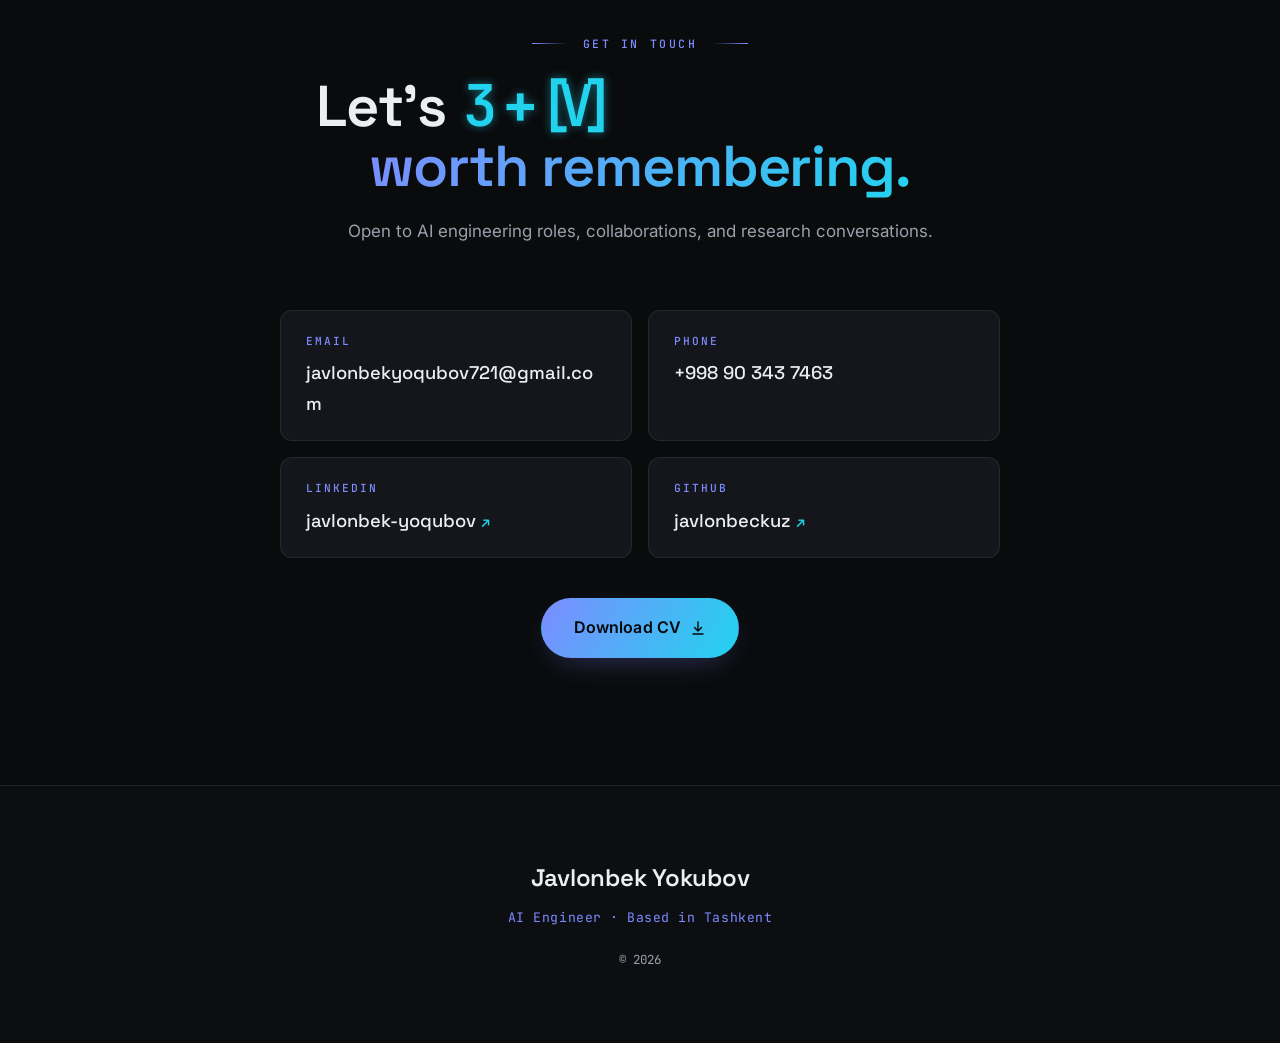
==== commit 8747393f: "Studio cover uploader + engraving cover style; drop footer build-credit - Article Studio: cover-imag" ====
--- a/index.html
+++ b/index.html
@@ -405,7 +405,7 @@
   <div class="wrap footer-inner">
     <p class="footer-name">Javlonbek Yokubov</p>
     <p class="footer-tag">AI Engineer · Based in Tashkent</p>
-    <p class="footer-legal">© <span id="year">2026</span> · Built with HTML, CSS &amp; a little JavaScript.</p>
+    <p class="footer-legal">© <span id="year">2026</span></p>
   </div>
 </footer>
 
